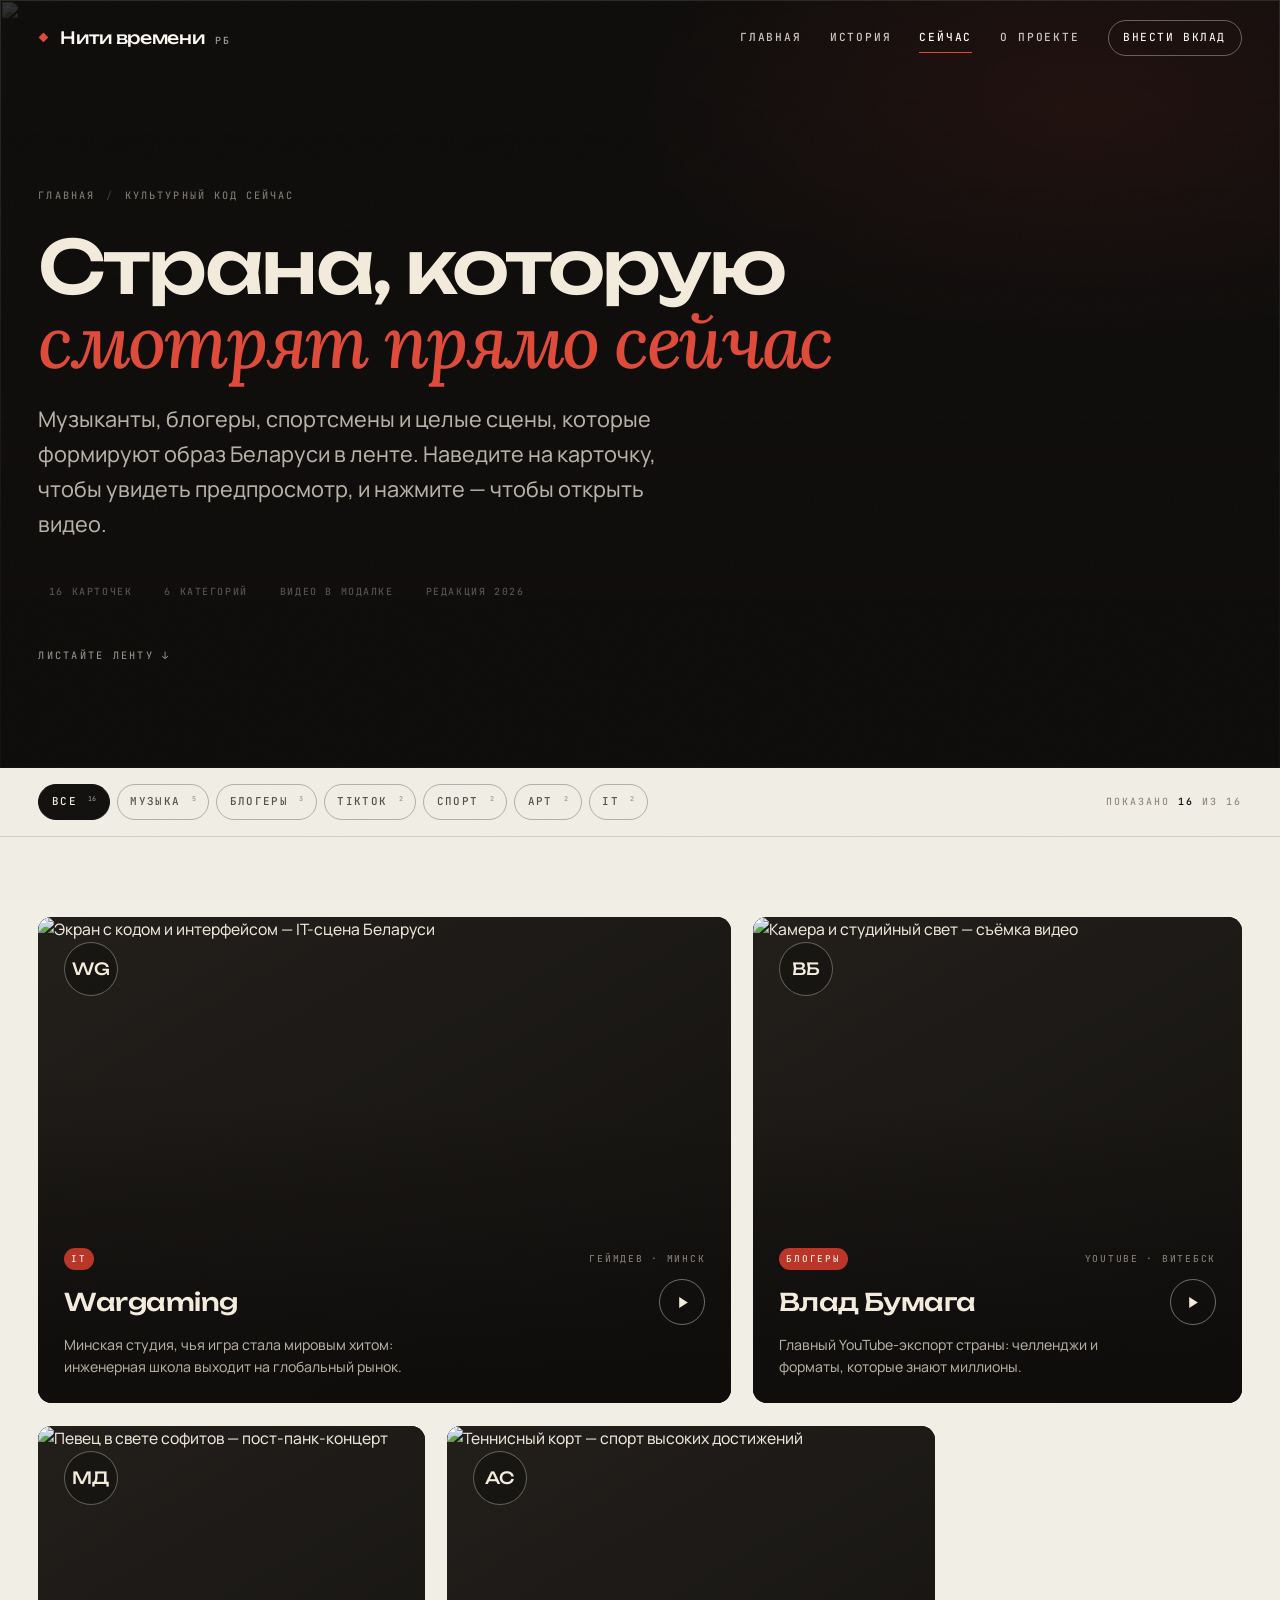
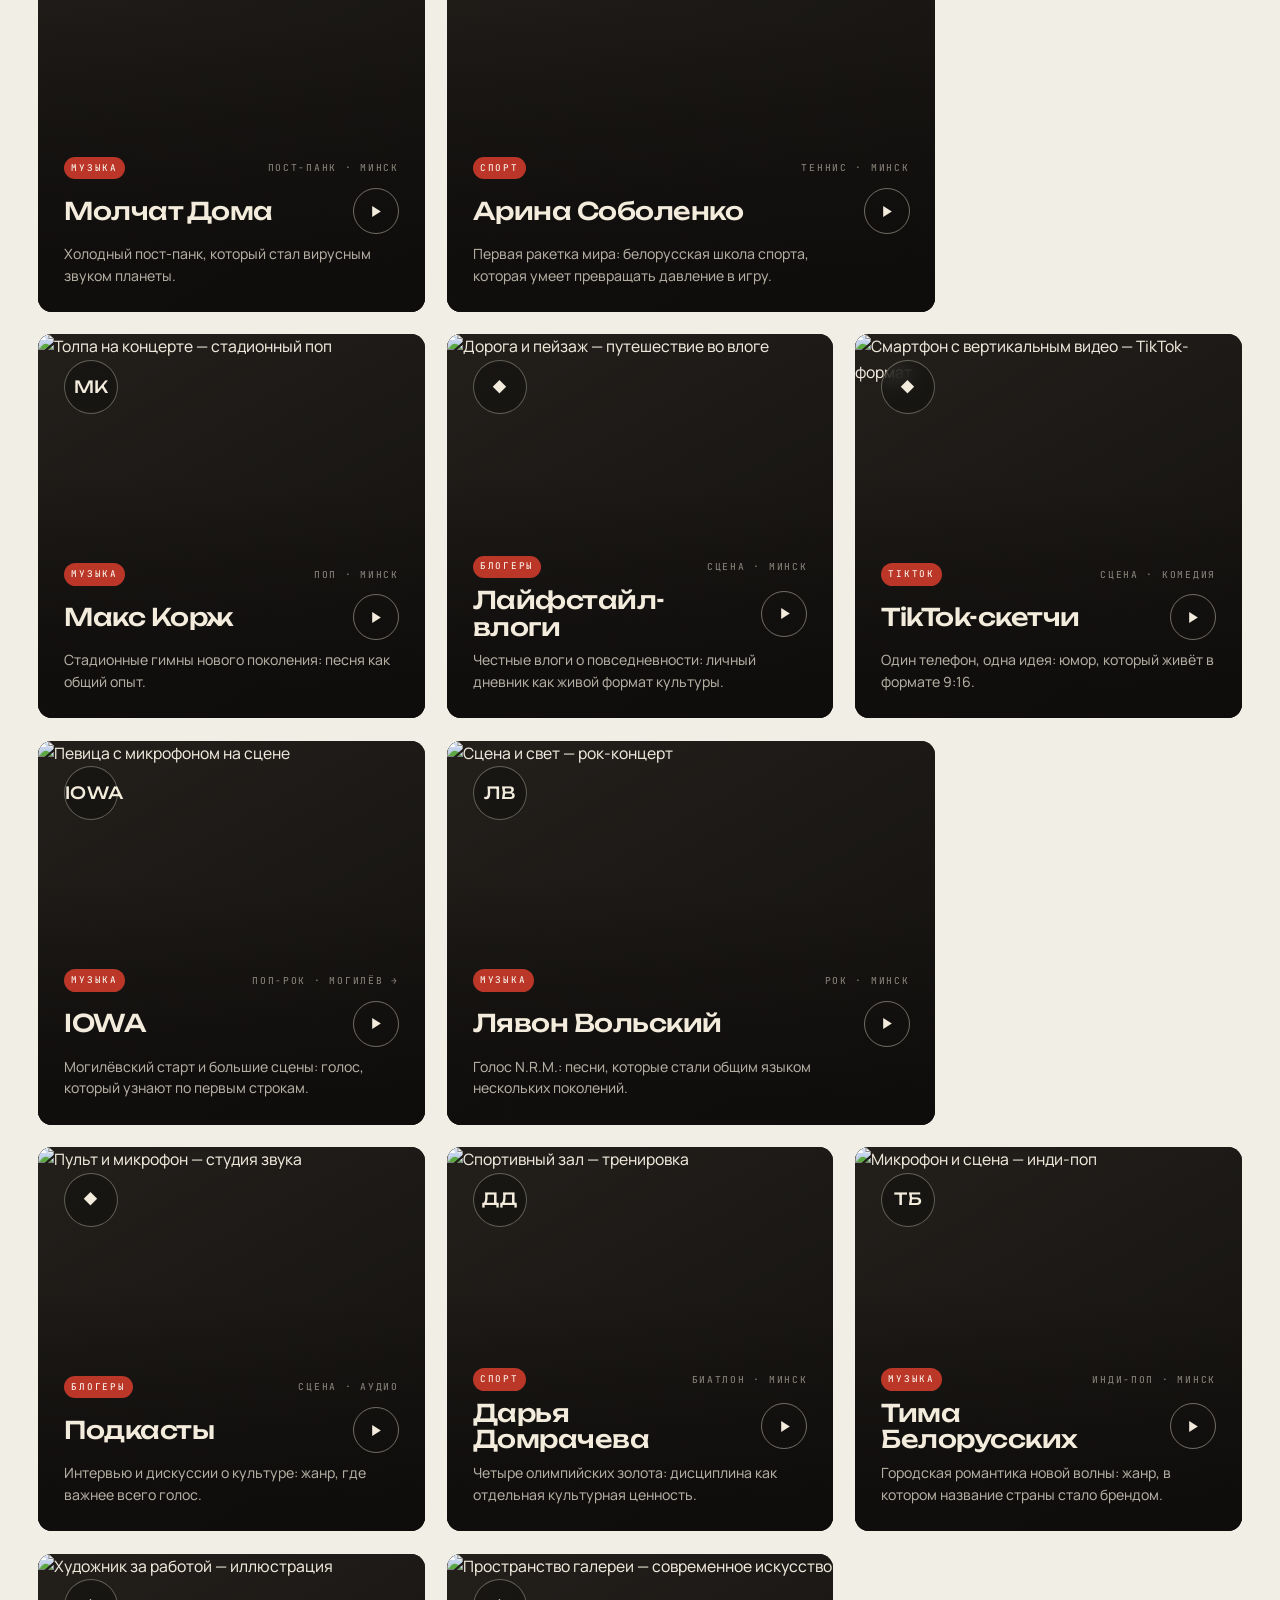
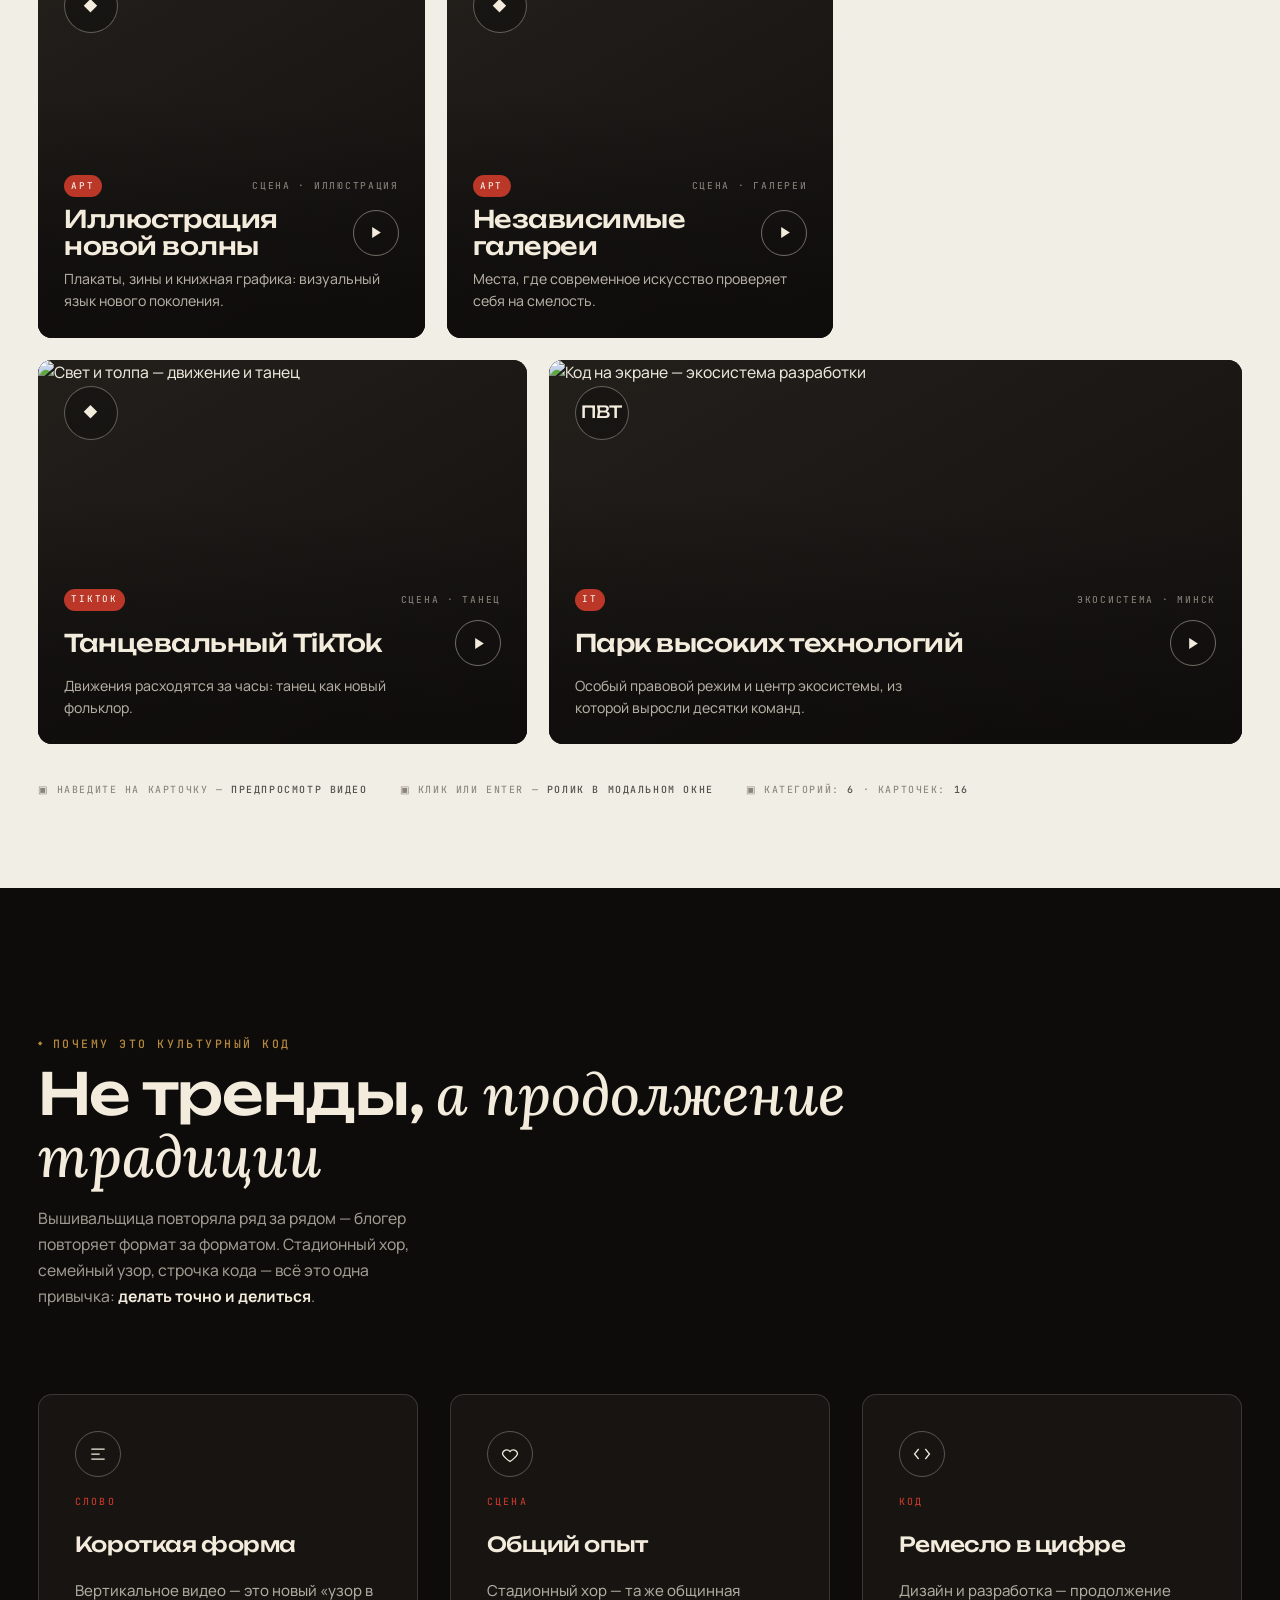
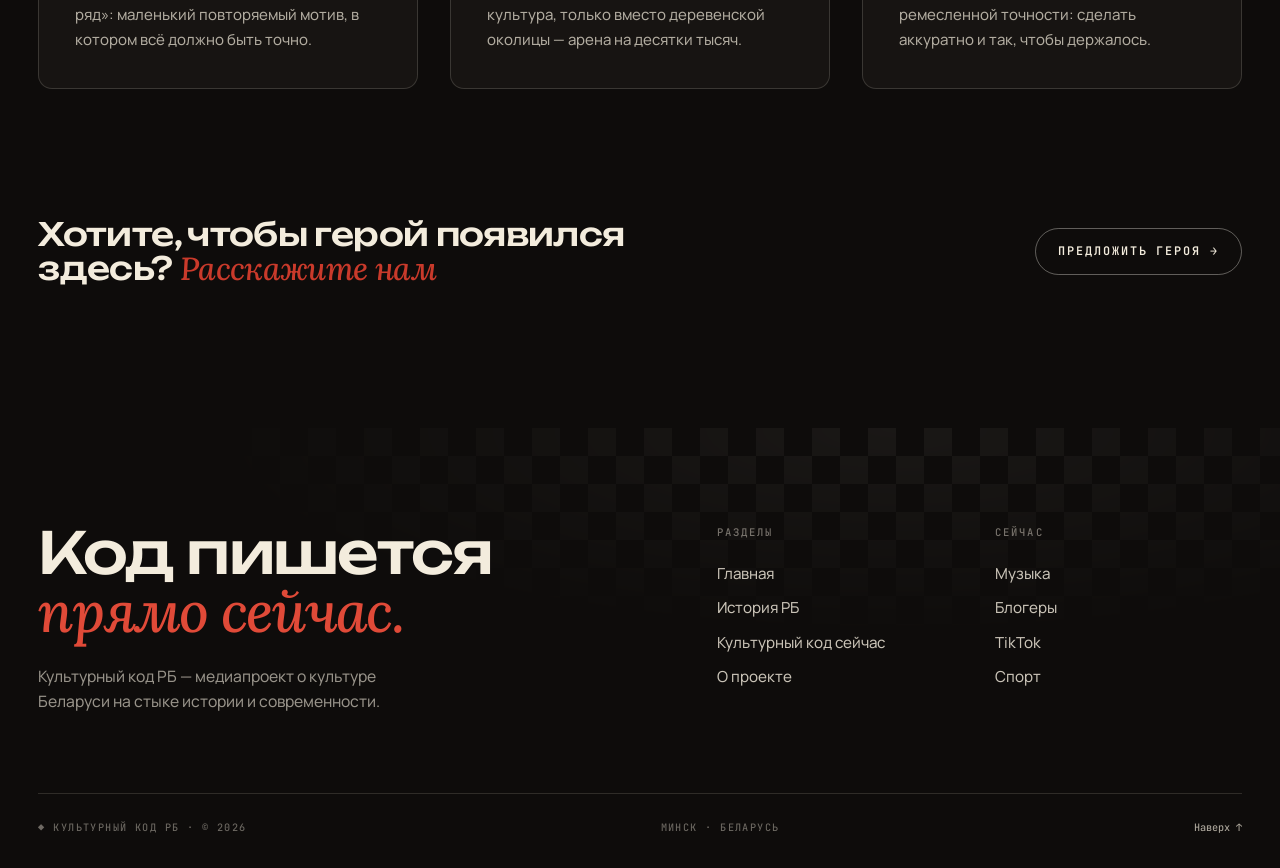
==== now.html @ aa844a61 "First Commit" ====
<!DOCTYPE html>
<html lang="ru">
<head>
  <meta charset="UTF-8">
  <meta name="viewport" content="width=device-width, initial-scale=1.0, viewport-fit=cover">
  <title>Культурный код сейчас — блогеры, музыканты, инфлюенсеры · Культурный код РБ</title>
  <meta name="description" content="Современная Беларусь: блогеры, тиктокеры, музыканты, спортсмены и арт-сцена. Bento-сетка с фильтрами по категориям, предпросмотром видео и модальным плеером.">
  <meta name="theme-color" content="#12100e">
  <link rel="icon" href="data:image/svg+xml,%3Csvg xmlns='http://www.w3.org/2000/svg' viewBox='0 0 32 32'%3E%3Crect width='32' height='32' fill='%2312100e'/%3E%3Cpath d='M16 6l10 10-10 10L6 16z' fill='%23c93a2b'/%3E%3C/svg%3E">
  <link rel="preconnect" href="https://fonts.googleapis.com">
  <link rel="preconnect" href="https://fonts.gstatic.com" crossorigin>
  <link href="https://fonts.googleapis.com/css2?family=Unbounded:wght@300;400;500;600;700&amp;family=Lora:ital,wght@0,400;0,500;0,600;1,400;1,500&amp;family=Manrope:wght@300;400;500;600;700;800&amp;family=JetBrains+Mono:wght@400;500&amp;display=swap" rel="stylesheet">
  <link rel="stylesheet" href="css/style.css">
  <noscript>
    <style>
      .preloader { display: none !important; }
      [data-reveal] { opacity: 1 !important; transform: none !important; }
      .hero__title .line > span { transform: none !important; }
    </style>
  </noscript>
</head>
<body>

  <div class="preloader" aria-hidden="true">
    <div class="preloader__inner">
      <div class="preloader__title"><i>◆</i>Культурный код сейчас</div>
      <div class="preloader__bar"><i></i></div>
    </div>
  </div>

  <div class="progress" aria-hidden="true"><i></i></div>
  <a class="skip-link" href="#main">Перейти к содержанию</a>

  <header class="header" data-style="light">
    <div class="header__inner">
      <a class="header__brand" href="index.html">
        <span class="brand-die">◆</span> Нити времени <small>РБ</small>
      </a>
      <nav class="header__nav" aria-label="Основная навигация">
        <a class="header__link" href="index.html">Главная</a>
        <a class="header__link" href="history.html">История</a>
        <a class="header__link is-active" href="now.html" aria-current="page">Сейчас</a>
        <a class="header__link" href="index.html#about">О проекте</a>
        <a class="header__cta" href="index.html#contribute">Внести вклад</a>
      </nav>
      <button class="header__burger" type="button" aria-label="Открыть меню" aria-expanded="false" aria-controls="menu">
        <span></span><span></span>
      </button>
    </div>
  </header>

  <div class="menu" id="menu" aria-hidden="true">
    <nav class="menu__nav" aria-label="Мобильная навигация">
      <a class="menu__link" href="index.html"><i>01</i>Главная</a>
      <a class="menu__link" href="history.html"><i>02</i>История</a>
      <a class="menu__link" href="now.html"><i>03</i>Сейчас</a>
      <a class="menu__link" href="index.html#about"><i>04</i>О проекте</a>
      <a class="menu__link" href="index.html#threads"><i>05</i>Семь нитей</a>
      <a class="menu__link" href="index.html#contribute"><i>06</i>Вклад</a>
    </nav>
    <div class="menu__foot">
      <span>Культурный код РБ</span>
      <span>Минск · Беларусь</span>
    </div>
  </div>

  <main id="main">

    <!-- PAGE HERO -->
    <section class="page-hero">
      <div class="page-hero__bg">
        <img src="https://images.unsplash.com/photo-1493225457124-a3eb161ffa5f?w=1600&amp;q=70&amp;fit=crop" alt="" aria-hidden="true">
      </div>
      <div class="container page-hero__inner">
        <nav class="page-hero__crumbs" aria-label="Хлебные крошки">
          <a href="index.html">Главная</a><span class="sep">/</span><span>Культурный код сейчас</span>
        </nav>
        <h1>Страна, которую <em>смотрят прямо сейчас</em></h1>
        <p class="page-hero__lead">Музыканты, блогеры, спортсмены и целые сцены, которые формируют образ Беларуси в ленте. Наведите на карточку, чтобы увидеть предпросмотр, и нажмите — чтобы открыть видео.</p>
        <div class="page-hero__meta">
          <span class="tag">16 карточек</span>
          <span class="tag">6 категорий</span>
          <span class="tag">видео в модалке</span>
          <span class="tag">редакция 2026</span>
        </div>
        <a class="page-hero__scroll" href="#now-bento">Листайте ленту <span class="bounce">↓</span></a>
      </div>
    </section>

    <!-- TOOLBAR -->
    <div class="now-toolbar" id="now-bento">
      <div class="container now-toolbar__inner">
        <div class="filters" role="group" aria-label="Фильтр по категориям">
          <button class="filter is-active" type="button" data-filter="all" aria-pressed="true">Все <sup>16</sup></button>
          <button class="filter" type="button" data-filter="music" aria-pressed="false">Музыка <sup>5</sup></button>
          <button class="filter" type="button" data-filter="bloggers" aria-pressed="false">Блогеры <sup>3</sup></button>
          <button class="filter" type="button" data-filter="tiktok" aria-pressed="false">TikTok <sup>2</sup></button>
          <button class="filter" type="button" data-filter="sport" aria-pressed="false">Спорт <sup>2</sup></button>
          <button class="filter" type="button" data-filter="art" aria-pressed="false">Арт <sup>2</sup></button>
          <button class="filter" type="button" data-filter="it" aria-pressed="false">IT <sup>2</sup></button>
        </div>
        <div class="now-counter">Показано <b class="js-visible-count">16</b> из 16</div>
      </div>
    </div>

    <!-- BENTO -->
    <section class="section section--tight" style="padding-top:clamp(1.4rem,3vw,2.2rem);" aria-label="Карточки героев и сцен">
      <div class="container">
        <div class="bento" id="bento">

          <!-- 01 · WARGAMING -->
          <article class="bento__item" role="button" tabindex="0" data-category="it" data-span="7" data-size="wide"
            data-video="https://videos.pexels.com/video-files/3163534/3163534-hd_1920_1080_30fps.mp4"
            data-preview="https://videos.pexels.com/video-files/3163534/3163534-hd_1920_1080_30fps.mp4"
            data-cat-label="IT · Геймдев"
            data-desc="Студия, основанная в Минске в 1998 году. Мировой успех World of Tanks (2010) показал: из Минска можно сделать продукт для десятков миллионов игроков — и это стало частью культурного экспорта."
            data-fact="Основана в Минске в 1998 · World of Tanks — 2010"
            aria-label="Wargaming — открыть видео">
            <span class="bento__media"><img src="https://images.unsplash.com/photo-1498050108023-c5249f4df085?w=1200&amp;q=70&amp;fit=crop" alt="Экран с кодом и интерфейсом — IT-сцена Беларуси" loading="lazy"></span>
            <span class="bento__initials" aria-hidden="true">WG</span>
            <span class="bento__content">
              <span class="bento__meta"><span class="bento__cat">IT</span><span class="bento__follow">геймдев · Минск</span></span>
              <h3>Wargaming <span class="play" aria-hidden="true"><svg viewBox="0 0 12 12" fill="currentColor"><path d="M2 1l8 5-8 5z"/></svg></span></h3>
              <p>Минская студия, чья игра стала мировым хитом: инженерная школа выходит на глобальный рынок.</p>
            </span>
          </article>

          <!-- 02 · ВЛАД БУМАГА -->
          <article class="bento__item" role="button" tabindex="0" data-category="bloggers" data-span="5" data-size="tall"
            data-video="https://videos.pexels.com/video-files/3209828/3209828-hd_1920_1080_25fps.mp4"
            data-preview="https://videos.pexels.com/video-files/3209828/3209828-hd_1920_1080_25fps.mp4"
            data-cat-label="Блогеры · YouTube"
            data-desc="Владислав Бумага, известный как Влад А4, — самый популярный белорусский видеоблогер: челленджи, эксперименты и форматы, которые собрали десятки миллионов подписчиков и сделали его одним из самых известных видеоблогеров СНГ."
            data-fact="Один из самых популярных видеоблогеров СНГ"
            aria-label="Влад Бумага — открыть видео">
            <span class="bento__media"><img src="https://images.unsplash.com/photo-1516035069371-29a1b244cc32?w=900&amp;q=70&amp;fit=crop" alt="Камера и студийный свет — съёмка видео" loading="lazy"></span>
            <span class="bento__initials" aria-hidden="true">ВБ</span>
            <span class="bento__content">
              <span class="bento__meta"><span class="bento__cat">Блогеры</span><span class="bento__follow">YouTube · Витебск</span></span>
              <h3>Влад Бумага <span class="play" aria-hidden="true"><svg viewBox="0 0 12 12" fill="currentColor"><path d="M2 1l8 5-8 5z"/></svg></span></h3>
              <p>Главный YouTube-экспорт страны: челленджи и форматы, которые знают миллионы.</p>
            </span>
          </article>

          <!-- 03 · МОЛЧАТ ДОМА -->
          <article class="bento__item" role="button" tabindex="0" data-category="music" data-span="4"
            data-video="https://videos.pexels.com/video-files/4763824/4763824-hd_1920_1080_24fps.mp4"
            data-preview="https://videos.pexels.com/video-files/4763824/4763824-hd_1920_1080_24fps.mp4"
            data-cat-label="Музыка · Пост-панк"
            data-desc="Минское трио холодного пост-панка. Песня «Судно (Борис Рижий)» стала вирусной в TikTok в 2020 году, а альбомы вышли на культовом лейбле Sacred Bones — редкий случай, когда андеграунд из Минска становится мировым трендом."
            data-fact="«Судно» — вирусный хит TikTok 2020"
            aria-label="Молчат Дома — открыть видео">
            <span class="bento__media"><img src="https://images.unsplash.com/photo-1493225457124-a3eb161ffa5f?w=900&amp;q=70&amp;fit=crop" alt="Певец в свете софитов — пост-панк-концерт" loading="lazy"></span>
            <span class="bento__initials" aria-hidden="true">МД</span>
            <span class="bento__content">
              <span class="bento__meta"><span class="bento__cat">Музыка</span><span class="bento__follow">пост-панк · Минск</span></span>
              <h3>Молчат Дома <span class="play" aria-hidden="true"><svg viewBox="0 0 12 12" fill="currentColor"><path d="M2 1l8 5-8 5z"/></svg></span></h3>
              <p>Холодный пост-панк, который стал вирусным звуком планеты.</p>
            </span>
          </article>

          <!-- 04 · АРИНА СОБОЛЕНКО -->
          <article class="bento__item" role="button" tabindex="0" data-category="sport" data-span="5" data-size="tall"
            data-video="https://videos.pexels.com/video-files/1580455/1580455-hd_1920_1080_30fps.mp4"
            data-preview="https://videos.pexels.com/video-files/1580455/1580455-hd_1920_1080_30fps.mp4"
            data-cat-label="Спорт · Теннис"
            data-desc="Арина Соболенко — первая ракетка мира и многократная победительница турниров Большого шлема. Её матчи — лучший пример того, как спорт становится частью национального культурного кода."
            data-fact="Первая ракетка мира · титулы Большого шлема"
            aria-label="Арина Соболенко — открыть видео">
            <span class="bento__media"><img src="https://images.unsplash.com/photo-1622279457486-62dcc4a431d6?w=900&amp;q=70&amp;fit=crop" alt="Теннисный корт — спорт высоких достижений" loading="lazy"></span>
            <span class="bento__initials" aria-hidden="true">АС</span>
            <span class="bento__content">
              <span class="bento__meta"><span class="bento__cat">Спорт</span><span class="bento__follow">теннис · Минск</span></span>
              <h3>Арина Соболенко <span class="play" aria-hidden="true"><svg viewBox="0 0 12 12" fill="currentColor"><path d="M2 1l8 5-8 5z"/></svg></span></h3>
              <p>Первая ракетка мира: белорусская школа спорта, которая умеет превращать давление в игру.</p>
            </span>
          </article>

          <!-- 05 · МАКС КОРЖ -->
          <article class="bento__item" role="button" tabindex="0" data-category="music" data-span="3"
            data-video="https://videos.pexels.com/video-files/2022395/2022395-hd_1920_1080_30fps.mp4"
            data-preview="https://videos.pexels.com/video-files/2022395/2022395-hd_1920_1080_30fps.mp4"
            data-cat-label="Музыка · Поп"
            data-desc="Макс Корж превратил стадионы в главные площадки страны. Его концерты — не просто шоу, а массовый опыт, где белорусская мелодика встречается с современным стадионным попом."
            data-fact="Стадионные туры и главные хиты последнего десятилетия"
            aria-label="Макс Корж — открыть видео">
            <span class="bento__media"><img src="https://images.unsplash.com/photo-1470229722913-7c0e2dbbafd3?w=800&amp;q=70&amp;fit=crop" alt="Толпа на концерте — стадионный поп" loading="lazy"></span>
            <span class="bento__initials" aria-hidden="true">МК</span>
            <span class="bento__content">
              <span class="bento__meta"><span class="bento__cat">Музыка</span><span class="bento__follow">поп · Минск</span></span>
              <h3>Макс Корж <span class="play" aria-hidden="true"><svg viewBox="0 0 12 12" fill="currentColor"><path d="M2 1l8 5-8 5z"/></svg></span></h3>
              <p>Стадионные гимны нового поколения: песня как общий опыт.</p>
            </span>
          </article>

          <!-- 06 · ЛАЙФСТАЙЛ-ВЛОГИ -->
          <article class="bento__item" role="button" tabindex="0" data-category="bloggers" data-span="4"
            data-video="https://videos.pexels.com/video-files/3205624/3205624-hd_1920_1080_25fps.mp4"
            data-preview="https://videos.pexels.com/video-files/3205624/3205624-hd_1920_1080_25fps.mp4"
            data-cat-label="Блогеры · Сцена"
            data-desc="Формат честных влогов о повседневности: учёба, работа, город, путешествия. Белорусская молодёжь снимает себя без пафоса — и это один из самых живых жанров новой культуры."
            data-fact="Жанр, а не имя: сцена важнее списка"
            aria-label="Лайфстайл-влоги — открыть видео">
            <span class="bento__media"><img src="https://images.unsplash.com/photo-1500530855697-b586d89ba3ee?w=800&amp;q=70&amp;fit=crop" alt="Дорога и пейзаж — путешествие во влоге" loading="lazy"></span>
            <span class="bento__initials" aria-hidden="true">◆</span>
            <span class="bento__content">
              <span class="bento__meta"><span class="bento__cat">Блогеры</span><span class="bento__follow">сцена · Минск</span></span>
              <h3>Лайфстайл-влоги <span class="play" aria-hidden="true"><svg viewBox="0 0 12 12" fill="currentColor"><path d="M2 1l8 5-8 5z"/></svg></span></h3>
              <p>Честные влоги о повседневности: личный дневник как живой формат культуры.</p>
            </span>
          </article>

          <!-- 07 · TIKTOK-СКЕТЧИ -->
          <article class="bento__item" role="button" tabindex="0" data-category="tiktok" data-span="4"
            data-video="https://videos.pexels.com/video-files/3209828/3209828-hd_1920_1080_25fps.mp4"
            data-preview="https://videos.pexels.com/video-files/3209828/3209828-hd_1920_1080_25fps.mp4"
            data-cat-label="TikTok · Комедия"
            data-desc="Короткие скетчи, которые рождаются в вертикальном формате: один телефон, одна идея и монтаж на ходу. Белорусский юмор всё чаще живёт именно здесь — и расходится по стране за часы."
            data-fact="Вертикальный формат 9:16"
            aria-label="TikTok-скетчи — открыть видео">
            <span class="bento__media"><img src="https://images.unsplash.com/photo-1611162617474-5b21e879e113?w=800&amp;q=70&amp;fit=crop" alt="Смартфон с вертикальным видео — TikTok-формат" loading="lazy"></span>
            <span class="bento__initials" aria-hidden="true">◆</span>
            <span class="bento__content">
              <span class="bento__meta"><span class="bento__cat">TikTok</span><span class="bento__follow">сцена · комедия</span></span>
              <h3>TikTok-скетчи <span class="play" aria-hidden="true"><svg viewBox="0 0 12 12" fill="currentColor"><path d="M2 1l8 5-8 5z"/></svg></span></h3>
              <p>Один телефон, одна идея: юмор, который живёт в формате 9:16.</p>
            </span>
          </article>

          <!-- 08 · IOWA -->
          <article class="bento__item" role="button" tabindex="0" data-category="music" data-span="4"
            data-video="https://videos.pexels.com/video-files/1721294/1721294-hd_1920_1080_25fps.mp4"
            data-preview="https://videos.pexels.com/video-files/1721294/1721294-hd_1920_1080_25fps.mp4"
            data-cat-label="Музыка · Поп-рок"
            data-desc="IOWA — проект Екатерины Иванчиковой, которая родом из Могилёва. От локальных клубов до больших фестивалей: один из самых узнаваемых голосов белорусской сцены последних пятнадцати лет."
            data-fact="Могилёв → большие фестивальные сцены"
            aria-label="IOWA — открыть видео">
            <span class="bento__media"><img src="https://images.unsplash.com/photo-1499364615650-ec38552f4f34?w=900&amp;q=70&amp;fit=crop" alt="Певица с микрофоном на сцене" loading="lazy"></span>
            <span class="bento__initials" aria-hidden="true">IOWA</span>
            <span class="bento__content">
              <span class="bento__meta"><span class="bento__cat">Музыка</span><span class="bento__follow">поп-рок · Могилёв →</span></span>
              <h3>IOWA <span class="play" aria-hidden="true"><svg viewBox="0 0 12 12" fill="currentColor"><path d="M2 1l8 5-8 5z"/></svg></span></h3>
              <p>Могилёвский старт и большие сцены: голос, который узнают по первым строкам.</p>
            </span>
          </article>

          <!-- 09 · ЛЯВОН ВОЛЬСКИЙ -->
          <article class="bento__item" role="button" tabindex="0" data-category="music" data-span="5"
            data-video="https://videos.pexels.com/video-files/853889/853889-hd_1920_1080_25fps.mp4"
            data-preview="https://videos.pexels.com/video-files/853889/853889-hd_1920_1080_25fps.mp4"
            data-cat-label="Музыка · Рок"
            data-desc="Лявон Вольский — фронтмен N.R.M. и одна из главных фигур белорусского рока. «Тры чарапахі» и «Маё пакаленьне» знают наизусть несколько поколений — редкий случай песни, ставшей общим языком."
            data-fact="Фронтмен N.R.M."
            aria-label="Лявон Вольский — открыть видео">
            <span class="bento__media"><img src="https://images.unsplash.com/photo-1459749411175-04bf5292ceea?w=900&amp;q=70&amp;fit=crop" alt="Сцена и свет — рок-концерт" loading="lazy"></span>
            <span class="bento__initials" aria-hidden="true">ЛВ</span>
            <span class="bento__content">
              <span class="bento__meta"><span class="bento__cat">Музыка</span><span class="bento__follow">рок · Минск</span></span>
              <h3>Лявон Вольский <span class="play" aria-hidden="true"><svg viewBox="0 0 12 12" fill="currentColor"><path d="M2 1l8 5-8 5z"/></svg></span></h3>
              <p>Голос N.R.M.: песни, которые стали общим языком нескольких поколений.</p>
            </span>
          </article>

          <!-- 10 · ПОДКАСТЫ -->
          <article class="bento__item" role="button" tabindex="0" data-category="bloggers" data-span="3"
            data-video="https://videos.pexels.com/video-files/2887463/2887463-hd_1920_1080_25fps.mp4"
            data-preview="https://videos.pexels.com/video-files/2887463/2887463-hd_1920_1080_25fps.mp4"
            data-cat-label="Блогеры · Сцена"
            data-desc="Разговорный жанр, который возвращает голосу доверие: интервью, истории и дискуссии о культуре. Подкасты — тихая, но важная часть современной белорусской медиасцены."
            data-fact="Голос, тишина, разговор"
            aria-label="Подкасты — открыть видео">
            <span class="bento__media"><img src="https://images.unsplash.com/photo-1508700115892-45ecd05ae2ad?w=800&amp;q=70&amp;fit=crop" alt="Пульт и микрофон — студия звука" loading="lazy"></span>
            <span class="bento__initials" aria-hidden="true">◆</span>
            <span class="bento__content">
              <span class="bento__meta"><span class="bento__cat">Блогеры</span><span class="bento__follow">сцена · аудио</span></span>
              <h3>Подкасты <span class="play" aria-hidden="true"><svg viewBox="0 0 12 12" fill="currentColor"><path d="M2 1l8 5-8 5z"/></svg></span></h3>
              <p>Интервью и дискуссии о культуре: жанр, где важнее всего голос.</p>
            </span>
          </article>

          <!-- 11 · ДАРЬЯ ДОМРАЧЕВА -->
          <article class="bento__item" role="button" tabindex="0" data-category="sport" data-span="4"
            data-video="https://videos.pexels.com/video-files/1721294/1721294-hd_1920_1080_25fps.mp4"
            data-preview="https://videos.pexels.com/video-files/1721294/1721294-hd_1920_1080_25fps.mp4"
            data-cat-label="Спорт · Биатлон"
            data-desc="Дарья Домрачева — четырёхкратная олимпийская чемпионка по биатлону. Один из самых сильных спортивных брендов Беларуси и пример дисциплины как культурной черты."
            data-fact="4 олимпийских золота"
            aria-label="Дарья Домрачева — открыть видео">
            <span class="bento__media"><img src="https://images.unsplash.com/photo-1517649763962-0c623066013b?w=900&amp;q=70&amp;fit=crop" alt="Спортивный зал — тренировка" loading="lazy"></span>
            <span class="bento__initials" aria-hidden="true">ДД</span>
            <span class="bento__content">
              <span class="bento__meta"><span class="bento__cat">Спорт</span><span class="bento__follow">биатлон · Минск</span></span>
              <h3>Дарья Домрачева <span class="play" aria-hidden="true"><svg viewBox="0 0 12 12" fill="currentColor"><path d="M2 1l8 5-8 5z"/></svg></span></h3>
              <p>Четыре олимпийских золота: дисциплина как отдельная культурная ценность.</p>
            </span>
          </article>

          <!-- 12 · ТИМА БЕЛОРУССКИХ -->
          <article class="bento__item" role="button" tabindex="0" data-category="music" data-span="4"
            data-video="https://videos.pexels.com/video-files/1580455/1580455-hd_1920_1080_30fps.mp4"
            data-preview="https://videos.pexels.com/video-files/1580455/1580455-hd_1920_1080_30fps.mp4"
            data-cat-label="Музыка · Инди-поп"
            data-desc="Тима Белорусских — герой новой волны белорусского инди-попа: «Мокрый асфальт» и «Незабудка» сделали городскую романтику главным жанром молодёжи — а имя стало частью самого понятия «белорусское»."
            data-fact="Новая волна белорусского инди-попа"
            aria-label="Тима Белорусских — открыть видео">
            <span class="bento__media"><img src="https://images.unsplash.com/photo-1511671782779-c97d3d27a1d4?w=900&amp;q=70&amp;fit=crop" alt="Микрофон и сцена — инди-поп" loading="lazy"></span>
            <span class="bento__initials" aria-hidden="true">ТБ</span>
            <span class="bento__content">
              <span class="bento__meta"><span class="bento__cat">Музыка</span><span class="bento__follow">инди-поп · Минск</span></span>
              <h3>Тима Белорусских <span class="play" aria-hidden="true"><svg viewBox="0 0 12 12" fill="currentColor"><path d="M2 1l8 5-8 5z"/></svg></span></h3>
              <p>Городская романтика новой волны: жанр, в котором название страны стало брендом.</p>
            </span>
          </article>

          <!-- 13 · ИЛЛЮСТРАЦИЯ -->
          <article class="bento__item" role="button" tabindex="0" data-category="art" data-span="4"
            data-video="https://videos.pexels.com/video-files/2887463/2887463-hd_1920_1080_25fps.mp4"
            data-preview="https://videos.pexels.com/video-files/2887463/2887463-hd_1920_1080_25fps.mp4"
            data-cat-label="Арт · Сцена"
            data-desc="Белорусская иллюстрация переживает подъём: цифровой арт, плакаты, зины и книжная графика. Новое поколение художников говорит о городе и памяти современным визуальным языком."
            data-fact="Цифровой арт · плакат · зины"
            aria-label="Иллюстрация новой волны — открыть видео">
            <span class="bento__media"><img src="https://images.unsplash.com/photo-1513364776144-60967b0f800f?w=900&amp;q=70&amp;fit=crop" alt="Художник за работой — иллюстрация" loading="lazy"></span>
            <span class="bento__initials" aria-hidden="true">◆</span>
            <span class="bento__content">
              <span class="bento__meta"><span class="bento__cat">Арт</span><span class="bento__follow">сцена · иллюстрация</span></span>
              <h3>Иллюстрация новой волны <span class="play" aria-hidden="true"><svg viewBox="0 0 12 12" fill="currentColor"><path d="M2 1l8 5-8 5z"/></svg></span></h3>
              <p>Плакаты, зины и книжная графика: визуальный язык нового поколения.</p>
            </span>
          </article>

          <!-- 14 · ГАЛЕРЕИ -->
          <article class="bento__item" role="button" tabindex="0" data-category="art" data-span="4"
            data-video="https://videos.pexels.com/video-files/4763824/4763824-hd_1920_1080_24fps.mp4"
            data-preview="https://videos.pexels.com/video-files/4763824/4763824-hd_1920_1080_24fps.mp4"
            data-cat-label="Арт · Сцена"
            data-desc="Небольшие пространства и инициативы, где показывают современное искусство: перформанс, инсталляция, фотография. Именно здесь культура проверяет себя на смелость."
            data-fact="Перформанс · инсталляция · фотография"
            aria-label="Независимые галереи — открыть видео">
            <span class="bento__media"><img src="https://images.unsplash.com/photo-1561214115-f2f134cc4912?w=900&amp;q=70&amp;fit=crop" alt="Пространство галереи — современное искусство" loading="lazy"></span>
            <span class="bento__initials" aria-hidden="true">◆</span>
            <span class="bento__content">
              <span class="bento__meta"><span class="bento__cat">Арт</span><span class="bento__follow">сцена · галереи</span></span>
              <h3>Независимые галереи <span class="play" aria-hidden="true"><svg viewBox="0 0 12 12" fill="currentColor"><path d="M2 1l8 5-8 5z"/></svg></span></h3>
              <p>Места, где современное искусство проверяет себя на смелость.</p>
            </span>
          </article>

          <!-- 15 · ТАНЦЕВАЛЬНЫЙ TIKTOK -->
          <article class="bento__item" role="button" tabindex="0" data-category="tiktok" data-span="5"
            data-video="https://videos.pexels.com/video-files/2022395/2022395-hd_1920_1080_30fps.mp4"
            data-preview="https://videos.pexels.com/video-files/2022395/2022395-hd_1920_1080_30fps.mp4"
            data-cat-label="TikTok · Танец"
            data-desc="Танцевальные челленджи — новый фольклор: движения расходятся по стране за часы, а городские площадки и квартиры становятся сценой. Формат, в котором культура снова становится коллективной."
            data-fact="Хореография как общий язык"
            aria-label="Танцевальный TikTok — открыть видео">
            <span class="bento__media"><img src="https://images.unsplash.com/photo-1514525253161-7a46d19cd819?w=900&amp;q=70&amp;fit=crop" alt="Свет и толпа — движение и танец" loading="lazy"></span>
            <span class="bento__initials" aria-hidden="true">◆</span>
            <span class="bento__content">
              <span class="bento__meta"><span class="bento__cat">TikTok</span><span class="bento__follow">сцена · танец</span></span>
              <h3>Танцевальный TikTok <span class="play" aria-hidden="true"><svg viewBox="0 0 12 12" fill="currentColor"><path d="M2 1l8 5-8 5z"/></svg></span></h3>
              <p>Движения расходятся за часы: танец как новый фольклор.</p>
            </span>
          </article>

          <!-- 16 · ПВТ -->
          <article class="bento__item" role="button" tabindex="0" data-category="it" data-span="7" data-size="wide"
            data-video="https://videos.pexels.com/video-files/3163534/3163534-hd_1920_1080_30fps.mp4"
            data-preview="https://videos.pexels.com/video-files/3163534/3163534-hd_1920_1080_30fps.mp4"
            data-cat-label="IT · Экосистема"
            data-desc="Парк высоких технологий, основанный в 2005 году: особый правовой режим и центр IT-экосистемы, из которой вышли десятки продуктовых команд и студий."
            data-fact="Основан в 2005 году"
            aria-label="Парк высоких технологий — открыть видео">
            <span class="bento__media"><img src="https://images.unsplash.com/photo-1555066931-4365d14bab8c?w=1200&amp;q=70&amp;fit=crop" alt="Код на экране — экосистема разработки" loading="lazy"></span>
            <span class="bento__initials" aria-hidden="true">ПВТ</span>
            <span class="bento__content">
              <span class="bento__meta"><span class="bento__cat">IT</span><span class="bento__follow">экосистема · Минск</span></span>
              <h3>Парк высоких технологий <span class="play" aria-hidden="true"><svg viewBox="0 0 12 12" fill="currentColor"><path d="M2 1l8 5-8 5z"/></svg></span></h3>
              <p>Особый правовой режим и центр экосистемы, из которой выросли десятки команд.</p>
            </span>
          </article>
        </div>

        <div class="bento-empty">В этой категории пока никого нет — но нить только пишется. Загляните позже или предложите героя сами.</div>

        <div class="now-note">
          <span>▣ Наведите на карточку — <b>предпросмотр видео</b></span>
          <span>▣ Клик или Enter — <b>ролик в модальном окне</b></span>
          <span>▣ Категорий: <b>6</b> · карточек: <b>16</b></span>
        </div>
      </div>
    </section>

    <!-- WHY -->
    <section class="section section--dark">
      <div class="container">
        <div class="section-head">
          <div>
            <span class="eyebrow" data-reveal>Почему это культурный код</span>
            <h2 data-reveal>Не тренды, <span class="serif-em">а продолжение традиции</span></h2>
          </div>
          <p class="section-head__aside" data-reveal>Вышивальщица повторяла ряд за рядом — блогер повторяет формат за форматом. Стадионный хор, семейный узор, строчка кода — всё это одна привычка: <strong>делать точно и делиться</strong>.</p>
        </div>
        <div class="future-grid stagger">
          <article class="future-card" style="background:var(--night-2);border-color:rgba(243,236,221,.16);color:var(--cream);">
            <div class="future-card__icon" style="border-color:rgba(243,236,221,.3);">
              <svg width="20" height="20" viewBox="0 0 24 24" fill="none" stroke="currentColor" stroke-width="1.5"><path d="M4 6h16M4 12h10M4 18h16"/></svg>
            </div>
            <span class="future-card__kicker">Слово</span>
            <h4>Короткая форма</h4>
            <p style="color:rgba(243,236,221,.7);">Вертикальное видео — это новый «узор в ряд»: маленький повторяемый мотив, в котором всё должно быть точно.</p>
          </article>
          <article class="future-card" style="background:var(--night-2);border-color:rgba(243,236,221,.16);color:var(--cream);">
            <div class="future-card__icon" style="border-color:rgba(243,236,221,.3);">
              <svg width="20" height="20" viewBox="0 0 24 24" fill="none" stroke="currentColor" stroke-width="1.5"><path d="M12 21s-7-4.6-9-9a5 5 0 019-3 5 5 0 019 3c-2 4.4-9 9-9 9z"/></svg>
            </div>
            <span class="future-card__kicker">Сцена</span>
            <h4>Общий опыт</h4>
            <p style="color:rgba(243,236,221,.7);">Стадионный хор — та же общинная культура, только вместо деревенской околицы — арена на десятки тысяч.</p>
          </article>
          <article class="future-card" style="background:var(--night-2);border-color:rgba(243,236,221,.16);color:var(--cream);">
            <div class="future-card__icon" style="border-color:rgba(243,236,221,.3);">
              <svg width="20" height="20" viewBox="0 0 24 24" fill="none" stroke="currentColor" stroke-width="1.5"><path d="M8 6l-5 6 5 6M16 6l5 6-5 6"/></svg>
            </div>
            <span class="future-card__kicker">Код</span>
            <h4>Ремесло в цифре</h4>
            <p style="color:rgba(243,236,221,.7);">Дизайн и разработка — продолжение ремесленной точности: сделать аккуратно и так, чтобы держалось.</p>
          </article>
        </div>

        <div class="next-cta" style="border-top-color:rgba(243,236,221,.14);margin-top:clamp(2.4rem,5vw,4rem);">
          <h3 style="color:var(--cream);">Хотите, чтобы герой появился здесь? <em>Расскажите нам</em></h3>
          <a class="btn btn--ghost" href="mailto:hello@culture-code.by">Предложить героя <span class="btn__arrow">→</span></a>
        </div>
      </div>
    </section>
  </main>

  <!-- MODAL -->
  <div class="modal" id="videoModal" role="dialog" aria-modal="true" aria-labelledby="modalTitle" aria-hidden="true">
    <div class="modal__scrim" data-close></div>
    <div class="modal__dialog">
      <div class="modal__video">
        <video controls playsinline preload="none" aria-label="Видео героя"></video>
        <div class="video-fallback">Видеофрагмент скоро появится</div>
        <div class="modal__nav">
          <button class="modal__arrow" type="button" data-prev aria-label="Предыдущая карточка">
            <svg width="16" height="16" viewBox="0 0 24 24" fill="none" stroke="currentColor" stroke-width="1.8"><path d="M15 5l-7 7 7 7"/></svg>
          </button>
          <button class="modal__arrow" type="button" data-next aria-label="Следующая карточка">
            <svg width="16" height="16" viewBox="0 0 24 24" fill="none" stroke="currentColor" stroke-width="1.8"><path d="M9 5l7 7-7 7"/></svg>
          </button>
        </div>
      </div>
      <div class="modal__info">
        <span class="modal__cat js-modal-cat"></span>
        <h3 class="modal__title" id="modalTitle"><span class="js-modal-title"></span></h3>
        <p class="modal__desc js-modal-desc"></p>
        <div class="modal__fact">
          <span>Коротко о главном</span>
          <b class="js-modal-fact"></b>
        </div>
      </div>
      <button class="modal__close" type="button" data-close aria-label="Закрыть модальное окно">
        <svg width="16" height="16" viewBox="0 0 24 24" fill="none" stroke="currentColor" stroke-width="1.8"><path d="M18 6L6 18M6 6l12 12"/></svg>
      </button>
    </div>
  </div>

  <footer class="footer">
    <div class="footer__ornament" aria-hidden="true"></div>
    <div class="container footer__inner">
      <div class="footer__top">
        <div>
          <h2 class="footer__title">Код пишется <em>прямо сейчас.</em></h2>
          <p style="color:rgba(243,236,221,.6);max-width:40ch;">Культурный код РБ — медиапроект о культуре Беларуси на стыке истории и современности.</p>
        </div>
        <div class="footer__cols">
          <div class="footer__col">
            <h4>Разделы</h4>
            <a href="index.html">Главная</a>
            <a href="history.html">История РБ</a>
            <a href="now.html">Культурный код сейчас</a>
            <a href="index.html#about">О проекте</a>
          </div>
          <div class="footer__col">
            <h4>Сейчас</h4>
            <a href="now.html?cat=music">Музыка</a>
            <a href="now.html?cat=bloggers">Блогеры</a>
            <a href="now.html?cat=tiktok">TikTok</a>
            <a href="now.html?cat=sport">Спорт</a>
          </div>
        </div>
      </div>
      <div class="footer__meta">
        <span>◆ Культурный код РБ · © <span class="js-year">2026</span></span>
        <span>Минск · Беларусь</span>
        <button type="button" class="footer__to-top js-to-top">Наверх ↑</button>
      </div>
    </div>
  </footer>

  <button type="button" class="to-top" aria-label="Наверх">
    <svg width="16" height="16" viewBox="0 0 24 24" fill="none" stroke="currentColor" stroke-width="1.6" aria-hidden="true"><path d="M12 19V5M6 11l6-6 6 6"/></svg>
  </button>

  <script src="js/main.js" defer></script>
</body>
</html>
---- css/style.css ----
/* =============================================================
   КУЛЬТУРНЫЙ КОД РБ — общая дизайн-система
   Editorial / Awwwards-стиль: бумага, чернила, красный акцент
   -------------------------------------------------------------
   1. Tokens          5. Header / nav
   2. Reset / base    6. Buttons / tags / misc
   3. Typography      7. Reveal-анимации
   4. Layout helpers  8. Footer
   ============================================================= */

/* ---------- 1. TOKENS ---------- */
:root {
  /* Цвета */
  --paper: #f1eee6;
  --paper-2: #e9e5da;
  --paper-3: #e2ddd0;
  --ink: #12100e;
  --ink-2: #1d1a16;
  --ink-soft: #55504a;
  --ink-faint: #8a847b;
  --line: rgba(18, 16, 14, 0.14);
  --line-strong: rgba(18, 16, 14, 0.28);
  --red: #c93a2b;
  --red-deep: #a32c20;
  --red-bright: #e04a38;
  --gold: #b68a3e;
  --moss: #5c6b52;
  --mist: #a9c0c4;
  --night: #0e0c0b;
  --night-2: #171412;
  --white: #fbf8f1;
  --cream: #f3ecdd;

  /* Шрифты */
  --font-display: "Unbounded", "Arial Black", system-ui, sans-serif;
  --font-serif: "Lora", Georgia, "Times New Roman", serif;
  --font-body: "Manrope", "Helvetica Neue", Arial, sans-serif;
  --font-mono: "JetBrains Mono", "SF Mono", ui-monospace, monospace;

  /* Типографическая шкала (fluid) */
  --fs-hero: clamp(3.2rem, 11.5vw, 10.5rem);
  --fs-h1: clamp(2.4rem, 6vw, 4.6rem);
  --fs-h2: clamp(2rem, 4.6vw, 3.6rem);
  --fs-h3: clamp(1.3rem, 2.2vw, 1.8rem);
  --fs-lead: clamp(1.05rem, 1.7vw, 1.35rem);
  --fs-body: clamp(0.98rem, 1.15vw, 1.08rem);
  --fs-small: 0.82rem;
  --fs-micro: 0.72rem;

  /* Ритм */
  /* Проценты, а не 100vw: 100vw включает полосу прокрутки и даёт горизонтальный скролл */
  --container: min(1240px, calc(100% - clamp(2rem, 6vw, 7rem)));
  --gutter: clamp(1.1rem, 3vw, 2.4rem);
  --section-y: clamp(4.5rem, 11vw, 9.5rem);
  --radius: 2px;
  --radius-lg: 14px;
  --radius-xl: 22px;

  /* Движение */
  --ease-out: cubic-bezier(0.22, 1, 0.36, 1);
  --ease-in-out: cubic-bezier(0.76, 0, 0.24, 1);
  --dur-fast: 0.25s;
  --dur-med: 0.55s;
  --dur-slow: 1.1s;

  /* Прочее */
  --header-h: 76px;
  --shadow-card: 0 24px 60px -28px rgba(18, 16, 14, 0.45);
  --noise: url("data:image/svg+xml,%3Csvg xmlns='http://www.w3.org/2000/svg' width='180' height='180'%3E%3Cfilter id='n'%3E%3CfeTurbulence type='fractalNoise' baseFrequency='0.85' numOctaves='2' stitchTiles='stitch'/%3E%3CfeColorMatrix type='saturate' values='0'/%3E%3C/filter%3E%3Crect width='180' height='180' filter='url(%23n)' opacity='0.05'/%3E%3C/svg%3E");
}

/* ---------- 2. RESET / BASE ---------- */
*,
*::before,
*::after { box-sizing: border-box; }

html {
  scroll-behavior: smooth;
  -webkit-text-size-adjust: 100%;
  /* clip обрезает стартовые transform reveal-блоков и не ломает position: sticky */
  overflow-x: clip;
}

@media (prefers-reduced-motion: reduce) {
  html { scroll-behavior: auto; }
  *,
  *::before,
  *::after {
    animation-duration: 0.01ms !important;
    animation-iteration-count: 1 !important;
    transition-duration: 0.01ms !important;
  }
}

body {
  margin: 0;
  background: var(--paper);
  color: var(--ink);
  font-family: var(--font-body);
  font-size: var(--fs-body);
  line-height: 1.6;
  font-weight: 450;
  text-rendering: optimizeLegibility;
  -webkit-font-smoothing: antialiased;
  overflow-x: hidden;
}

body::before {
  content: "";
  position: fixed;
  inset: 0;
  background-image: var(--noise);
  pointer-events: none;
  z-index: 90;
  opacity: 0.55;
}

body.is-locked { overflow: hidden; }

img,
video { display: block; max-width: 100%; }

a {
  color: inherit;
  text-decoration: none;
  transition: color var(--dur-fast) ease, opacity var(--dur-fast) ease;
}

button {
  font: inherit;
  color: inherit;
  background: none;
  border: 0;
  cursor: pointer;
  padding: 0;
}

ul, ol { margin: 0; padding: 0; list-style: none; }
p { margin: 0 0 1em; }
h1, h2, h3, h4 { margin: 0; font-weight: 600; }
figure { margin: 0; }
::selection { background: var(--red); color: var(--white); }

:focus-visible {
  outline: 2px solid var(--red);
  outline-offset: 3px;
}

.skip-link {
  position: fixed;
  top: -100px;
  left: 16px;
  z-index: 300;
  background: var(--ink);
  color: var(--white);
  padding: 0.7em 1.2em;
  border-radius: 4px;
  transition: top var(--dur-fast) ease;
}
.skip-link:focus { top: 14px; }

/* ---------- 3. TYPOGRAPHY ---------- */
.display {
  font-family: var(--font-display);
  font-weight: 520;
  line-height: 0.96;
  letter-spacing: -0.035em;
}

h1, h2, h3 { font-family: var(--font-display); font-weight: 500; letter-spacing: -0.02em; line-height: 1.08; }

.serif-em {
  font-family: var(--font-serif);
  font-style: italic;
  font-weight: 500;
  letter-spacing: 0;
}

.eyebrow {
  display: inline-flex;
  align-items: center;
  gap: 0.7em;
  font-family: var(--font-mono);
  font-size: var(--fs-micro);
  font-weight: 500;
  letter-spacing: 0.22em;
  text-transform: uppercase;
  color: var(--red);
}
.eyebrow::before {
  content: "◆";
  font-size: 0.62em;
  transform: translateY(-1px);
}

.section-head {
  display: flex;
  flex-wrap: wrap;
  align-items: flex-end;
  justify-content: space-between;
  gap: 1.2rem 3rem;
  margin-bottom: clamp(2.2rem, 5vw, 4rem);
}
.section-head h2 {
  font-size: var(--fs-h2);
  max-width: 18ch;
  margin-top: 0.55rem;
}
.section-head .section-head__aside {
  max-width: 38ch;
  color: var(--ink-soft);
  font-size: var(--fs-body);
  line-height: 1.65;
  padding-bottom: 0.3rem;
}
.section-head .section-head__aside strong { color: var(--ink); }

/* ---------- 4. LAYOUT ---------- */
.container {
  width: var(--container);
  margin-inline: auto;
}

.section {
  position: relative;
  padding-block: var(--section-y);
}
.section--tight { padding-block: clamp(3rem, 7vw, 6rem); }
.section--line { border-top: 1px solid var(--line); }
.section--dark {
  background: var(--night);
  color: var(--cream);
}
.section--dark .eyebrow { color: var(--gold); }
.section--dark .section-head .section-head__aside { color: rgba(243, 236, 221, 0.64); }
.section--dark .section-head .section-head__aside strong { color: var(--cream); }

.grid { display: grid; gap: var(--gutter); }

/* ---------- 5. HEADER ---------- */
.header {
  position: fixed;
  top: 0;
  left: 0;
  right: 0;
  z-index: 120;
  transition: transform 0.5s var(--ease-out), background 0.35s ease, box-shadow 0.35s ease;
}
.header__inner {
  display: flex;
  align-items: center;
  justify-content: space-between;
  gap: 2rem;
  height: var(--header-h);
  width: var(--container);
  margin-inline: auto;
}
.header__brand {
  display: inline-flex;
  align-items: baseline;
  gap: 0.7rem;
  font-family: var(--font-display);
  font-size: 1.06rem;
  letter-spacing: -0.02em;
  color: var(--white);
  white-space: nowrap;
}
.header__brand .brand-die {
  color: var(--red-bright);
  font-size: 0.72em;
  transform: translateY(-2px);
}
.header__brand small {
  font-family: var(--font-mono);
  font-size: 0.62rem;
  letter-spacing: 0.16em;
  text-transform: uppercase;
  opacity: 0.6;
  font-weight: 500;
}

.header__nav {
  display: flex;
  align-items: center;
  gap: clamp(1rem, 2.2vw, 2.1rem);
}
.header__link {
  position: relative;
  font-family: var(--font-mono);
  font-size: 0.7rem;
  font-weight: 500;
  letter-spacing: 0.16em;
  text-transform: uppercase;
  color: rgba(251, 248, 241, 0.78);
  padding-block: 0.4rem;
}
.header__link::after {
  content: "";
  position: absolute;
  left: 0;
  bottom: 0;
  width: 100%;
  height: 1px;
  background: var(--red-bright);
  transform: scaleX(0);
  transform-origin: right;
  transition: transform 0.4s var(--ease-out);
}
.header__link:hover,
.header__link.is-active { color: var(--white); }
.header__link:hover::after,
.header__link.is-active::after {
  transform: scaleX(1);
  transform-origin: left;
}

.header__cta {
  font-family: var(--font-mono);
  font-size: 0.7rem;
  letter-spacing: 0.14em;
  text-transform: uppercase;
  color: var(--white);
  border: 1px solid rgba(251, 248, 241, 0.35);
  padding: 0.72em 1.3em;
  border-radius: 999px;
  transition: background var(--dur-fast) ease, border-color var(--dur-fast) ease, color var(--dur-fast) ease;
  white-space: nowrap;
}
.header__cta:hover {
  background: var(--red);
  border-color: var(--red);
}

/* Светлая шапка после скролла на внутренних страницах */
.header--light { background: rgba(241, 238, 230, 0.86); backdrop-filter: blur(14px); -webkit-backdrop-filter: blur(14px); border-bottom: 1px solid var(--line); }
.header--light .header__brand { color: var(--ink); }
.header--light .header__link { color: var(--ink-soft); }
.header--light .header__link:hover,
.header--light .header__link.is-active { color: var(--ink); }
.header--light .header__cta { color: var(--ink); border-color: var(--line-strong); }
.header--light .header__cta:hover { color: var(--white); }

/* Тёмная шапка после скролла на главной */
.header--solid { background: rgba(14, 12, 11, 0.82); backdrop-filter: blur(14px); -webkit-backdrop-filter: blur(14px); border-bottom: 1px solid rgba(251, 248, 241, 0.08); }
.header--hidden { transform: translateY(-100%); }

/* Бургер */
.header__burger {
  display: none;
  position: relative;
  width: 44px;
  height: 44px;
  z-index: 140;
}
.header__burger span {
  position: absolute;
  left: 10px;
  right: 10px;
  height: 1.5px;
  background: var(--white);
  transition: transform 0.45s var(--ease-out), top 0.45s var(--ease-out), background 0.3s;
}
.header--light .header__burger span { background: var(--ink); }
.header__burger span:nth-child(1) { top: 17px; }
.header__burger span:nth-child(2) { top: 26px; }
body.menu-open .header__burger span { background: var(--cream) !important; }
body.menu-open .header__burger span:nth-child(1) { top: 21px; transform: rotate(45deg); }
body.menu-open .header__burger span:nth-child(2) { top: 21px; transform: rotate(-45deg); }

/* Мобильное меню */
.menu {
  position: fixed;
  inset: 0;
  z-index: 130;
  background: var(--night);
  color: var(--cream);
  display: flex;
  flex-direction: column;
  justify-content: center;
  padding: calc(var(--header-h) + 2rem) clamp(1.4rem, 6vw, 3rem) 2rem;
  opacity: 0;
  visibility: hidden;
  transition: opacity 0.5s var(--ease-out), visibility 0.5s;
}
.menu::after {
  content: "";
  position: absolute;
  inset: 0;
  background-image: var(--noise);
  opacity: 0.6;
  pointer-events: none;
}
body.menu-open .menu { opacity: 1; visibility: visible; }
.menu__nav { display: grid; gap: 0.2rem; }
.menu__link {
  display: flex;
  align-items: baseline;
  gap: 1rem;
  font-family: var(--font-display);
  font-size: clamp(1.9rem, 8vw, 3rem);
  letter-spacing: -0.03em;
  padding-block: 0.42rem;
  border-bottom: 1px solid rgba(243, 236, 221, 0.1);
  transform: translateY(18px);
  opacity: 0;
  transition: transform 0.6s var(--ease-out), opacity 0.6s var(--ease-out);
}
.menu__link i {
  font-family: var(--font-mono);
  font-style: normal;
  font-size: 0.68rem;
  letter-spacing: 0.2em;
  color: var(--gold);
}
body.menu-open .menu__link { transform: none; opacity: 1; }
body.menu-open .menu__link:nth-child(1) { transition-delay: 0.08s; }
body.menu-open .menu__link:nth-child(2) { transition-delay: 0.13s; }
body.menu-open .menu__link:nth-child(3) { transition-delay: 0.18s; }
body.menu-open .menu__link:nth-child(4) { transition-delay: 0.23s; }
body.menu-open .menu__link:nth-child(5) { transition-delay: 0.28s; }
body.menu-open .menu__link:nth-child(6) { transition-delay: 0.33s; }
.menu__foot {
  margin-top: auto;
  display: flex;
  flex-wrap: wrap;
  justify-content: space-between;
  gap: 1rem;
  font-family: var(--font-mono);
  font-size: 0.68rem;
  letter-spacing: 0.18em;
  text-transform: uppercase;
  color: rgba(243, 236, 221, 0.5);
}

/* ---------- 6. BUTTONS / TAGS ---------- */
.btn {
  display: inline-flex;
  align-items: center;
  justify-content: center;
  gap: 0.75em;
  font-family: var(--font-mono);
  font-size: 0.74rem;
  font-weight: 600;
  letter-spacing: 0.16em;
  text-transform: uppercase;
  padding: 1.12em 1.9em;
  border-radius: 999px;
  border: 1px solid transparent;
  transition: background var(--dur-fast) ease, color var(--dur-fast) ease, border-color var(--dur-fast) ease, transform 0.45s var(--ease-out);
  will-change: transform;
}
.btn:hover { transform: translateY(-2px); }
.btn .btn__arrow { transition: transform 0.45s var(--ease-out); }
.btn:hover .btn__arrow { transform: translateX(4px); }

.btn--red { background: var(--red); color: var(--white); }
.btn--red:hover { background: var(--red-bright); }

.btn--ghost {
  color: var(--cream);
  border-color: rgba(251, 248, 241, 0.35);
}
.btn--ghost:hover { border-color: var(--cream); background: rgba(251, 248, 241, 0.08); }

.btn--ink { background: var(--ink); color: var(--cream); }
.btn--ink:hover { background: var(--ink-2); }

.btn--ghost-ink {
  color: var(--ink);
  border-color: var(--line-strong);
}
.btn--ghost-ink:hover { background: var(--ink); color: var(--cream); border-color: var(--ink); }

.tag {
  display: inline-flex;
  align-items: center;
  gap: 0.5em;
  font-family: var(--font-mono);
  font-size: 0.62rem;
  font-weight: 500;
  letter-spacing: 0.16em;
  text-transform: uppercase;
  padding: 0.55em 0.95em;
  border: 1px solid var(--line-strong);
  border-radius: 999px;
  color: var(--ink-soft);
  white-space: nowrap;
}
.tag--dark { border-color: rgba(251, 248, 241, 0.3); color: rgba(251, 248, 241, 0.75); }

.link-more {
  display: inline-flex;
  align-items: center;
  gap: 0.6em;
  font-family: var(--font-mono);
  font-size: 0.72rem;
  font-weight: 600;
  letter-spacing: 0.16em;
  text-transform: uppercase;
  color: var(--red);
}
.link-more .btn__arrow { transition: transform 0.4s var(--ease-out); }
.link-more:hover .btn__arrow { transform: translateX(5px); }

/* ---------- 7. REVEAL ---------- */
[data-reveal] {
  opacity: 0;
  transform: translateY(34px);
  transition: opacity 0.9s var(--ease-out), transform 0.9s var(--ease-out);
  transition-delay: var(--reveal-delay, 0s);
  will-change: opacity, transform;
}
[data-reveal="left"] { transform: translateX(-42px); }
[data-reveal="right"] { transform: translateX(42px); }
[data-reveal="scale"] { transform: scale(0.94); }
[data-reveal].is-in {
  opacity: 1;
  transform: none;
}

/* ---------- 8. FOOTER ---------- */
.footer {
  position: relative;
  background: var(--night);
  color: var(--cream);
  padding: clamp(3.5rem, 8vw, 6rem) 0 2rem;
  overflow: hidden;
}
.footer__ornament {
  position: absolute;
  inset: 0;
  opacity: 0.05;
  pointer-events: none;
  background-image:
    linear-gradient(45deg, var(--cream) 25%, transparent 25%, transparent 75%, var(--cream) 75%),
    linear-gradient(45deg, var(--cream) 25%, transparent 25%, transparent 75%, var(--cream) 75%);
  background-size: 56px 56px;
  background-position: 0 0, 28px 28px;
  mask-image: radial-gradient(ellipse 80% 70% at 70% 0%, black, transparent 70%);
  -webkit-mask-image: radial-gradient(ellipse 80% 70% at 70% 0%, black, transparent 70%);
}
.footer__inner { position: relative; }
.footer__top {
  display: grid;
  grid-template-columns: minmax(0, 1.2fr) minmax(0, 1fr);
  gap: 3rem;
  padding-bottom: clamp(2.5rem, 5vw, 4rem);
  border-bottom: 1px solid rgba(243, 236, 221, 0.14);
}
.footer__title {
  font-family: var(--font-display);
  font-size: clamp(2rem, 4.6vw, 3.6rem);
  line-height: 1.02;
  letter-spacing: -0.03em;
  margin-bottom: 1.4rem;
}
.footer__title em {
  font-family: var(--font-serif);
  font-weight: 500;
  color: var(--red-bright);
}
.footer__cols {
  display: grid;
  grid-template-columns: repeat(2, minmax(0, 1fr));
  gap: 2rem;
  align-content: start;
}
.footer__col h4 {
  font-family: var(--font-mono);
  font-size: 0.66rem;
  font-weight: 500;
  letter-spacing: 0.2em;
  text-transform: uppercase;
  color: rgba(243, 236, 221, 0.45);
  margin-bottom: 1rem;
}
.footer__col a {
  display: block;
  padding-block: 0.32rem;
  color: rgba(243, 236, 221, 0.82);
  font-size: 0.95rem;
}
.footer__col a:hover { color: var(--red-bright); }
.footer__meta {
  display: flex;
  flex-wrap: wrap;
  align-items: center;
  justify-content: space-between;
  gap: 1rem;
  padding-top: 1.6rem;
  font-family: var(--font-mono);
  font-size: 0.64rem;
  letter-spacing: 0.14em;
  text-transform: uppercase;
  color: rgba(243, 236, 221, 0.42);
}
.footer__meta a:hover { color: var(--red-bright); }
.footer__to-top {
  display: inline-flex;
  align-items: center;
  gap: 0.6em;
  color: rgba(243, 236, 221, 0.7);
}
.footer__to-top:hover { color: var(--cream); }

/* =============================================================
   ГЛАВНАЯ: HERO С ВИДЕО
   ============================================================= */
.hero {
  position: relative;
  min-height: 100svh;
  display: flex;
  flex-direction: column;
  justify-content: flex-end;
  color: var(--cream);
  overflow: hidden;
  background: var(--night);
  isolation: isolate;
}
.hero__media,
.hero__media video {
  position: absolute;
  inset: 0;
  width: 100%;
  height: 100%;
}
.hero__media video {
  object-fit: cover;
  object-position: center 30%;
  transform: scale(1.02);
  filter: saturate(0.92) contrast(1.04);
  will-change: transform;
}
.hero__media { overflow: hidden; overflow: clip; }
.hero__media::after {
  content: "";
  position: absolute;
  inset: 0;
  background:
    linear-gradient(180deg, rgba(14, 12, 11, 0.72) 0%, rgba(14, 12, 11, 0.18) 34%, rgba(14, 12, 11, 0.06) 52%, rgba(14, 12, 11, 0.62) 78%, rgba(14, 12, 11, 0.94) 100%),
    linear-gradient(90deg, rgba(14, 12, 11, 0.55) 0%, rgba(14, 12, 11, 0.1) 45%, rgba(14, 12, 11, 0) 70%);
}
.hero__media::before {
  content: "";
  position: absolute;
  inset: 0;
  z-index: 1;
  background: radial-gradient(ellipse 90% 60% at 50% 110%, rgba(201, 58, 43, 0.32), transparent 62%);
  mix-blend-mode: screen;
  pointer-events: none;
}
/* Постер, если видео не загрузилось */
.hero.no-video .hero__media {
  background:
    radial-gradient(ellipse 70% 55% at 30% 40%, rgba(201, 58, 43, 0.32), transparent 60%),
    radial-gradient(ellipse 60% 50% at 80% 70%, rgba(182, 138, 62, 0.22), transparent 60%),
    linear-gradient(160deg, #17130f 0%, #0d0b0a 70%);
}

.hero__inner {
  position: relative;
  z-index: 2;
  width: var(--container);
  margin-inline: auto;
  padding-top: calc(var(--header-h) + clamp(4rem, 10vh, 8rem));
  padding-bottom: clamp(2.2rem, 4.5vh, 3.4rem);
  flex: 1;
  display: grid;
  align-content: end;
  gap: clamp(1.6rem, 3.4vh, 2.6rem);
}

.hero__topline {
  display: flex;
  flex-wrap: wrap;
  align-items: center;
  gap: 0.8rem 1.4rem;
  font-family: var(--font-mono);
  font-size: 0.66rem;
  letter-spacing: 0.24em;
  text-transform: uppercase;
  color: rgba(243, 236, 221, 0.66);
}
.hero__topline .dot-live {
  width: 7px;
  height: 7px;
  border-radius: 50%;
  background: var(--red-bright);
  box-shadow: 0 0 0 0 rgba(224, 74, 56, 0.55);
  animation: pulse 2.4s infinite;
}
@keyframes pulse {
  0% { box-shadow: 0 0 0 0 rgba(224, 74, 56, 0.55); }
  70% { box-shadow: 0 0 0 9px rgba(224, 74, 56, 0); }
  100% { box-shadow: 0 0 0 0 rgba(224, 74, 56, 0); }
}
.hero__topline .sep { opacity: 0.4; }

.hero__title {
  font-family: var(--font-display);
  font-size: var(--fs-hero);
  font-weight: 500;
  line-height: 0.94;
  letter-spacing: -0.045em;
  margin: 0;
  max-width: 12ch;
}
.hero__title .line { display: block; overflow: hidden; }
.hero__title .line > span {
  display: inline-block;
  transform: translateY(110%);
  transition: transform 1.15s var(--ease-out);
  transition-delay: var(--line-delay, 0s);
  will-change: transform;
}
body.is-loaded .hero__title .line > span { transform: none; }
.hero__title em {
  font-family: var(--font-serif);
  font-weight: 500;
  font-style: italic;
  color: var(--red-bright);
  letter-spacing: -0.02em;
}

.hero__bottom {
  display: grid;
  grid-template-columns: minmax(0, 1.05fr) auto;
  align-items: end;
  gap: 1.6rem 3rem;
}
.hero__lead {
  max-width: 46ch;
  font-size: var(--fs-lead);
  line-height: 1.6;
  color: rgba(243, 236, 221, 0.82);
  margin: 0;
}
.hero__actions {
  display: flex;
  flex-wrap: wrap;
  align-items: center;
  gap: 0.8rem;
}

.hero__scroll {
  position: absolute;
  right: clamp(1.2rem, 3vw, 2.6rem);
  bottom: clamp(1.2rem, 2.6vw, 2rem);
  z-index: 3;
  display: inline-flex;
  flex-direction: column;
  align-items: center;
  gap: 0.7rem;
  font-family: var(--font-mono);
  font-size: 0.6rem;
  letter-spacing: 0.26em;
  text-transform: uppercase;
  color: rgba(243, 236, 221, 0.55);
  writing-mode: vertical-rl;
}
.hero__scroll::after {
  content: "";
  width: 1px;
  height: 54px;
  background: linear-gradient(var(--red-bright), transparent);
  animation: scrollHint 2.2s var(--ease-in-out) infinite;
}
@keyframes scrollHint {
  0% { transform: scaleY(0); transform-origin: top; }
  45% { transform: scaleY(1); transform-origin: top; }
  55% { transform: scaleY(1); transform-origin: bottom; }
  100% { transform: scaleY(0); transform-origin: bottom; }
}

/* Медиа-панель управления видео */
.hero__video-toggle {
  position: absolute;
  left: clamp(1.2rem, 3vw, 2.6rem);
  bottom: clamp(1.2rem, 2.6vw, 2rem);
  z-index: 3;
  display: inline-flex;
  align-items: center;
  gap: 0.65em;
  font-family: var(--font-mono);
  font-size: 0.6rem;
  letter-spacing: 0.2em;
  text-transform: uppercase;
  color: rgba(243, 236, 221, 0.62);
  border: 1px solid rgba(243, 236, 221, 0.22);
  border-radius: 999px;
  padding: 0.65em 1.1em;
  transition: color var(--dur-fast), border-color var(--dur-fast), background var(--dur-fast);
}
.hero__video-toggle:hover { color: var(--cream); border-color: rgba(243, 236, 221, 0.5); background: rgba(243, 236, 221, 0.06); }
.hero__video-toggle .ic { display: inline-flex; }
.hero__video-toggle .ic svg { width: 12px; height: 12px; }

/* Бегущая строка под hero */
.ticker {
  position: relative;
  z-index: 4;
  background: var(--red);
  color: var(--white);
  overflow: hidden;
  padding-block: 0.78rem;
  border-top: 1px solid rgba(251, 248, 241, 0.16);
}
.ticker__track {
  display: flex;
  gap: 0;
  width: max-content;
  animation: ticker 36s linear infinite;
}
.ticker:hover .ticker__track { animation-play-state: paused; }
.ticker__item {
  display: inline-flex;
  align-items: center;
  gap: 1.4rem;
  padding-inline: 1.4rem;
  font-family: var(--font-mono);
  font-size: 0.68rem;
  font-weight: 500;
  letter-spacing: 0.2em;
  text-transform: uppercase;
  white-space: nowrap;
}
.ticker__item::after { content: "◆"; font-size: 0.55em; opacity: 0.65; }
@keyframes ticker {
  to { transform: translateX(-50%); }
}

/* =============================================================
   ГЛАВНАЯ: НИТИ / КАРТОЧКИ РАЗДЕЛОВ
   ============================================================= */
.threads {
  display: grid;
  grid-template-columns: repeat(12, 1fr);
  gap: 1px;
  background: var(--line);
  border-block: 1px solid var(--line);
}
.thread {
  position: relative;
  grid-column: span 4;
  background: var(--paper);
  padding: clamp(1.6rem, 2.6vw, 2.5rem) clamp(1.3rem, 2.4vw, 2.2rem) clamp(1.5rem, 2.4vw, 2rem);
  min-height: clamp(230px, 26vw, 330px);
  display: flex;
  flex-direction: column;
  justify-content: space-between;
  gap: 1.6rem;
  overflow: hidden;
  transition: background 0.5s var(--ease-out), color 0.5s var(--ease-out);
}
.thread:nth-child(-n + 3) { border-bottom: 1px solid var(--line); }
.thread__num {
  font-family: var(--font-mono);
  font-size: 0.66rem;
  letter-spacing: 0.22em;
  color: var(--ink-faint);
  display: flex;
  align-items: center;
  justify-content: space-between;
}
.thread__num .thread__arrow {
  display: grid;
  place-items: center;
  width: 40px;
  height: 40px;
  border: 1px solid var(--line-strong);
  border-radius: 50%;
  transition: transform 0.55s var(--ease-out), background 0.4s, border-color 0.4s, color 0.4s;
}
.thread__body h3 {
  font-size: clamp(1.35rem, 2.1vw, 1.75rem);
  margin-bottom: 0.5rem;
  letter-spacing: -0.02em;
}
.thread__body p {
  margin: 0;
  color: var(--ink-soft);
  font-size: 0.95rem;
  max-width: 30ch;
  transition: color 0.4s;
}
.thread__badge {
  position: absolute;
  top: clamp(1.2rem, 2.2vw, 1.8rem);
  right: clamp(1.2rem, 2.2vw, 1.8rem);
  font-family: var(--font-mono);
  font-size: 0.56rem;
  letter-spacing: 0.18em;
  text-transform: uppercase;
  color: var(--white);
  background: var(--red);
  padding: 0.42em 0.8em;
  border-radius: 999px;
}
.thread::before {
  content: "";
  position: absolute;
  inset: 0;
  background: var(--ink);
  transform: translateY(101%);
  transition: transform 0.55s var(--ease-in-out);
  z-index: 0;
}
.thread > * { position: relative; z-index: 1; }
.thread:hover::before,
.thread:focus-within::before { transform: none; }
.thread:hover .thread__body p,
.thread:focus-within .thread__body p { color: rgba(243, 236, 221, 0.66); }
.thread:hover .thread__num,
.thread:focus-within .thread__num { color: rgba(243, 236, 221, 0.55); }
.thread:hover h3,
.thread:focus-within h3 { color: var(--cream); }
.thread:hover .thread__arrow,
.thread:focus-within .thread__arrow {
  border-color: var(--red-bright);
  color: var(--red-bright);
  transform: rotate(-45deg);
}
.thread--wide { grid-column: span 6; }

/* =============================================================
   ГЛАВНАЯ: О ПРОЕКТЕ
   ============================================================= */
.about {
  display: grid;
  grid-template-columns: minmax(0, 5fr) minmax(0, 7fr);
  gap: clamp(2rem, 5vw, 5rem);
  align-items: start;
}
.about__sticky { position: sticky; top: calc(var(--header-h) + 2rem); }
.about__lead {
  font-family: var(--font-serif);
  font-size: clamp(1.35rem, 2.2vw, 1.8rem);
  line-height: 1.42;
  font-weight: 480;
  color: var(--ink);
  margin-top: 1.4rem;
  max-width: 24ch;
}
.about__lead em { color: var(--red); }
.about__cards {
  display: grid;
  grid-template-columns: repeat(3, minmax(0, 1fr));
  gap: 1px;
  background: var(--line);
  border: 1px solid var(--line);
}
.about-card {
  background: var(--paper);
  padding: clamp(1.5rem, 2.4vw, 2rem);
  display: flex;
  flex-direction: column;
  gap: 1rem;
  min-height: 260px;
  transition: background 0.4s ease;
}
.about-card:hover { background: var(--paper-2); }
.about-card__step {
  font-family: var(--font-mono);
  font-size: 0.62rem;
  letter-spacing: 0.2em;
  color: var(--ink-faint);
}
.about-card h4 {
  font-family: var(--font-display);
  font-size: 1.12rem;
  font-weight: 500;
  letter-spacing: -0.01em;
  line-height: 1.25;
}
.about-card h4 small {
  display: block;
  margin-top: 0.3rem;
  font-family: var(--font-mono);
  font-size: 0.6rem;
  font-weight: 500;
  letter-spacing: 0.2em;
  text-transform: uppercase;
  color: var(--red);
}
.about-card p {
  margin: 0;
  color: var(--ink-soft);
  font-size: 0.94rem;
  line-height: 1.62;
}

/* =============================================================
   ГЛАВНАЯ: ПРЕВЬЮ РАЗДЕЛОВ (ИСТОРИЯ / СЕЙЧАС)
   ============================================================= */
.preview {
  display: grid;
  grid-template-columns: repeat(2, minmax(0, 1fr));
  gap: clamp(1.2rem, 2.6vw, 2rem);
}
.preview-card {
  position: relative;
  border-radius: var(--radius-lg);
  overflow: hidden;
  min-height: clamp(420px, 52vw, 560px);
  display: flex;
  align-items: flex-end;
  color: var(--cream);
  background: var(--ink);
  isolation: isolate;
}
.preview-card__media {
  position: absolute;
  inset: 0;
  z-index: -2;
  transition: transform 1.1s var(--ease-out);
}
.preview-card__media img {
  width: 100%;
  height: 100%;
  object-fit: cover;
  filter: saturate(0.86) brightness(0.86);
}
.preview-card:hover .preview-card__media { transform: scale(1.055); }
.preview-card::after {
  content: "";
  position: absolute;
  inset: 0;
  z-index: -1;
  background: linear-gradient(185deg, rgba(14, 12, 11, 0.05) 30%, rgba(14, 12, 11, 0.82) 82%, rgba(14, 12, 11, 0.94) 100%);
}
.preview-card__content {
  position: relative;
  width: 100%;
  padding: clamp(1.5rem, 3vw, 2.6rem);
  display: grid;
  gap: 1.1rem;
}
.preview-card__kicker {
  display: flex;
  align-items: center;
  gap: 0.8rem;
  font-family: var(--font-mono);
  font-size: 0.64rem;
  letter-spacing: 0.22em;
  text-transform: uppercase;
  color: rgba(243, 236, 221, 0.72);
}
.preview-card__kicker::before {
  content: "";
  width: 26px;
  height: 1px;
  background: var(--red-bright);
}
.preview-card h3 {
  font-size: clamp(1.9rem, 3.4vw, 2.9rem);
  line-height: 1.02;
  letter-spacing: -0.03em;
}
.preview-card h3 em {
  font-family: var(--font-serif);
  font-weight: 500;
  color: var(--gold);
}
.preview-card p {
  margin: 0;
  max-width: 40ch;
  color: rgba(243, 236, 221, 0.72);
  font-size: 0.95rem;
}
.preview-card__foot {
  display: flex;
  align-items: center;
  justify-content: space-between;
  gap: 1rem;
  margin-top: 0.4rem;
}
.preview-card__count {
  font-family: var(--font-mono);
  font-size: 0.64rem;
  letter-spacing: 0.18em;
  text-transform: uppercase;
  color: rgba(243, 236, 221, 0.55);
}
.preview-card__go {
  display: grid;
  place-items: center;
  width: 56px;
  height: 56px;
  border-radius: 50%;
  border: 1px solid rgba(243, 236, 221, 0.4);
  transition: background 0.4s ease, border-color 0.4s ease, transform 0.55s var(--ease-out);
}
.preview-card:hover .preview-card__go {
  background: var(--red);
  border-color: var(--red);
  transform: rotate(-45deg);
}
.preview-card__go svg { width: 18px; height: 18px; }
/* Плашка «новый раздел» */
.preview-card__new {
  position: absolute;
  top: 1.2rem;
  right: 1.2rem;
  font-family: var(--font-mono);
  font-size: 0.56rem;
  letter-spacing: 0.18em;
  text-transform: uppercase;
  background: rgba(14, 12, 11, 0.55);
  border: 1px solid rgba(243, 236, 221, 0.3);
  backdrop-filter: blur(8px);
  -webkit-backdrop-filter: blur(8px);
  padding: 0.5em 0.9em;
  border-radius: 999px;
}

/* =============================================================
   ГЛАВНАЯ: ИСТОРИЯ (превью-моменты)
   ============================================================= */
.moments {
  display: grid;
  grid-template-columns: repeat(4, minmax(0, 1fr));
  gap: 1px;
  background: rgba(243, 236, 221, 0.14);
  border: 1px solid rgba(243, 236, 221, 0.14);
}
.moment {
  background: var(--night);
  padding: clamp(1.4rem, 2.6vw, 2.2rem);
  min-height: 250px;
  display: flex;
  flex-direction: column;
  gap: 1rem;
  transition: background 0.4s ease;
}
.moment:hover { background: var(--night-2); }
.moment__year {
  font-family: var(--font-display);
  font-size: clamp(1.5rem, 2.4vw, 2.1rem);
  letter-spacing: -0.03em;
  color: var(--gold);
}
.moment__place {
  font-family: var(--font-mono);
  font-size: 0.62rem;
  letter-spacing: 0.2em;
  text-transform: uppercase;
  color: rgba(243, 236, 221, 0.48);
}
.moment p {
  margin: 0;
  margin-top: auto;
  color: rgba(243, 236, 221, 0.76);
  font-size: 0.92rem;
  line-height: 1.6;
}

/* =============================================================
   ГЛАВНАЯ: КРАСОТА / ЦИФРЫ
   ============================================================= */
.beauty-grid {
  display: grid;
  grid-template-columns: minmax(0, 1.25fr) minmax(0, 1fr);
  gap: clamp(1.6rem, 4vw, 3.5rem);
  align-items: stretch;
}
.beauty-media {
  position: relative;
  border-radius: var(--radius-lg);
  overflow: hidden;
  min-height: clamp(380px, 44vw, 540px);
  isolation: isolate;
}
.beauty-media img {
  position: absolute;
  inset: 0;
  width: 100%;
  height: 100%;
  object-fit: cover;
  transition: transform 1.4s var(--ease-out);
}
.beauty-media:hover img { transform: scale(1.05); }
.beauty-media__caption {
  position: absolute;
  left: 0;
  right: 0;
  bottom: 0;
  padding: clamp(1.2rem, 2.4vw, 2rem);
  color: var(--cream);
  background: linear-gradient(transparent, rgba(14, 12, 11, 0.8));
  display: flex;
  justify-content: space-between;
  align-items: flex-end;
  gap: 1rem;
  font-family: var(--font-mono);
  font-size: 0.64rem;
  letter-spacing: 0.18em;
  text-transform: uppercase;
}
.beauty-stats {
  display: grid;
  grid-template-rows: repeat(4, auto);
  border-top: 1px solid var(--line);
}
.stat {
  display: grid;
  grid-template-columns: minmax(0, max-content) minmax(0, 1fr);
  align-items: baseline;
  gap: 1.4rem;
  padding-block: clamp(1.1rem, 2.2vw, 1.7rem);
  border-bottom: 1px solid var(--line);
  min-width: 0;
}
.beauty-stats, .stat__label { min-width: 0; overflow-wrap: anywhere; }
.stat__num {
  font-family: var(--font-display);
  font-size: clamp(1.9rem, 3.4vw, 2.9rem);
  letter-spacing: -0.04em;
  line-height: 1;
  white-space: nowrap;
}
.stat__num small { font-size: 0.45em; color: var(--red); margin-left: 0.25em; }
.stat__label {
  color: var(--ink-soft);
  font-size: 0.92rem;
  line-height: 1.5;
}
.stat__label strong { color: var(--ink); font-weight: 600; }

/* =============================================================
   ГЛАВНАЯ: ЛЮДИ
   ============================================================= */
.people {
  display: grid;
  grid-template-columns: repeat(3, minmax(0, 1fr));
  gap: clamp(1.2rem, 2.6vw, 2rem);
}
.person {
  display: flex;
  flex-direction: column;
  border-top: 1px solid var(--line-strong);
  padding-top: 1.4rem;
  gap: 0.9rem;
  transition: transform 0.5s var(--ease-out);
}
.person:hover { transform: translateY(-6px); }
.person__role {
  font-family: var(--font-mono);
  font-size: 0.62rem;
  letter-spacing: 0.22em;
  text-transform: uppercase;
  color: var(--red);
}
.person h4 {
  font-family: var(--font-display);
  font-size: clamp(1.25rem, 1.9vw, 1.55rem);
  font-weight: 500;
  letter-spacing: -0.02em;
}
.person p { margin: 0; color: var(--ink-soft); font-size: 0.94rem; line-height: 1.62; }
.person__portrait {
  aspect-ratio: 4 / 3;
  border-radius: var(--radius-lg);
  overflow: hidden;
  position: relative;
  background: var(--paper-3);
}
.person__portrait img {
  width: 100%;
  height: 100%;
  object-fit: cover;
  filter: grayscale(1) contrast(1.05);
  transition: filter 0.7s ease, transform 0.9s var(--ease-out);
}
.person:hover .person__portrait img { filter: grayscale(0); transform: scale(1.04); }

/* =============================================================
   ГЛАВНАЯ: ОРНАМЕНТ
   ============================================================= */
.ornament-wrap {
  display: grid;
  grid-template-columns: minmax(0, 5fr) minmax(0, 6fr);
  gap: clamp(2rem, 5vw, 4.5rem);
  align-items: center;
}
.ornament-figure {
  aspect-ratio: 1;
  max-width: 460px;
  width: 100%;
  justify-self: center;
  position: relative;
  display: grid;
  place-items: center;
}
.ornament-figure svg { width: 100%; height: 100%; }
.ornament-figure .orn-rot { animation: ornSpin 60s linear infinite; transform-origin: center; }
@keyframes ornSpin { to { transform: rotate(360deg); } }
.ornament-list { display: grid; gap: 0; border-top: 1px solid rgba(243, 236, 221, 0.16); }
.ornament-item {
  display: grid;
  grid-template-columns: minmax(0, 0.9fr) minmax(0, 1.4fr);
  gap: 1.4rem;
  padding-block: 1.35rem;
  border-bottom: 1px solid rgba(243, 236, 221, 0.16);
  align-items: baseline;
}
.ornament-item dt {
  font-family: var(--font-mono);
  font-size: 0.7rem;
  letter-spacing: 0.16em;
  text-transform: uppercase;
  color: var(--gold);
}
.ornament-item dd {
  margin: 0;
  color: rgba(243, 236, 221, 0.76);
  font-size: 0.95rem;
  line-height: 1.6;
}

/* =============================================================
   ГЛАВНАЯ: IT-ТАЙМЛАЙН (горизонтальный)
   ============================================================= */
.it-rail {
  display: grid;
  grid-template-columns: repeat(3, minmax(0, 1fr));
  gap: 1px;
  background: rgba(243, 236, 221, 0.14);
  border: 1px solid rgba(243, 236, 221, 0.14);
  margin-top: 2.4rem;
}
.it-node {
  position: relative;
  background: var(--night);
  padding: clamp(1.5rem, 2.6vw, 2.2rem);
  display: grid;
  gap: 0.8rem;
  align-content: start;
  min-height: 230px;
}
.it-node::before {
  content: "";
  position: absolute;
  top: 0;
  left: 0;
  height: 2px;
  width: 0;
  background: var(--red-bright);
  transition: width 0.8s var(--ease-out);
}
.it-node.is-in::before { width: 100%; }
.it-node__year {
  font-family: var(--font-display);
  font-size: clamp(1.6rem, 2.6vw, 2.2rem);
  color: var(--cream);
  letter-spacing: -0.03em;
}
.it-node__year small {
  font-family: var(--font-mono);
  font-size: 0.6rem;
  letter-spacing: 0.18em;
  color: rgba(243, 236, 221, 0.45);
  margin-left: 0.6em;
  text-transform: uppercase;
}
.it-node h4 {
  font-family: var(--font-display);
  font-size: 1.15rem;
  font-weight: 500;
  color: var(--gold);
  letter-spacing: 0.01em;
}
.it-node p {
  margin: 0;
  color: rgba(243, 236, 221, 0.68);
  font-size: 0.9rem;
  line-height: 1.6;
}
.it-quote {
  margin-top: clamp(2rem, 4vw, 3rem);
  font-family: var(--font-serif);
  font-style: italic;
  font-size: clamp(1.2rem, 2vw, 1.5rem);
  line-height: 1.5;
  color: rgba(243, 236, 221, 0.85);
  max-width: 34ch;
}
.it-quote strong { color: var(--red-bright); font-weight: inherit; }

/* =============================================================
   ГЛАВНАЯ: БУДУЩЕЕ
   ============================================================= */
.future-grid {
  display: grid;
  grid-template-columns: repeat(3, minmax(0, 1fr));
  gap: clamp(1.2rem, 2.6vw, 2rem);
}
.future-card {
  border: 1px solid var(--line-strong);
  border-radius: var(--radius-lg);
  padding: clamp(1.6rem, 2.8vw, 2.4rem);
  display: flex;
  flex-direction: column;
  gap: 1.1rem;
  min-height: 280px;
  background: var(--paper);
  transition: background 0.5s var(--ease-out), color 0.5s var(--ease-out), border-color 0.5s, transform 0.5s var(--ease-out);
}
.future-card:hover {
  background: var(--ink);
  color: var(--cream);
  border-color: var(--ink);
  transform: translateY(-6px);
}
.future-card__icon {
  width: 46px;
  height: 46px;
  border-radius: 50%;
  border: 1px solid var(--line-strong);
  display: grid;
  place-items: center;
  transition: border-color 0.5s;
}
.future-card:hover .future-card__icon { border-color: rgba(243, 236, 221, 0.4); }
.future-card__kicker {
  font-family: var(--font-mono);
  font-size: 0.62rem;
  letter-spacing: 0.22em;
  text-transform: uppercase;
  color: var(--red);
}
.future-card h4 {
  font-family: var(--font-display);
  font-size: 1.3rem;
  font-weight: 500;
  letter-spacing: -0.02em;
}
.future-card p { margin: 0; margin-top: auto; color: var(--ink-soft); font-size: 0.94rem; line-height: 1.62; transition: color 0.5s; }
.future-card:hover p { color: rgba(243, 236, 221, 0.7); }

/* =============================================================
   ГЛАВНАЯ: CTA / ВКЛАД
   ============================================================= */
.contribute {
  position: relative;
  background: var(--red);
  color: var(--white);
  overflow: hidden;
}
.contribute::before {
  content: "";
  position: absolute;
  inset: 0;
  background: radial-gradient(ellipse 70% 90% at 85% 10%, rgba(14, 12, 11, 0.28), transparent 55%);
  pointer-events: none;
}
.contribute__inner {
  position: relative;
  display: grid;
  grid-template-columns: minmax(0, 1.1fr) minmax(0, 1fr);
  gap: clamp(2rem, 5vw, 5rem);
  align-items: start;
}
.contribute h2 {
  font-size: var(--fs-h2);
  max-width: 14ch;
}
.contribute h2 em { font-family: var(--font-serif); font-weight: 500; }
.contribute__steps { display: grid; gap: 0; border-top: 1px solid rgba(251, 248, 241, 0.3); }
.contribute__step {
  display: grid;
  grid-template-columns: 3.4rem minmax(0, 1fr);
  gap: 1.2rem;
  padding-block: 1.3rem;
  border-bottom: 1px solid rgba(251, 248, 241, 0.3);
}
.contribute__step i {
  font-style: normal;
  font-family: var(--font-mono);
  font-size: 0.68rem;
  letter-spacing: 0.18em;
  opacity: 0.65;
}
.contribute__step h4 { font-size: 1.05rem; margin-bottom: 0.3rem; }
.contribute__step p { margin: 0; color: rgba(251, 248, 241, 0.78); font-size: 0.9rem; }
.contribute__actions { display: flex; flex-wrap: wrap; gap: 0.8rem; margin-top: 2rem; }
.contribute .btn--ink:hover { background: var(--night); }

/* =============================================================
   ТЁМНАЯ ШАПКА ВНУТРЕННИХ СТРАНИЦ (page-hero)
   ============================================================= */
.page-hero {
  position: relative;
  background: var(--night);
  color: var(--cream);
  padding-top: calc(var(--header-h) + clamp(4rem, 9vw, 7rem));
  padding-bottom: clamp(3.6rem, 8vw, 6.4rem);
  overflow: hidden;
  isolation: isolate;
}
.page-hero__bg {
  position: absolute;
  inset: 0;
  z-index: -2;
  opacity: 0.34;
}
.page-hero__bg img {
  width: 100%;
  height: 100%;
  object-fit: cover;
  filter: grayscale(0.4);
}
.page-hero::after {
  content: "";
  position: absolute;
  inset: 0;
  z-index: -1;
  background:
    linear-gradient(180deg, rgba(14, 12, 11, 0.55), rgba(14, 12, 11, 0.9) 80%),
    radial-gradient(ellipse 60% 50% at 85% 15%, rgba(201, 58, 43, 0.25), transparent 60%);
}
.page-hero__inner { position: relative; }
.page-hero__crumbs {
  display: flex;
  flex-wrap: wrap;
  gap: 0.7rem;
  font-family: var(--font-mono);
  font-size: 0.64rem;
  letter-spacing: 0.2em;
  text-transform: uppercase;
  color: rgba(243, 236, 221, 0.5);
  margin-bottom: 1.6rem;
}
.page-hero__crumbs a:hover { color: var(--cream); }
.page-hero__crumbs .sep { opacity: 0.4; }
.page-hero h1 {
  font-size: var(--fs-h1);
  max-width: 16ch;
  letter-spacing: -0.035em;
  line-height: 1.0;
}
.page-hero h1 em { font-family: var(--font-serif); font-weight: 500; color: var(--red-bright); }
.page-hero__lead {
  max-width: 52ch;
  margin-top: 1.5rem;
  color: rgba(243, 236, 221, 0.74);
  font-size: var(--fs-lead);
  line-height: 1.62;
}
.page-hero__meta {
  display: flex;
  flex-wrap: wrap;
  gap: 0.7rem;
  margin-top: 2.2rem;
}
.page-hero__scroll {
  display: inline-flex;
  align-items: center;
  gap: 0.8em;
  margin-top: 2.6rem;
  font-family: var(--font-mono);
  font-size: 0.64rem;
  letter-spacing: 0.22em;
  text-transform: uppercase;
  color: rgba(243, 236, 221, 0.6);
}
.page-hero__scroll .bounce { animation: nudge 2s var(--ease-in-out) infinite; display: inline-block; }
@keyframes nudge { 0%,100% { transform: translateY(0); } 50% { transform: translateY(5px); } }

/* =============================================================
   HISTORY.HTML — ТАЙМЛАЙН ЭПОХ
   ============================================================= */
.tl-intro {
  display: grid;
  grid-template-columns: minmax(0, 5fr) minmax(0, 7fr);
  gap: clamp(2rem, 5vw, 4.5rem);
  align-items: start;
  padding-block: clamp(3rem, 7vw, 6rem);
}
.tl-intro h2 { font-size: var(--fs-h2); max-width: 17ch; }
.tl-intro__aside {
  font-family: var(--font-serif);
  font-size: clamp(1.15rem, 1.8vw, 1.42rem);
  line-height: 1.6;
  color: var(--ink-soft);
  font-weight: 480;
}
.tl-intro__aside em { color: var(--red); }

.timeline { position: relative; padding-bottom: clamp(2rem, 5vw, 4rem); }
/* Прогресс-рейка */
.timeline__rail {
  position: absolute;
  left: 0;
  top: 0;
  bottom: 0;
  width: 3px;
  background: var(--line);
  border-radius: 3px;
  overflow: hidden;
}
.timeline__progress {
  position: absolute;
  left: 0;
  top: 0;
  width: 100%;
  height: 0%;
  background: linear-gradient(var(--red), var(--gold));
  transition: height 0.1s linear;
}
.era {
  position: relative;
  display: grid;
  grid-template-columns: minmax(0, 220px) minmax(0, 1fr);
  gap: clamp(1.6rem, 4vw, 3.6rem);
  padding: clamp(2rem, 4vw, 3.2rem) 0 clamp(2rem, 4vw, 3.2rem) clamp(1.4rem, 3vw, 2.4rem);
  border-bottom: 1px solid var(--line);
}
.era:last-child { border-bottom: 0; }
.era::before {
  content: "";
  position: absolute;
  left: -7.5px;
  top: calc(clamp(2rem, 4vw, 3.2rem) + 12px);
  width: 18px;
  height: 18px;
  border-radius: 50%;
  border: 3px solid var(--paper);
  background: var(--line-strong);
  transition: background 0.6s ease, transform 0.6s var(--ease-out);
}
.era.is-in::before { background: var(--red); transform: scale(1.12); }
.era__sticky {
  position: sticky;
  top: calc(var(--header-h) + 2.4rem);
  align-self: start;
  display: grid;
  gap: 0.4rem;
}
.era__years {
  font-family: var(--font-display);
  font-size: clamp(1.6rem, 3vw, 2.4rem);
  letter-spacing: -0.04em;
  color: var(--ink);
  line-height: 1;
}
.era__years small { display: block; font-family: var(--font-mono); font-size: 0.6rem; letter-spacing: 0.2em; text-transform: uppercase; color: var(--ink-faint); margin-top: 0.6rem; }
.era__body { display: grid; gap: 1.1rem; max-width: 64ch; }
.era__title {
  font-family: var(--font-display);
  font-size: clamp(1.45rem, 2.6vw, 2rem);
  letter-spacing: -0.025em;
  line-height: 1.1;
}
.era__title em { font-family: var(--font-serif); font-weight: 500; color: var(--red); }
.era__text { margin: 0; color: var(--ink-soft); font-size: 0.98rem; line-height: 1.7; }
/* Блок ключевого события внутри эпохи */
.era__event {
  border: 1px solid var(--line);
  border-left: 3px solid var(--red);
  border-radius: 0 var(--radius-lg) var(--radius-lg) 0;
  padding: clamp(1.1rem, 2vw, 1.5rem) clamp(1.2rem, 2.2vw, 1.8rem);
  background: var(--paper-2);
  display: grid;
  gap: 0.5rem;
}
.era__event h4 {
  font-family: var(--font-display);
  font-size: 1.02rem;
  font-weight: 500;
  letter-spacing: -0.01em;
}
.era__event p { margin: 0; color: var(--ink-soft); font-size: 0.9rem; line-height: 1.6; }
.era__event .era__event-kicker {
  font-family: var(--font-mono);
  font-size: 0.58rem;
  letter-spacing: 0.2em;
  text-transform: uppercase;
  color: var(--red);
}
/* Артефакты-теги */
.era__artifacts { display: flex; flex-wrap: wrap; gap: 0.5rem; }
/* Медиа-карточка эпохи */
.era__figure {
  position: relative;
  border-radius: var(--radius-lg);
  overflow: hidden;
  aspect-ratio: 16 / 9;
  margin-top: 0.6rem;
  background: var(--paper-3);
}
.era__figure img {
  width: 100%;
  height: 100%;
  object-fit: cover;
  transition: transform 1.2s var(--ease-out);
}
.era:hover .era__figure img { transform: scale(1.04); }
.era__figure figcaption {
  position: absolute;
  inset: auto 0 0;
  padding: 1.2rem 1.3rem;
  color: var(--cream);
  font-size: 0.82rem;
  line-height: 1.5;
  background: linear-gradient(transparent, rgba(14, 12, 11, 0.82));
}
.era__figure figcaption b { font-weight: 600; }

/* Блок «артефакт → сегодня» */
.artifact-callout {
  display: grid;
  grid-template-columns: minmax(0, 7fr) minmax(0, 5fr);
  gap: clamp(1.6rem, 4vw, 3.4rem);
  align-items: center;
  padding: clamp(1.8rem, 3.6vw, 3rem);
  background: var(--ink);
  color: var(--cream);
  border-radius: var(--radius-lg);
  margin-top: clamp(2rem, 4vw, 3rem);
  position: relative;
  overflow: hidden;
}
.artifact-callout::after {
  content: "";
  position: absolute;
  right: -8%;
  top: -35%;
  width: 380px;
  height: 380px;
  border-radius: 50%;
  background: radial-gradient(circle, rgba(201, 58, 43, 0.35), transparent 65%);
  pointer-events: none;
}
.artifact-callout__kicker {
  font-family: var(--font-mono);
  font-size: 0.62rem;
  letter-spacing: 0.22em;
  text-transform: uppercase;
  color: var(--gold);
  margin-bottom: 0.9rem;
}
.artifact-callout h3 {
  font-size: clamp(1.5rem, 2.6vw, 2.1rem);
  letter-spacing: -0.03em;
  margin-bottom: 0.9rem;
}
.artifact-callout h3 em { font-family: var(--font-serif); font-weight: 500; color: var(--red-bright); }
.artifact-callout p { margin: 0; color: rgba(243, 236, 221, 0.72); font-size: 0.96rem; line-height: 1.66; max-width: 46ch; }
.artifact-callout__stats {
  display: grid;
  grid-template-columns: repeat(2, minmax(0, 1fr));
  gap: 1px;
  background: rgba(243, 236, 221, 0.16);
  border: 1px solid rgba(243, 236, 221, 0.16);
}
.artifact-callout__stat { background: var(--night); padding: 1.2rem; display: grid; gap: 0.35rem; }
.artifact-callout__stat b {
  font-family: var(--font-display);
  font-weight: 500;
  font-size: 1.5rem;
  color: var(--gold);
  letter-spacing: -0.03em;
}
.artifact-callout__stat span { font-size: 0.78rem; color: rgba(243, 236, 221, 0.6); line-height: 1.45; }

/* Полоса «продолжение в „Сейчас“» */
.next-cta {
  display: flex;
  flex-wrap: wrap;
  align-items: center;
  justify-content: space-between;
  gap: 1.4rem 2.5rem;
  padding-top: clamp(2.4rem, 5vw, 4rem);
}
.next-cta h3 { font-size: clamp(1.4rem, 2.6vw, 2rem); max-width: 22ch; letter-spacing: -0.02em; }
.next-cta h3 em { font-family: var(--font-serif); font-weight: 500; color: var(--red); }

/* Навигация по эпохам */
.era-nav {
  display: flex;
  gap: 0.5rem;
  overflow-x: auto;
  scrollbar-width: none;
  padding-block: 2px;
  border-bottom: 1px solid var(--line);
  padding-bottom: 1rem;
}
.era-nav::-webkit-scrollbar { display: none; }
.era-nav__item {
  flex: 0 0 auto;
  display: inline-flex;
  flex-direction: column;
  gap: 0.15rem;
  padding: 0.62rem 1.05rem;
  border: 1px solid var(--line-strong);
  border-radius: 999px;
  transition: background 0.3s, color 0.3s, border-color 0.3s;
  line-height: 1.2;
}
.era-nav__item b {
  font-family: var(--font-display);
  font-size: 0.86rem;
  font-weight: 500;
  letter-spacing: -0.01em;
}
.era-nav__item span {
  font-family: var(--font-mono);
  font-size: 0.55rem;
  letter-spacing: 0.16em;
  text-transform: uppercase;
  color: var(--ink-faint);
  transition: color 0.3s;
}
.era-nav__item:hover { border-color: var(--ink); }
.era-nav__item.is-active {
  background: var(--ink);
  border-color: var(--ink);
  color: var(--cream);
}
.era-nav__item.is-active span { color: rgba(243, 236, 221, 0.55); }

/* Блок «инициалы» на фото-карточках */
.bento__initials {
  position: absolute;
  top: clamp(1rem, 2vw, 1.6rem);
  left: clamp(1rem, 2vw, 1.6rem);
  z-index: 1;
  width: 54px;
  height: 54px;
  border-radius: 50%;
  display: grid;
  place-items: center;
  font-family: var(--font-display);
  font-size: 1.05rem;
  letter-spacing: 0.02em;
  color: var(--cream);
  background: rgba(14, 12, 11, 0.42);
  border: 1px solid rgba(243, 236, 221, 0.34);
  backdrop-filter: blur(10px);
  -webkit-backdrop-filter: blur(10px);
  pointer-events: none;
}

/* =============================================================
   NOW.HTML — ФИЛЬТРЫ И BENTO
   ============================================================= */
.now-toolbar {
  position: sticky;
  top: 0;
  z-index: 60;
  background: rgba(241, 238, 230, 0.9);
  backdrop-filter: blur(16px);
  -webkit-backdrop-filter: blur(16px);
  border-bottom: 1px solid var(--line);
  padding-block: 0.9rem;
  transition: box-shadow 0.3s ease;
}
.now-toolbar.is-stuck { box-shadow: 0 14px 34px -24px rgba(18, 16, 14, 0.4); }
.now-toolbar__inner {
  display: flex;
  align-items: center;
  justify-content: space-between;
  gap: 1.2rem;
}
.filters {
  display: flex;
  gap: 0.45rem;
  overflow-x: auto;
  scrollbar-width: none;
  -webkit-overflow-scrolling: touch;
  padding-block: 2px;
}
.filters::-webkit-scrollbar { display: none; }
.filter {
  flex: 0 0 auto;
  font-family: var(--font-mono);
  font-size: 0.68rem;
  font-weight: 500;
  letter-spacing: 0.12em;
  text-transform: uppercase;
  padding: 0.72em 1.15em;
  border-radius: 999px;
  border: 1px solid var(--line-strong);
  color: var(--ink-soft);
  background: transparent;
  transition: background 0.3s ease, color 0.3s ease, border-color 0.3s ease;
  white-space: nowrap;
}
.filter:hover { border-color: var(--ink); color: var(--ink); }
.filter.is-active {
  background: var(--ink);
  border-color: var(--ink);
  color: var(--cream);
}
.filter sup {
  font-size: 0.62em;
  margin-left: 0.45em;
  opacity: 0.55;
  letter-spacing: 0;
}
.now-counter {
  flex: 0 0 auto;
  font-family: var(--font-mono);
  font-size: 0.62rem;
  letter-spacing: 0.2em;
  text-transform: uppercase;
  color: var(--ink-faint);
  white-space: nowrap;
}
.now-counter b { color: var(--ink); font-weight: 600; }

.bento {
  display: grid;
  grid-template-columns: repeat(12, 1fr);
  grid-auto-rows: auto;
  gap: clamp(0.9rem, 1.8vw, 1.4rem);
  margin-top: clamp(1.8rem, 3.5vw, 3rem);
}
.bento__item {
  --span: 4;
  grid-column: span var(--span);
  position: relative;
  border-radius: var(--radius-lg);
  overflow: hidden;
  min-height: clamp(300px, 30vw, 400px);
  color: var(--cream);
  background: var(--ink);
  isolation: isolate;
  cursor: pointer;
  text-align: left;
  display: flex;
  align-items: flex-end;
  padding: 0;
  transition: opacity 0.5s ease, transform 0.5s var(--ease-out), box-shadow 0.6s ease;
  box-shadow: 0 0 0 rgba(18, 16, 14, 0);
}
.bento__item:hover { box-shadow: var(--shadow-card); }
.bento__item.is-hoverable:hover { transform: translateY(-4px); }
.bento__item.is-hidden {
  display: none;
}
.bento__media {
  position: absolute;
  inset: 0;
  z-index: -2;
  background: linear-gradient(150deg, #23201c, #12100e);
}
.bento__media img {
  width: 100%;
  height: 100%;
  object-fit: cover;
  filter: saturate(0.9);
  transition: transform 1.1s var(--ease-out), filter 0.8s ease;
}
.bento__item:hover .bento__media img { transform: scale(1.06); filter: saturate(1.05); }
/* Видео-превью при наведении */
.bento__preview-video {
  position: absolute;
  inset: 0;
  z-index: -1;
  width: 100%;
  height: 100%;
  object-fit: cover;
  opacity: 0;
  transition: opacity 0.6s ease;
}
.bento__item.is-previewing .bento__preview-video { opacity: 1; }
.bento__item::after {
  content: "";
  position: absolute;
  inset: 0;
  z-index: -1;
  background: linear-gradient(185deg, rgba(14, 12, 11, 0.02) 40%, rgba(14, 12, 11, 0.78) 88%);
  transition: background 0.6s ease;
}
.bento__item:hover::after {
  background: linear-gradient(185deg, rgba(14, 12, 11, 0.12) 30%, rgba(14, 12, 11, 0.86) 88%);
}
.bento__content {
  position: relative;
  z-index: 2;
  width: 100%;
  padding: clamp(1.15rem, 2vw, 1.7rem);
  display: grid;
  gap: 0.55rem;
}
.bento__meta {
  display: flex;
  align-items: center;
  justify-content: space-between;
  gap: 1rem;
  font-family: var(--font-mono);
  font-size: 0.6rem;
  letter-spacing: 0.18em;
  text-transform: uppercase;
  color: rgba(243, 236, 221, 0.7);
}
.bento__cat {
  display: inline-flex;
  align-items: center;
  gap: 0.5em;
  background: rgba(201, 58, 43, 0.92);
  color: var(--white);
  padding: 0.42em 0.8em;
  border-radius: 999px;
  font-size: 0.58rem;
}
.bento__follow { opacity: 0.72; }
.bento__item h3 {
  font-size: clamp(1.2rem, 1.9vw, 1.6rem);
  letter-spacing: -0.02em;
  line-height: 1.1;
  display: flex;
  align-items: center;
  justify-content: space-between;
  gap: 1rem;
}
.bento__item h3 .play {
  flex: 0 0 auto;
  width: 46px;
  height: 46px;
  border-radius: 50%;
  border: 1px solid rgba(243, 236, 221, 0.42);
  display: grid;
  place-items: center;
  transition: background 0.35s ease, border-color 0.35s ease, transform 0.5s var(--ease-out);
}
.bento__item:hover h3 .play { background: var(--red); border-color: var(--red); transform: scale(1.06); }
.bento__item h3 .play svg { width: 13px; height: 13px; margin-left: 2px; }
.bento__item p {
  margin: 0;
  font-size: 0.88rem;
  line-height: 1.55;
  color: rgba(243, 236, 221, 0.72);
  max-width: 40ch;
  display: -webkit-box;
  -webkit-line-clamp: 2;
  -webkit-box-orient: vertical;
  overflow: hidden;
}
/* Ratio варианты bento */
.bento__item[data-span="5"] { --span: 5; }
.bento__item[data-span="7"] { --span: 7; }
.bento__item[data-span="8"] { --span: 8; }
.bento__item[data-span="4"] { --span: 4; }
.bento__item[data-size="tall"] { min-height: clamp(380px, 38vw, 520px); }
.bento__item[data-size="wide"] { min-height: clamp(300px, 28vw, 360px); }

/* Пустое состояние фильтра */
.bento-empty {
  display: none;
  text-align: center;
  padding: clamp(3rem, 8vw, 5rem) 1rem;
  border: 1px dashed var(--line-strong);
  border-radius: var(--radius-lg);
  color: var(--ink-soft);
  font-family: var(--font-serif);
  font-style: italic;
  font-size: 1.2rem;
}
.bento-empty.is-visible { display: block; }

/* Плашка «данные редакции» */
.now-note {
  margin-top: clamp(1.6rem, 3vw, 2.4rem);
  display: flex;
  flex-wrap: wrap;
  gap: 0.8rem 2rem;
  align-items: baseline;
  font-family: var(--font-mono);
  font-size: 0.62rem;
  letter-spacing: 0.16em;
  text-transform: uppercase;
  color: var(--ink-faint);
}
.now-note b { color: var(--ink-soft); font-weight: 500; }

/* =============================================================
   МОДАЛЬНОЕ ОКНО (видео)
   ============================================================= */
.modal {
  position: fixed;
  inset: 0;
  z-index: 200;
  display: grid;
  place-items: center;
  padding: clamp(0.8rem, 3vw, 2.4rem);
  visibility: hidden;
  opacity: 0;
  transition: opacity 0.4s ease, visibility 0.4s;
}
.modal.is-open { visibility: visible; opacity: 1; }
.modal__scrim {
  position: absolute;
  inset: 0;
  background: rgba(10, 9, 8, 0.82);
  backdrop-filter: blur(6px);
  -webkit-backdrop-filter: blur(6px);
}
.modal__dialog {
  position: relative;
  width: min(1000px, 100%);
  max-height: calc(100svh - 2 * clamp(0.8rem, 3vw, 2.4rem));
  background: var(--night);
  color: var(--cream);
  border-radius: var(--radius-xl);
  overflow: hidden;
  display: grid;
  grid-template-columns: minmax(0, 1.35fr) minmax(0, 1fr);
  transform: translateY(26px) scale(0.98);
  transition: transform 0.5s var(--ease-out);
  box-shadow: 0 50px 120px -40px rgba(0, 0, 0, 0.8);
}
.modal.is-open .modal__dialog { transform: none; }
.modal__video {
  position: relative;
  background: #000;
  min-height: 300px;
}
.modal__video video {
  width: 100%;
  height: 100%;
  object-fit: cover;
}
.modal__video .video-fallback {
  position: absolute;
  inset: 0;
  display: none;
  place-items: center;
  text-align: center;
  padding: 1.5rem;
  font-family: var(--font-mono);
  font-size: 0.66rem;
  letter-spacing: 0.14em;
  line-height: 1.8;
  text-transform: uppercase;
  color: rgba(243, 236, 221, 0.55);
  background: repeating-linear-gradient(45deg, #14110e, #14110e 12px, #17130f 12px, #17130f 24px);
}
.modal__info {
  padding: clamp(1.3rem, 2.6vw, 2rem);
  display: flex;
  flex-direction: column;
  gap: 0.9rem;
  overflow-y: auto;
}
.modal__cat {
  font-family: var(--font-mono);
  font-size: 0.6rem;
  letter-spacing: 0.2em;
  text-transform: uppercase;
  color: var(--red-bright);
}
.modal__title {
  font-family: var(--font-display);
  font-size: clamp(1.35rem, 2.2vw, 1.8rem);
  letter-spacing: -0.02em;
  line-height: 1.1;
}
.modal__desc {
  margin: 0;
  color: rgba(243, 236, 221, 0.72);
  font-size: 0.92rem;
  line-height: 1.65;
}
.modal__fact {
  border-top: 1px solid rgba(243, 236, 221, 0.14);
  padding-top: 0.9rem;
  margin-top: auto;
  display: grid;
  gap: 0.35rem;
}
.modal__fact span {
  font-family: var(--font-mono);
  font-size: 0.58rem;
  letter-spacing: 0.2em;
  text-transform: uppercase;
  color: rgba(243, 236, 221, 0.45);
}
.modal__fact b { font-weight: 600; color: var(--gold); font-size: 0.95rem; }
.modal__close {
  position: absolute;
  top: 0.9rem;
  right: 0.9rem;
  z-index: 5;
  width: 42px;
  height: 42px;
  display: grid;
  place-items: center;
  border-radius: 50%;
  background: rgba(14, 12, 11, 0.6);
  border: 1px solid rgba(243, 236, 221, 0.25);
  color: var(--cream);
  backdrop-filter: blur(6px);
  -webkit-backdrop-filter: blur(6px);
  transition: background 0.3s, transform 0.4s var(--ease-out), border-color 0.3s;
}
.modal__close:hover { background: var(--red); border-color: var(--red); transform: rotate(90deg); }
.modal__nav {
  position: absolute;
  bottom: 0.9rem;
  left: 0.9rem;
  z-index: 5;
  display: flex;
  gap: 0.4rem;
}
.modal__arrow {
  width: 40px;
  height: 40px;
  display: grid;
  place-items: center;
  border-radius: 50%;
  background: rgba(14, 12, 11, 0.55);
  border: 1px solid rgba(243, 236, 221, 0.22);
  color: var(--cream);
  transition: background 0.3s, border-color 0.3s;
}
.modal__arrow:hover { background: var(--red); border-color: var(--red); }

/* =============================================================
   АДАПТИВ
   ============================================================= */
@media (max-width: 1180px) {
  .moments { grid-template-columns: repeat(2, minmax(0, 1fr)); }
  .about { grid-template-columns: 1fr; }
  .about__sticky { position: static; }
  .about__lead { max-width: 34ch; }
  .bento__item[data-span="4"] { --span: 6; }
  .bento__item[data-span="5"] { --span: 6; }
  .bento__item[data-span="7"] { --span: 6; }
  .bento__item[data-span="8"] { --span: 12; }
}

@media (max-width: 1024px) {
  .thread { grid-column: span 6; }
  .thread--wide { grid-column: span 6; }
  .thread:nth-child(-n + 3) { border-bottom: 0; }
  .thread:nth-child(-n + 4) { border-bottom: 1px solid var(--line); }
  .people { grid-template-columns: repeat(2, minmax(0, 1fr)); }
  .people .person:last-child { grid-column: span 2; max-width: 50%; }
  .beauty-grid { grid-template-columns: 1fr; }
  .contribute__inner { grid-template-columns: 1fr; }
  .footer__top { grid-template-columns: 1fr; }
  .ornament-wrap { grid-template-columns: 1fr; gap: 2.4rem; }
  .ornament-figure { max-width: 380px; }
  .preview { grid-template-columns: 1fr; }
  .preview-card { min-height: 440px; }
  .era { grid-template-columns: 1fr; gap: 1.2rem; }
  .era__sticky { position: static; }
  .modal__dialog { grid-template-columns: 1fr; max-height: none; overflow-y: auto; }
  .modal__video { min-height: 0; aspect-ratio: 16 / 10; }
  .modal__info { overflow: visible; }
  .artifact-callout { grid-template-columns: 1fr; }
  .tl-intro { grid-template-columns: 1fr; gap: 1.4rem; }
}

@media (max-width: 860px) {
  :root { --header-h: 66px; }
  .header__nav { display: none; }
  .header__burger { display: block; }
  .hero__bottom { grid-template-columns: 1fr; }
  .hero__scroll { display: none; }
  .hero__video-toggle { bottom: 1rem; left: 1rem; }
  .hero__title { max-width: 14ch; }
  .about__cards { grid-template-columns: 1fr; }
  .about-card { min-height: 0; }
  .it-rail { grid-template-columns: 1fr; }
  .future-grid { grid-template-columns: 1fr; }
  .future-card { min-height: 0; }
  .bento__item,
  .bento__item[data-span] { --span: 12; min-height: clamp(300px, 62vw, 380px); }
  .bento__item[data-size="tall"] { min-height: clamp(380px, 72vw, 470px); }
  .now-counter { display: none; }
  .people .person:last-child { grid-column: auto; max-width: none; }
}

@media (max-width: 640px) {
  .thread { grid-column: span 12; min-height: 0; }
  .thread:nth-child(-n + 4) { border-bottom: 1px solid var(--line); }
  .thread:last-child { border-bottom: 0; }
  .moments { grid-template-columns: 1fr; }
  .moments .moment:nth-child(-n + 3) { border-bottom: 1px solid rgba(243, 236, 221, 0.14); }
  .people { grid-template-columns: 1fr; }
  .people .person:last-child { max-width: none; }
  .stat { grid-template-columns: minmax(0, 1fr); gap: 0.4rem; }
  .stat__num { white-space: normal; overflow-wrap: anywhere; font-size: clamp(1.7rem, 8vw, 2.3rem); }
  .footer__cols { grid-template-columns: 1fr; }
  .hero__actions .btn { flex: 1 1 100%; }
  .hero__actions { flex-direction: column; align-items: stretch; }
  .era__years { font-size: 1.5rem; }
  .era__figure { aspect-ratio: 4 / 3; }
  .era::before { left: -6.5px; width: 15px; height: 15px; }
  .contribute__step { grid-template-columns: 2.4rem 1fr; }
  .page-hero h1 { font-size: clamp(2.1rem, 9vw, 3rem); }
  .modal { padding: 0.6rem; }
  .modal__nav { display: none; }
  .bento__item p { -webkit-line-clamp: 3; }
  .artifact-callout__stats { grid-template-columns: 1fr 1fr; }
}

@media (prefers-reduced-motion: reduce) {
  .hero__media video { display: none; }
  .ticker__track { animation: none; }
  .ornament-figure .orn-rot { animation: none; }
  [data-reveal] { opacity: 1; transform: none; }
  .hero__title .line > span { transform: none; }
}

/* =============================================================
   PRELOADER + SCROLL PROGRESS + TO-TOP
   ============================================================= */
.preloader {
  position: fixed;
  inset: 0;
  z-index: 400;
  display: grid;
  place-items: center;
  background: var(--night);
  transition: opacity 0.55s ease, visibility 0.55s;
}
.preloader::after {
  content: "";
  position: absolute;
  inset: 0;
  background-image: var(--noise);
  opacity: 0.7;
  pointer-events: none;
}
.preloader.is-done {
  opacity: 0;
  visibility: hidden;
  pointer-events: none;
}
.preloader__inner {
  display: grid;
  justify-items: center;
  gap: 1rem;
  position: relative;
  z-index: 1;
}
.preloader__title {
  font-family: var(--font-display);
  color: var(--cream);
  font-size: clamp(1.1rem, 2.4vw, 1.5rem);
  letter-spacing: 0.04em;
}
.preloader__title i {
  font-style: normal;
  color: var(--red-bright);
  font-size: 0.8em;
  margin-right: 0.5em;
}
.preloader__bar {
  width: 160px;
  height: 2px;
  background: rgba(243, 236, 221, 0.14);
  border-radius: 2px;
  overflow: hidden;
}
.preloader__bar i {
  display: block;
  height: 100%;
  width: 40%;
  background: var(--red-bright);
  border-radius: 2px;
  animation: preload 1.1s var(--ease-in-out) infinite;
}
@keyframes preload {
  0% { transform: translateX(-110%); }
  100% { transform: translateX(420%); }
}

.progress {
  position: fixed;
  top: 0;
  left: 0;
  height: 2px;
  width: 100%;
  z-index: 150;
  pointer-events: none;
}
.progress i {
  display: block;
  height: 100%;
  width: 0%;
  background: linear-gradient(90deg, var(--red), var(--gold));
  transition: width 0.12s linear;
}

.to-top {
  position: fixed;
  right: clamp(1rem, 2.6vw, 2rem);
  bottom: clamp(1rem, 2.6vw, 2rem);
  z-index: 95;
  width: 48px;
  height: 48px;
  border-radius: 50%;
  background: var(--ink);
  color: var(--cream);
  display: grid;
  place-items: center;
  opacity: 0;
  visibility: hidden;
  transform: translateY(14px);
  transition: opacity 0.35s ease, transform 0.45s var(--ease-out), visibility 0.35s, background 0.3s;
  box-shadow: 0 18px 40px -18px rgba(18, 16, 14, 0.6);
}
.to-top.is-visible { opacity: 1; visibility: visible; transform: none; }
.to-top:hover { background: var(--red); }

/* Плавный параллакс hero (управляется JS) */
.hero__media[data-parallax] video,
.hero__media[data-parallax] { will-change: transform; }
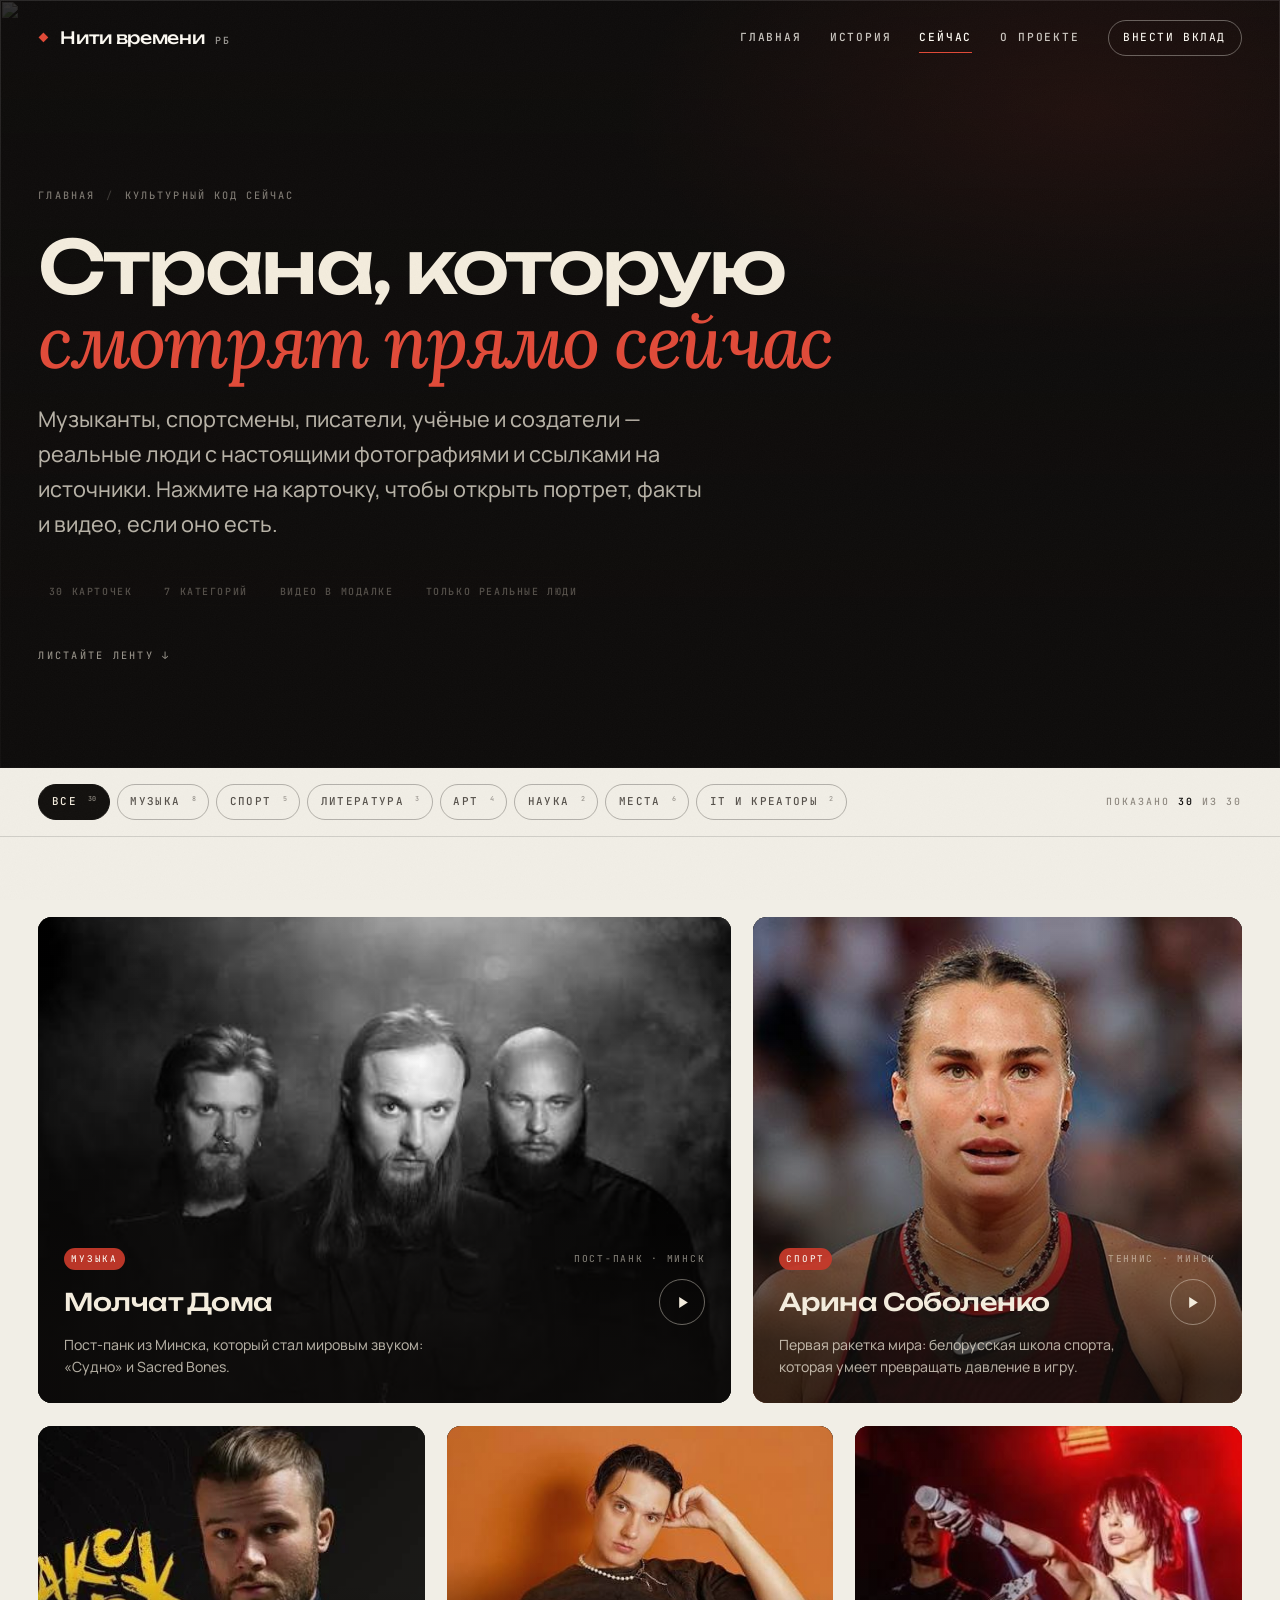
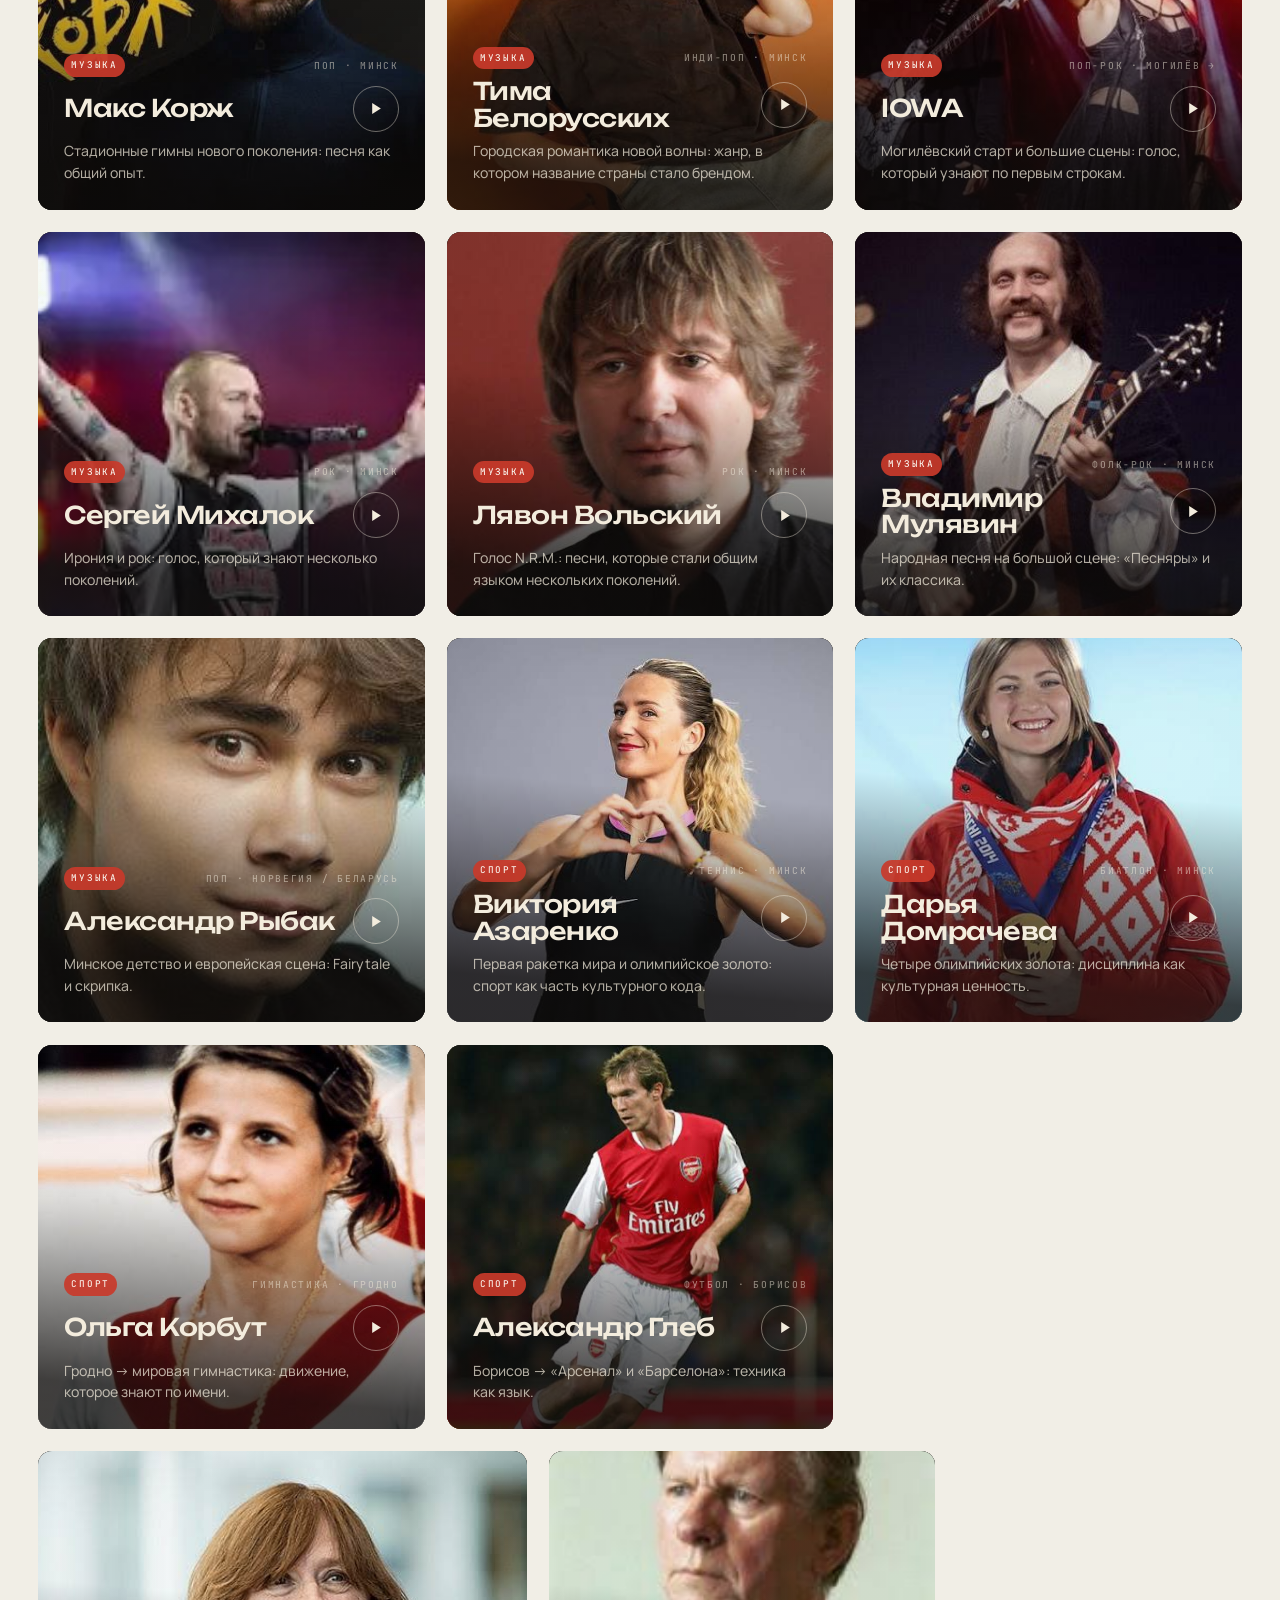
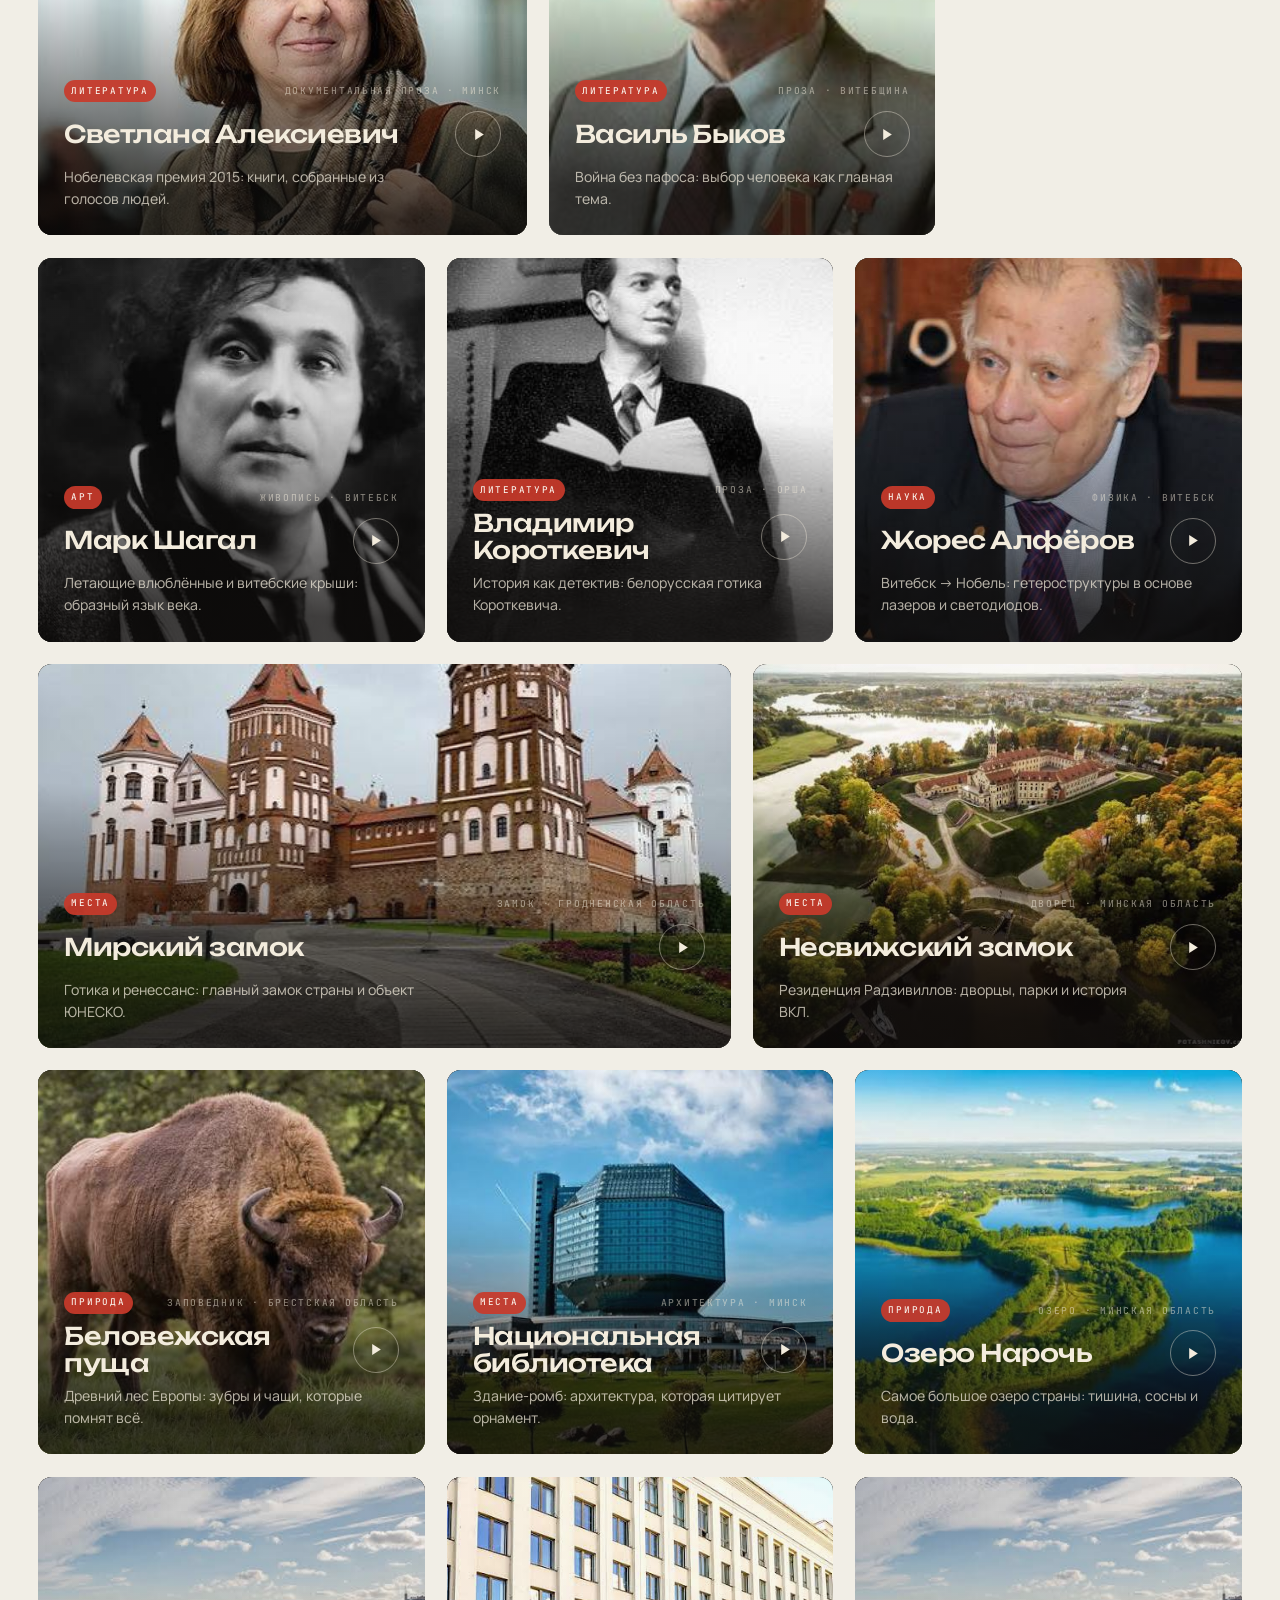
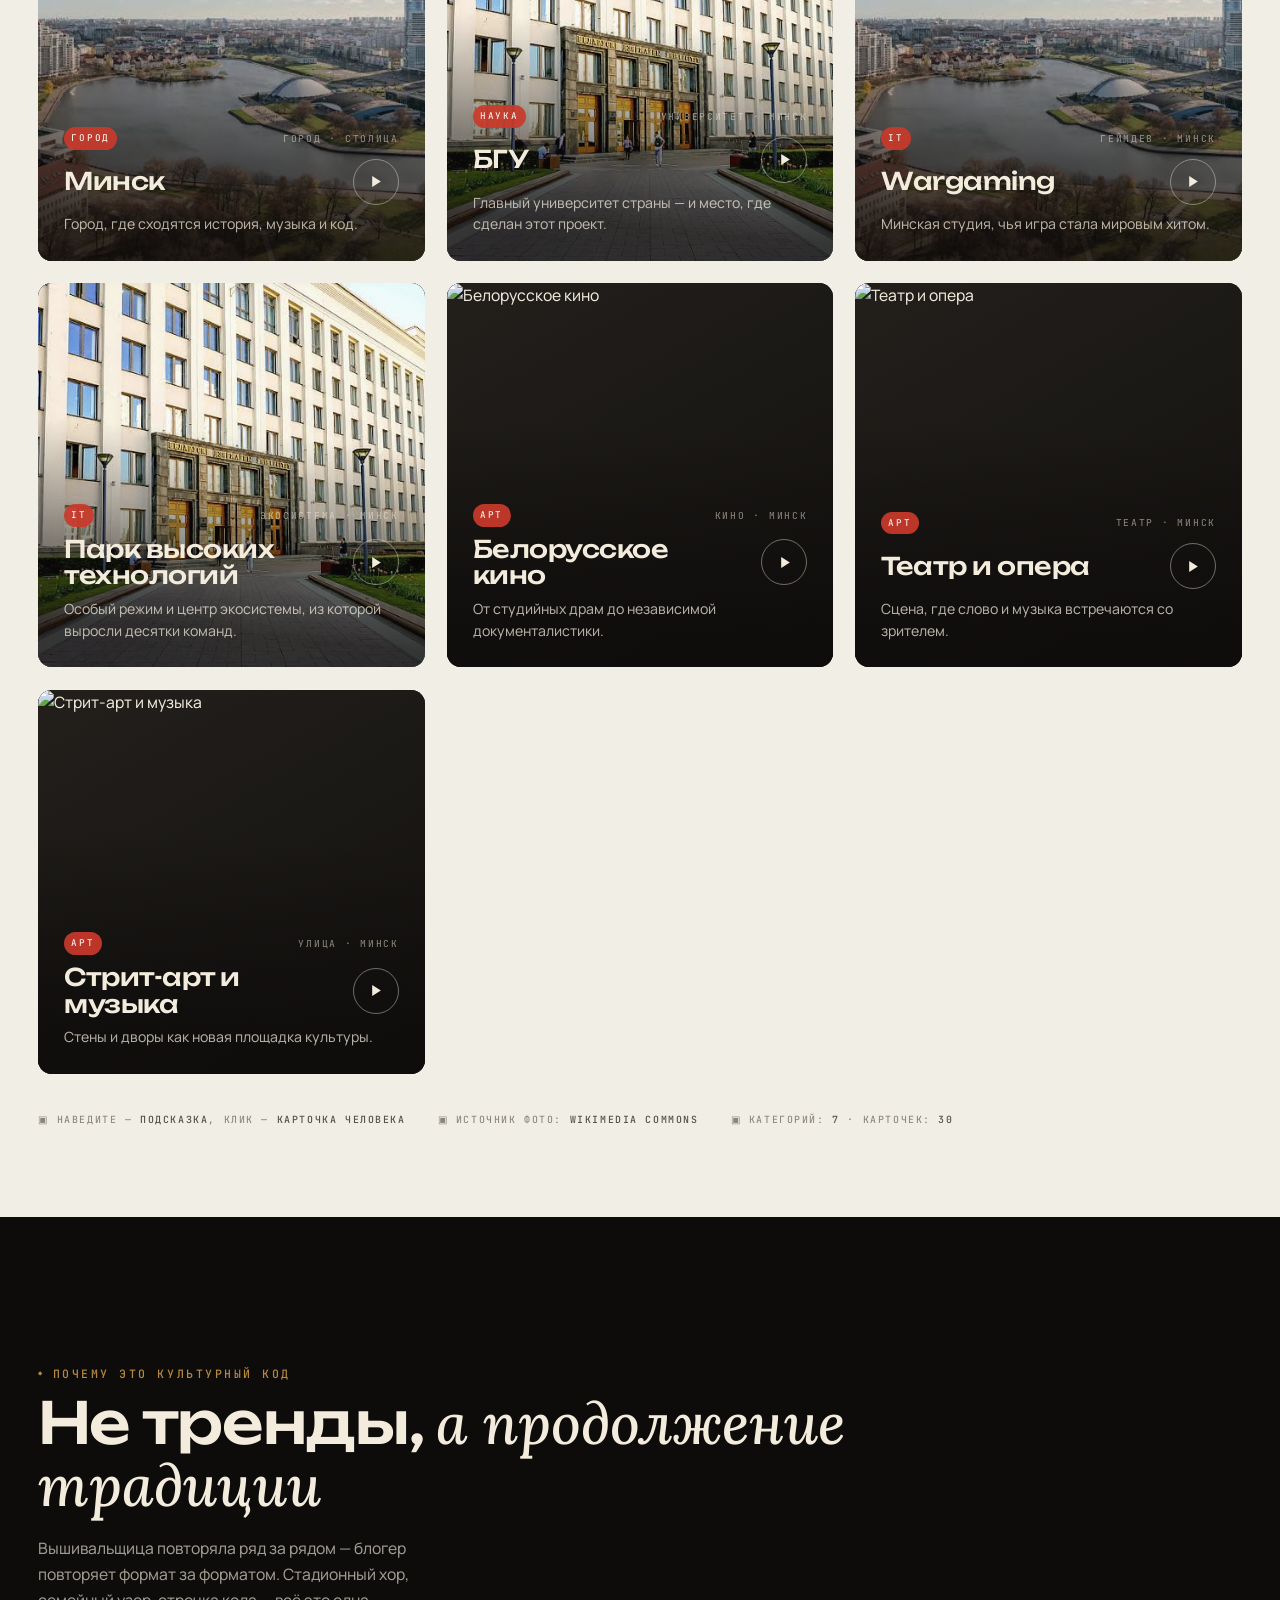
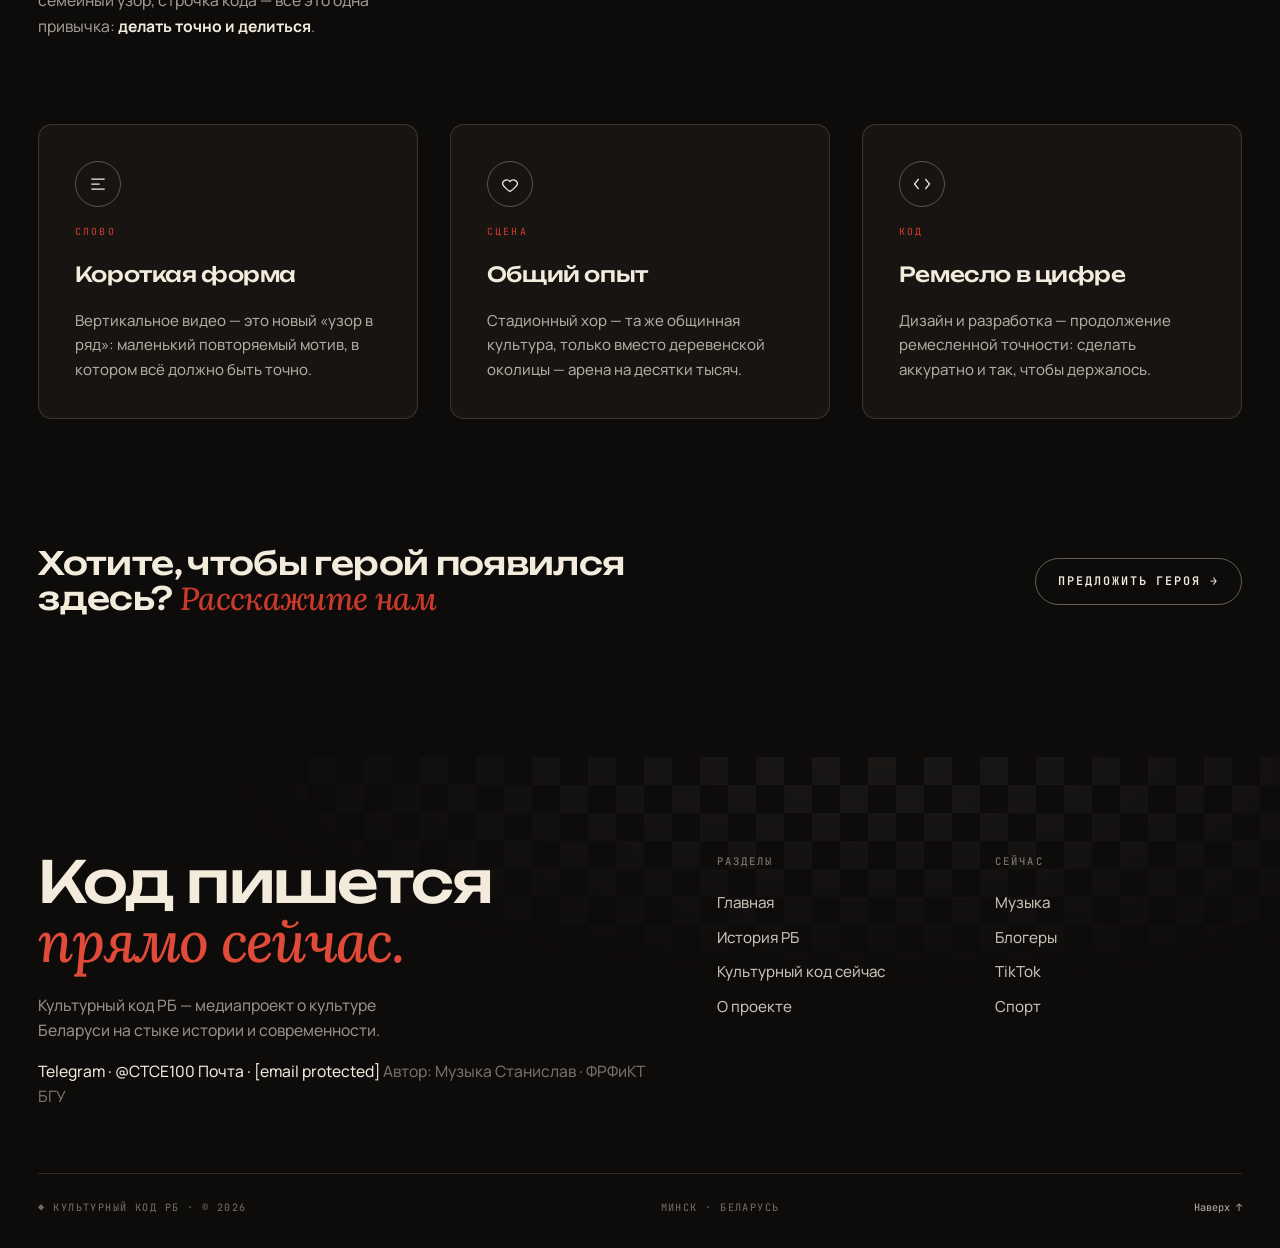
==== commit e3b9f897: "Seconds Commit" ====
--- a/now.html
+++ b/now.html
@@ -76,12 +76,12 @@
           <a href="index.html">Главная</a><span class="sep">/</span><span>Культурный код сейчас</span>
         </nav>
         <h1>Страна, которую <em>смотрят прямо сейчас</em></h1>
-        <p class="page-hero__lead">Музыканты, блогеры, спортсмены и целые сцены, которые формируют образ Беларуси в ленте. Наведите на карточку, чтобы увидеть предпросмотр, и нажмите — чтобы открыть видео.</p>
+        <p class="page-hero__lead">Музыканты, спортсмены, писатели, учёные и создатели — реальные люди с настоящими фотографиями и ссылками на источники. Нажмите на карточку, чтобы открыть портрет, факты и видео, если оно есть.</p>
         <div class="page-hero__meta">
-          <span class="tag">16 карточек</span>
-          <span class="tag">6 категорий</span>
+          <span class="tag">30 карточек</span>
+          <span class="tag">7 категорий</span>
           <span class="tag">видео в модалке</span>
-          <span class="tag">редакция 2026</span>
+          <span class="tag">только реальные люди</span>
         </div>
         <a class="page-hero__scroll" href="#now-bento">Листайте ленту <span class="bounce">↓</span></a>
       </div>
@@ -91,15 +91,16 @@
     <div class="now-toolbar" id="now-bento">
       <div class="container now-toolbar__inner">
         <div class="filters" role="group" aria-label="Фильтр по категориям">
-          <button class="filter is-active" type="button" data-filter="all" aria-pressed="true">Все <sup>16</sup></button>
-          <button class="filter" type="button" data-filter="music" aria-pressed="false">Музыка <sup>5</sup></button>
-          <button class="filter" type="button" data-filter="bloggers" aria-pressed="false">Блогеры <sup>3</sup></button>
-          <button class="filter" type="button" data-filter="tiktok" aria-pressed="false">TikTok <sup>2</sup></button>
-          <button class="filter" type="button" data-filter="sport" aria-pressed="false">Спорт <sup>2</sup></button>
-          <button class="filter" type="button" data-filter="art" aria-pressed="false">Арт <sup>2</sup></button>
-          <button class="filter" type="button" data-filter="it" aria-pressed="false">IT <sup>2</sup></button>
-        </div>
-        <div class="now-counter">Показано <b class="js-visible-count">16</b> из 16</div>
+            <button class="filter is-active" type="button" data-filter="all" aria-pressed="true">Все <sup>30</sup></button>
+            <button class="filter" type="button" data-filter="music" aria-pressed="false">Музыка <sup>8</sup></button>
+            <button class="filter" type="button" data-filter="sport" aria-pressed="false">Спорт <sup>5</sup></button>
+            <button class="filter" type="button" data-filter="literature" aria-pressed="false">Литература <sup>3</sup></button>
+            <button class="filter" type="button" data-filter="art" aria-pressed="false">Арт <sup>4</sup></button>
+            <button class="filter" type="button" data-filter="science" aria-pressed="false">Наука <sup>2</sup></button>
+            <button class="filter" type="button" data-filter="places" aria-pressed="false">Места <sup>6</sup></button>
+            <button class="filter" type="button" data-filter="creators" aria-pressed="false">IT и креаторы <sup>2</sup></button>
+        </div>
+        <div class="now-counter">Показано <b class="js-visible-count">30</b> из 30</div>
       </div>
     </div>
 
@@ -108,67 +109,29 @@
       <div class="container">
         <div class="bento" id="bento">
 
-          <!-- 01 · WARGAMING -->
-          <article class="bento__item" role="button" tabindex="0" data-category="it" data-span="7" data-size="wide"
-            data-video="https://videos.pexels.com/video-files/3163534/3163534-hd_1920_1080_30fps.mp4"
-            data-preview="https://videos.pexels.com/video-files/3163534/3163534-hd_1920_1080_30fps.mp4"
-            data-cat-label="IT · Геймдев"
-            data-desc="Студия, основанная в Минске в 1998 году. Мировой успех World of Tanks (2010) показал: из Минска можно сделать продукт для десятков миллионов игроков — и это стало частью культурного экспорта."
-            data-fact="Основана в Минске в 1998 · World of Tanks — 2010"
-            aria-label="Wargaming — открыть видео">
-            <span class="bento__media"><img src="https://images.unsplash.com/photo-1498050108023-c5249f4df085?w=1200&amp;q=70&amp;fit=crop" alt="Экран с кодом и интерфейсом — IT-сцена Беларуси" loading="lazy"></span>
-            <span class="bento__initials" aria-hidden="true">WG</span>
-            <span class="bento__content">
-              <span class="bento__meta"><span class="bento__cat">IT</span><span class="bento__follow">геймдев · Минск</span></span>
-              <h3>Wargaming <span class="play" aria-hidden="true"><svg viewBox="0 0 12 12" fill="currentColor"><path d="M2 1l8 5-8 5z"/></svg></span></h3>
-              <p>Минская студия, чья игра стала мировым хитом: инженерная школа выходит на глобальный рынок.</p>
-            </span>
-          </article>
-
-          <!-- 02 · ВЛАД БУМАГА -->
-          <article class="bento__item" role="button" tabindex="0" data-category="bloggers" data-span="5" data-size="tall"
-            data-video="https://videos.pexels.com/video-files/3209828/3209828-hd_1920_1080_25fps.mp4"
-            data-preview="https://videos.pexels.com/video-files/3209828/3209828-hd_1920_1080_25fps.mp4"
-            data-cat-label="Блогеры · YouTube"
-            data-desc="Владислав Бумага, известный как Влад А4, — самый популярный белорусский видеоблогер: челленджи, эксперименты и форматы, которые собрали десятки миллионов подписчиков и сделали его одним из самых известных видеоблогеров СНГ."
-            data-fact="Один из самых популярных видеоблогеров СНГ"
-            aria-label="Влад Бумага — открыть видео">
-            <span class="bento__media"><img src="https://images.unsplash.com/photo-1516035069371-29a1b244cc32?w=900&amp;q=70&amp;fit=crop" alt="Камера и студийный свет — съёмка видео" loading="lazy"></span>
-            <span class="bento__initials" aria-hidden="true">ВБ</span>
-            <span class="bento__content">
-              <span class="bento__meta"><span class="bento__cat">Блогеры</span><span class="bento__follow">YouTube · Витебск</span></span>
-              <h3>Влад Бумага <span class="play" aria-hidden="true"><svg viewBox="0 0 12 12" fill="currentColor"><path d="M2 1l8 5-8 5z"/></svg></span></h3>
-              <p>Главный YouTube-экспорт страны: челленджи и форматы, которые знают миллионы.</p>
-            </span>
-          </article>
-
-          <!-- 03 · МОЛЧАТ ДОМА -->
-          <article class="bento__item" role="button" tabindex="0" data-category="music" data-span="4"
-            data-video="https://videos.pexels.com/video-files/4763824/4763824-hd_1920_1080_24fps.mp4"
-            data-preview="https://videos.pexels.com/video-files/4763824/4763824-hd_1920_1080_24fps.mp4"
+          <article class="bento__item" role="button" tabindex="0" data-category="music" data-span="7" data-size="wide" data-youtube="s1ATTIQrmIQ"
+            data-name="Молчат Дома" data-photo="assets/people/molchat.jpg"
+            data-credit="Фото: Wikimedia Commons, CC BY-SA 4.0" data-wiki="https://ru.wikipedia.org/wiki/Молчат_дома"
             data-cat-label="Музыка · Пост-панк"
-            data-desc="Минское трио холодного пост-панка. Песня «Судно (Борис Рижий)» стала вирусной в TikTok в 2020 году, а альбомы вышли на культовом лейбле Sacred Bones — редкий случай, когда андеграунд из Минска становится мировым трендом."
-            data-fact="«Судно» — вирусный хит TikTok 2020"
-            aria-label="Молчат Дома — открыть видео">
-            <span class="bento__media"><img src="https://images.unsplash.com/photo-1493225457124-a3eb161ffa5f?w=900&amp;q=70&amp;fit=crop" alt="Певец в свете софитов — пост-панк-концерт" loading="lazy"></span>
-            <span class="bento__initials" aria-hidden="true">МД</span>
+            data-sub="пост-панк · Минск" data-fact="«Судно» — десятки миллионов прослушиваний"
+            data-desc="Минское трио холодного пост-панка: Егор Шкутко, Роман Комогорцев и Павел Козлов. Песня «Судно (Борис Рыжий)» стала вирусной в TikTok в 2020 году, альбомы вышли на культовом лейбле Sacred Bones — редкий случай, когда андеграунд из Минска становится мировым трендом."
+            aria-label="Молчат Дома — подробнее">
+            <span class="bento__media"><img src="assets/people/molchat.jpg" alt="Молчат Дома" loading="lazy" decoding="async"></span>
             <span class="bento__content">
               <span class="bento__meta"><span class="bento__cat">Музыка</span><span class="bento__follow">пост-панк · Минск</span></span>
               <h3>Молчат Дома <span class="play" aria-hidden="true"><svg viewBox="0 0 12 12" fill="currentColor"><path d="M2 1l8 5-8 5z"/></svg></span></h3>
-              <p>Холодный пост-панк, который стал вирусным звуком планеты.</p>
-            </span>
-          </article>
-
-          <!-- 04 · АРИНА СОБОЛЕНКО -->
+              <p>Пост-панк из Минска, который стал мировым звуком: «Судно» и Sacred Bones.</p>
+            </span>
+          </article>
+
           <article class="bento__item" role="button" tabindex="0" data-category="sport" data-span="5" data-size="tall"
-            data-video="https://videos.pexels.com/video-files/1580455/1580455-hd_1920_1080_30fps.mp4"
-            data-preview="https://videos.pexels.com/video-files/1580455/1580455-hd_1920_1080_30fps.mp4"
+            data-name="Арина Соболенко" data-photo="assets/people/sabalenka.jpg"
+            data-credit="Фото: Wikimedia Commons, CC BY-SA 4.0" data-wiki="https://ru.wikipedia.org/wiki/Соболенко,_Арина_Сергеевна"
             data-cat-label="Спорт · Теннис"
-            data-desc="Арина Соболенко — первая ракетка мира и многократная победительница турниров Большого шлема. Её матчи — лучший пример того, как спорт становится частью национального культурного кода."
-            data-fact="Первая ракетка мира · титулы Большого шлема"
-            aria-label="Арина Соболенко — открыть видео">
-            <span class="bento__media"><img src="https://images.unsplash.com/photo-1622279457486-62dcc4a431d6?w=900&amp;q=70&amp;fit=crop" alt="Теннисный корт — спорт высоких достижений" loading="lazy"></span>
-            <span class="bento__initials" aria-hidden="true">АС</span>
+            data-sub="теннис · Минск" data-fact="Первая ракетка мира · титулы Большого шлема"
+            data-desc="Арина Соболенко — первая ракетка мира в одиночном разряде, многократная победительница турниров Большого шлема, включая US Open и Australian Open. Выросла в Минске; её подача и мощная игра с задней линии сделали её одной из самых узнаваемых спортсменок планеты."
+            aria-label="Арина Соболенко — подробнее">
+            <span class="bento__media"><img src="assets/people/sabalenka.jpg" alt="Арина Соболенко" loading="lazy" decoding="async"></span>
             <span class="bento__content">
               <span class="bento__meta"><span class="bento__cat">Спорт</span><span class="bento__follow">теннис · Минск</span></span>
               <h3>Арина Соболенко <span class="play" aria-hidden="true"><svg viewBox="0 0 12 12" fill="currentColor"><path d="M2 1l8 5-8 5z"/></svg></span></h3>
@@ -176,16 +139,14 @@
             </span>
           </article>
 
-          <!-- 05 · МАКС КОРЖ -->
-          <article class="bento__item" role="button" tabindex="0" data-category="music" data-span="3"
-            data-video="https://videos.pexels.com/video-files/2022395/2022395-hd_1920_1080_30fps.mp4"
-            data-preview="https://videos.pexels.com/video-files/2022395/2022395-hd_1920_1080_30fps.mp4"
+          <article class="bento__item" role="button" tabindex="0" data-category="music"
+            data-name="Макс Корж" data-photo="assets/people/korzh.jpg"
+            data-credit="Фото: Itokyl / Wikimedia Commons, CC BY-SA 4.0" data-wiki="https://ru.wikipedia.org/wiki/Корж,_Макс"
             data-cat-label="Музыка · Поп"
-            data-desc="Макс Корж превратил стадионы в главные площадки страны. Его концерты — не просто шоу, а массовый опыт, где белорусская мелодика встречается с современным стадионным попом."
-            data-fact="Стадионные туры и главные хиты последнего десятилетия"
-            aria-label="Макс Корж — открыть видео">
-            <span class="bento__media"><img src="https://images.unsplash.com/photo-1470229722913-7c0e2dbbafd3?w=800&amp;q=70&amp;fit=crop" alt="Толпа на концерте — стадионный поп" loading="lazy"></span>
-            <span class="bento__initials" aria-hidden="true">МК</span>
+            data-sub="поп · Минск" data-fact="Стадионные туры и главные хиты последнего десятилетия"
+            data-desc="Макс Корж начинал с дворовых песен, а вырос в артиста, собирающего стадионы. «Горы по колено», «Малый повзрослел» и «Эндорфин» — гимны целого поколения, а его концерты стали главными массовыми событиями белорусской музыки."
+            aria-label="Макс Корж — подробнее">
+            <span class="bento__media"><img src="assets/people/korzh.jpg" alt="Макс Корж" loading="lazy" decoding="async"></span>
             <span class="bento__content">
               <span class="bento__meta"><span class="bento__cat">Музыка</span><span class="bento__follow">поп · Минск</span></span>
               <h3>Макс Корж <span class="play" aria-hidden="true"><svg viewBox="0 0 12 12" fill="currentColor"><path d="M2 1l8 5-8 5z"/></svg></span></h3>
@@ -193,50 +154,29 @@
             </span>
           </article>
 
-          <!-- 06 · ЛАЙФСТАЙЛ-ВЛОГИ -->
-          <article class="bento__item" role="button" tabindex="0" data-category="bloggers" data-span="4"
-            data-video="https://videos.pexels.com/video-files/3205624/3205624-hd_1920_1080_25fps.mp4"
-            data-preview="https://videos.pexels.com/video-files/3205624/3205624-hd_1920_1080_25fps.mp4"
-            data-cat-label="Блогеры · Сцена"
-            data-desc="Формат честных влогов о повседневности: учёба, работа, город, путешествия. Белорусская молодёжь снимает себя без пафоса — и это один из самых живых жанров новой культуры."
-            data-fact="Жанр, а не имя: сцена важнее списка"
-            aria-label="Лайфстайл-влоги — открыть видео">
-            <span class="bento__media"><img src="https://images.unsplash.com/photo-1500530855697-b586d89ba3ee?w=800&amp;q=70&amp;fit=crop" alt="Дорога и пейзаж — путешествие во влоге" loading="lazy"></span>
-            <span class="bento__initials" aria-hidden="true">◆</span>
-            <span class="bento__content">
-              <span class="bento__meta"><span class="bento__cat">Блогеры</span><span class="bento__follow">сцена · Минск</span></span>
-              <h3>Лайфстайл-влоги <span class="play" aria-hidden="true"><svg viewBox="0 0 12 12" fill="currentColor"><path d="M2 1l8 5-8 5z"/></svg></span></h3>
-              <p>Честные влоги о повседневности: личный дневник как живой формат культуры.</p>
-            </span>
-          </article>
-
-          <!-- 07 · TIKTOK-СКЕТЧИ -->
-          <article class="bento__item" role="button" tabindex="0" data-category="tiktok" data-span="4"
-            data-video="https://videos.pexels.com/video-files/3209828/3209828-hd_1920_1080_25fps.mp4"
-            data-preview="https://videos.pexels.com/video-files/3209828/3209828-hd_1920_1080_25fps.mp4"
-            data-cat-label="TikTok · Комедия"
-            data-desc="Короткие скетчи, которые рождаются в вертикальном формате: один телефон, одна идея и монтаж на ходу. Белорусский юмор всё чаще живёт именно здесь — и расходится по стране за часы."
-            data-fact="Вертикальный формат 9:16"
-            aria-label="TikTok-скетчи — открыть видео">
-            <span class="bento__media"><img src="https://images.unsplash.com/photo-1611162617474-5b21e879e113?w=800&amp;q=70&amp;fit=crop" alt="Смартфон с вертикальным видео — TikTok-формат" loading="lazy"></span>
-            <span class="bento__initials" aria-hidden="true">◆</span>
-            <span class="bento__content">
-              <span class="bento__meta"><span class="bento__cat">TikTok</span><span class="bento__follow">сцена · комедия</span></span>
-              <h3>TikTok-скетчи <span class="play" aria-hidden="true"><svg viewBox="0 0 12 12" fill="currentColor"><path d="M2 1l8 5-8 5z"/></svg></span></h3>
-              <p>Один телефон, одна идея: юмор, который живёт в формате 9:16.</p>
-            </span>
-          </article>
-
-          <!-- 08 · IOWA -->
-          <article class="bento__item" role="button" tabindex="0" data-category="music" data-span="4"
-            data-video="https://videos.pexels.com/video-files/1721294/1721294-hd_1920_1080_25fps.mp4"
-            data-preview="https://videos.pexels.com/video-files/1721294/1721294-hd_1920_1080_25fps.mp4"
+          <article class="bento__item" role="button" tabindex="0" data-category="music"
+            data-name="Тима Белорусских" data-photo="assets/people/tima.jpg"
+            data-credit="Фото: Wikimedia Commons, CC BY-SA 4.0" data-wiki="https://ru.wikipedia.org/wiki/Тима_Белорусских"
+            data-cat-label="Музыка · Инди-поп"
+            data-sub="инди-поп · Минск" data-fact="«Мокрый асфальт» и «Незабудка» — хиты новой волны"
+            data-desc="Тима Белорусских — герой новой волны белорусского инди-попа. «Мокрый асфальт» и «Незабудка» превратили городскую романтику в главный жанр молодёжи, а сценическое имя артиста стало частью самого понятия «белорусское»."
+            aria-label="Тима Белорусских — подробнее">
+            <span class="bento__media"><img src="assets/people/tima.jpg" alt="Тима Белорусских" loading="lazy" decoding="async"></span>
+            <span class="bento__content">
+              <span class="bento__meta"><span class="bento__cat">Музыка</span><span class="bento__follow">инди-поп · Минск</span></span>
+              <h3>Тима Белорусских <span class="play" aria-hidden="true"><svg viewBox="0 0 12 12" fill="currentColor"><path d="M2 1l8 5-8 5z"/></svg></span></h3>
+              <p>Городская романтика новой волны: жанр, в котором название страны стало брендом.</p>
+            </span>
+          </article>
+
+          <article class="bento__item" role="button" tabindex="0" data-category="music"
+            data-name="IOWA" data-photo="assets/people/iowa.jpg"
+            data-credit="Фото: Wikimedia Commons, CC BY-SA 4.0" data-wiki="https://ru.wikipedia.org/wiki/IOWA_(группа)"
             data-cat-label="Музыка · Поп-рок"
-            data-desc="IOWA — проект Екатерины Иванчиковой, которая родом из Могилёва. От локальных клубов до больших фестивалей: один из самых узнаваемых голосов белорусской сцены последних пятнадцати лет."
-            data-fact="Могилёв → большие фестивальные сцены"
-            aria-label="IOWA — открыть видео">
-            <span class="bento__media"><img src="https://images.unsplash.com/photo-1499364615650-ec38552f4f34?w=900&amp;q=70&amp;fit=crop" alt="Певица с микрофоном на сцене" loading="lazy"></span>
-            <span class="bento__initials" aria-hidden="true">IOWA</span>
+            data-sub="поп-рок · Могилёв →" data-fact="Могилёв → большие фестивальные сцены"
+            data-desc="IOWA — проект Екатерины Иванчиковой, которая родом из Могилёва. «Мама» и «Улыбайся» сделали группу одной из самых ротируемых на постсоветском пространстве, а живые концерты — узнаваемым голосом белорусской сцены нулевых и десятых."
+            aria-label="IOWA — подробнее">
+            <span class="bento__media"><img src="assets/people/iowa.jpg" alt="IOWA" loading="lazy" decoding="async"></span>
             <span class="bento__content">
               <span class="bento__meta"><span class="bento__cat">Музыка</span><span class="bento__follow">поп-рок · Могилёв →</span></span>
               <h3>IOWA <span class="play" aria-hidden="true"><svg viewBox="0 0 12 12" fill="currentColor"><path d="M2 1l8 5-8 5z"/></svg></span></h3>
@@ -244,16 +184,29 @@
             </span>
           </article>
 
-          <!-- 09 · ЛЯВОН ВОЛЬСКИЙ -->
-          <article class="bento__item" role="button" tabindex="0" data-category="music" data-span="5"
-            data-video="https://videos.pexels.com/video-files/853889/853889-hd_1920_1080_25fps.mp4"
-            data-preview="https://videos.pexels.com/video-files/853889/853889-hd_1920_1080_25fps.mp4"
+          <article class="bento__item" role="button" tabindex="0" data-category="music"
+            data-name="Сергей Михалок" data-photo="assets/people/mikhalok.jpg"
+            data-credit="Фото: Wikimedia Commons, CC BY-SA 3.0" data-wiki="https://ru.wikipedia.org/wiki/Михалок,_Сергей_Владимирович"
             data-cat-label="Музыка · Рок"
-            data-desc="Лявон Вольский — фронтмен N.R.M. и одна из главных фигур белорусского рока. «Тры чарапахі» и «Маё пакаленьне» знают наизусть несколько поколений — редкий случай песни, ставшей общим языком."
-            data-fact="Фронтмен N.R.M."
-            aria-label="Лявон Вольский — открыть видео">
-            <span class="bento__media"><img src="https://images.unsplash.com/photo-1459749411175-04bf5292ceea?w=900&amp;q=70&amp;fit=crop" alt="Сцена и свет — рок-концерт" loading="lazy"></span>
-            <span class="bento__initials" aria-hidden="true">ЛВ</span>
+            data-sub="рок · Минск" data-fact="«Ляпис Трубецкой» и Brutto"
+            data-desc="Сергей Михалок — один из основателей «Ляпис Трубецкой» и лидер Brutto. От ироничного ска-попа до жёсткого рока: его песни десятилетиями остаются языком городской молодёжи, а концерты — поводом говорить о серьёзном через смех."
+            aria-label="Сергей Михалок — подробнее">
+            <span class="bento__media"><img src="assets/people/mikhalok.jpg" alt="Сергей Михалок" loading="lazy" decoding="async"></span>
+            <span class="bento__content">
+              <span class="bento__meta"><span class="bento__cat">Музыка</span><span class="bento__follow">рок · Минск</span></span>
+              <h3>Сергей Михалок <span class="play" aria-hidden="true"><svg viewBox="0 0 12 12" fill="currentColor"><path d="M2 1l8 5-8 5z"/></svg></span></h3>
+              <p>Ирония и рок: голос, который знают несколько поколений.</p>
+            </span>
+          </article>
+
+          <article class="bento__item" role="button" tabindex="0" data-category="music"
+            data-name="Лявон Вольский" data-photo="assets/people/volski.jpg"
+            data-credit="Фото: Wikimedia Commons, CC BY-SA 4.0" data-wiki="https://ru.wikipedia.org/wiki/Вольский,_Лявон"
+            data-cat-label="Музыка · Рок"
+            data-sub="рок · Минск" data-fact="Фронтмен N.R.M. · «Тры чарапахі»"
+            data-desc="Лявон Вольский — фронтмен N.R.M. и одна из главных фигур белорусского рока. «Тры чарапахі» и «Маё пакаленьне» знают наизусть несколько поколений: редкий случай, когда песня становится общим языком целой страны."
+            aria-label="Лявон Вольский — подробнее">
+            <span class="bento__media"><img src="assets/people/volski.jpg" alt="Лявон Вольский" loading="lazy" decoding="async"></span>
             <span class="bento__content">
               <span class="bento__meta"><span class="bento__cat">Музыка</span><span class="bento__follow">рок · Минск</span></span>
               <h3>Лявон Вольский <span class="play" aria-hidden="true"><svg viewBox="0 0 12 12" fill="currentColor"><path d="M2 1l8 5-8 5z"/></svg></span></h3>
@@ -261,122 +214,348 @@
             </span>
           </article>
 
-          <!-- 10 · ПОДКАСТЫ -->
-          <article class="bento__item" role="button" tabindex="0" data-category="bloggers" data-span="3"
-            data-video="https://videos.pexels.com/video-files/2887463/2887463-hd_1920_1080_25fps.mp4"
-            data-preview="https://videos.pexels.com/video-files/2887463/2887463-hd_1920_1080_25fps.mp4"
-            data-cat-label="Блогеры · Сцена"
-            data-desc="Разговорный жанр, который возвращает голосу доверие: интервью, истории и дискуссии о культуре. Подкасты — тихая, но важная часть современной белорусской медиасцены."
-            data-fact="Голос, тишина, разговор"
-            aria-label="Подкасты — открыть видео">
-            <span class="bento__media"><img src="https://images.unsplash.com/photo-1508700115892-45ecd05ae2ad?w=800&amp;q=70&amp;fit=crop" alt="Пульт и микрофон — студия звука" loading="lazy"></span>
-            <span class="bento__initials" aria-hidden="true">◆</span>
-            <span class="bento__content">
-              <span class="bento__meta"><span class="bento__cat">Блогеры</span><span class="bento__follow">сцена · аудио</span></span>
-              <h3>Подкасты <span class="play" aria-hidden="true"><svg viewBox="0 0 12 12" fill="currentColor"><path d="M2 1l8 5-8 5z"/></svg></span></h3>
-              <p>Интервью и дискуссии о культуре: жанр, где важнее всего голос.</p>
-            </span>
-          </article>
-
-          <!-- 11 · ДАРЬЯ ДОМРАЧЕВА -->
-          <article class="bento__item" role="button" tabindex="0" data-category="sport" data-span="4"
-            data-video="https://videos.pexels.com/video-files/1721294/1721294-hd_1920_1080_25fps.mp4"
-            data-preview="https://videos.pexels.com/video-files/1721294/1721294-hd_1920_1080_25fps.mp4"
+          <article class="bento__item" role="button" tabindex="0" data-category="music"
+            data-name="Владимир Мулявин" data-photo="assets/people/mulyavin.jpg"
+            data-credit="Фото: Wikimedia Commons, CC BY-SA 3.0" data-wiki="https://ru.wikipedia.org/wiki/Мулявин,_Владимир_Георгиевич"
+            data-cat-label="Музыка · Классика"
+            data-sub="фолк-рок · Минск" data-fact="Основатель «Песняров»"
+            data-desc="Владимир Мулявин создал ансамбль «Песняры» и превратил белорусскую народную песню в мировое явление. «Беловежская пуща» и «Алеся» — классика, которую страна поёт до сих пор."
+            aria-label="Владимир Мулявин — подробнее">
+            <span class="bento__media"><img src="assets/people/mulyavin.jpg" alt="Владимир Мулявин" loading="lazy" decoding="async"></span>
+            <span class="bento__content">
+              <span class="bento__meta"><span class="bento__cat">Музыка</span><span class="bento__follow">фолк-рок · Минск</span></span>
+              <h3>Владимир Мулявин <span class="play" aria-hidden="true"><svg viewBox="0 0 12 12" fill="currentColor"><path d="M2 1l8 5-8 5z"/></svg></span></h3>
+              <p>Народная песня на большой сцене: «Песняры» и их классика.</p>
+            </span>
+          </article>
+
+          <article class="bento__item" role="button" tabindex="0" data-category="music"
+            data-name="Александр Рыбак" data-photo="assets/people/rybak.jpg"
+            data-credit="Фото: Wikimedia Commons, CC BY-SA 3.0" data-wiki="https://ru.wikipedia.org/wiki/Рыбак,_Александр_Игоревич"
+            data-cat-label="Музыка · Евровидение"
+            data-sub="поп · Норвегия / Беларусь" data-fact="Победитель «Евровидения-2009»"
+            data-desc="Александр Рыбак родился в Минске и вырос в семье музыкантов. В 2009 году выиграл «Евровидение» с песней Fairytale, набрав один из самых высоких баллов в истории конкурса — и показал белорусскую мелодику на европейской сцене."
+            aria-label="Александр Рыбак — подробнее">
+            <span class="bento__media"><img src="assets/people/rybak.jpg" alt="Александр Рыбак" loading="lazy" decoding="async"></span>
+            <span class="bento__content">
+              <span class="bento__meta"><span class="bento__cat">Музыка</span><span class="bento__follow">поп · Норвегия / Беларусь</span></span>
+              <h3>Александр Рыбак <span class="play" aria-hidden="true"><svg viewBox="0 0 12 12" fill="currentColor"><path d="M2 1l8 5-8 5z"/></svg></span></h3>
+              <p>Минское детство и европейская сцена: Fairytale и скрипка.</p>
+            </span>
+          </article>
+
+          <article class="bento__item" role="button" tabindex="0" data-category="sport"
+            data-name="Виктория Азаренко" data-photo="assets/people/azarenka.jpg"
+            data-credit="Фото: Wikimedia Commons, CC BY 2.0" data-wiki="https://ru.wikipedia.org/wiki/Азаренко,_Виктория_Фёдоровна"
+            data-cat-label="Спорт · Теннис"
+            data-sub="теннис · Минск" data-fact="Двукратная победительница Australian Open"
+            data-desc="Виктория Азаренко — двукратная победительница Australian Open и первая ракетка мира в 2012 году. Олимпийская чемпионка в миксте 2012-го; одна из самых узнаваемых белорусских спортсменок поколения."
+            aria-label="Виктория Азаренко — подробнее">
+            <span class="bento__media"><img src="assets/people/azarenka.jpg" alt="Виктория Азаренко" loading="lazy" decoding="async"></span>
+            <span class="bento__content">
+              <span class="bento__meta"><span class="bento__cat">Спорт</span><span class="bento__follow">теннис · Минск</span></span>
+              <h3>Виктория Азаренко <span class="play" aria-hidden="true"><svg viewBox="0 0 12 12" fill="currentColor"><path d="M2 1l8 5-8 5z"/></svg></span></h3>
+              <p>Первая ракетка мира и олимпийское золото: спорт как часть культурного кода.</p>
+            </span>
+          </article>
+
+          <article class="bento__item" role="button" tabindex="0" data-category="sport"
+            data-name="Дарья Домрачева" data-photo="assets/people/domracheva.jpg"
+            data-credit="Фото: Wikijunkie / Wikimedia Commons, CC BY-SA 3.0" data-wiki="https://ru.wikipedia.org/wiki/Домрачева,_Дарья_Владимировна"
             data-cat-label="Спорт · Биатлон"
-            data-desc="Дарья Домрачева — четырёхкратная олимпийская чемпионка по биатлону. Один из самых сильных спортивных брендов Беларуси и пример дисциплины как культурной черты."
-            data-fact="4 олимпийских золота"
-            aria-label="Дарья Домрачева — открыть видео">
-            <span class="bento__media"><img src="https://images.unsplash.com/photo-1517649763962-0c623066013b?w=900&amp;q=70&amp;fit=crop" alt="Спортивный зал — тренировка" loading="lazy"></span>
-            <span class="bento__initials" aria-hidden="true">ДД</span>
+            data-sub="биатлон · Минск" data-fact="4 олимпийских золота"
+            data-desc="Дарья Домрачева — четырёхкратная олимпийская чемпионка по биатлону. Три золота Турина в 2014 году и эстафетное золото в 2018-м сделали её самым титулованным биатлонистом в истории страны."
+            aria-label="Дарья Домрачева — подробнее">
+            <span class="bento__media"><img src="assets/people/domracheva.jpg" alt="Дарья Домрачева" loading="lazy" decoding="async"></span>
             <span class="bento__content">
               <span class="bento__meta"><span class="bento__cat">Спорт</span><span class="bento__follow">биатлон · Минск</span></span>
               <h3>Дарья Домрачева <span class="play" aria-hidden="true"><svg viewBox="0 0 12 12" fill="currentColor"><path d="M2 1l8 5-8 5z"/></svg></span></h3>
-              <p>Четыре олимпийских золота: дисциплина как отдельная культурная ценность.</p>
-            </span>
-          </article>
-
-          <!-- 12 · ТИМА БЕЛОРУССКИХ -->
-          <article class="bento__item" role="button" tabindex="0" data-category="music" data-span="4"
-            data-video="https://videos.pexels.com/video-files/1580455/1580455-hd_1920_1080_30fps.mp4"
-            data-preview="https://videos.pexels.com/video-files/1580455/1580455-hd_1920_1080_30fps.mp4"
-            data-cat-label="Музыка · Инди-поп"
-            data-desc="Тима Белорусских — герой новой волны белорусского инди-попа: «Мокрый асфальт» и «Незабудка» сделали городскую романтику главным жанром молодёжи — а имя стало частью самого понятия «белорусское»."
-            data-fact="Новая волна белорусского инди-попа"
-            aria-label="Тима Белорусских — открыть видео">
-            <span class="bento__media"><img src="https://images.unsplash.com/photo-1511671782779-c97d3d27a1d4?w=900&amp;q=70&amp;fit=crop" alt="Микрофон и сцена — инди-поп" loading="lazy"></span>
-            <span class="bento__initials" aria-hidden="true">ТБ</span>
-            <span class="bento__content">
-              <span class="bento__meta"><span class="bento__cat">Музыка</span><span class="bento__follow">инди-поп · Минск</span></span>
-              <h3>Тима Белорусских <span class="play" aria-hidden="true"><svg viewBox="0 0 12 12" fill="currentColor"><path d="M2 1l8 5-8 5z"/></svg></span></h3>
-              <p>Городская романтика новой волны: жанр, в котором название страны стало брендом.</p>
-            </span>
-          </article>
-
-          <!-- 13 · ИЛЛЮСТРАЦИЯ -->
-          <article class="bento__item" role="button" tabindex="0" data-category="art" data-span="4"
-            data-video="https://videos.pexels.com/video-files/2887463/2887463-hd_1920_1080_25fps.mp4"
-            data-preview="https://videos.pexels.com/video-files/2887463/2887463-hd_1920_1080_25fps.mp4"
-            data-cat-label="Арт · Сцена"
-            data-desc="Белорусская иллюстрация переживает подъём: цифровой арт, плакаты, зины и книжная графика. Новое поколение художников говорит о городе и памяти современным визуальным языком."
-            data-fact="Цифровой арт · плакат · зины"
-            aria-label="Иллюстрация новой волны — открыть видео">
-            <span class="bento__media"><img src="https://images.unsplash.com/photo-1513364776144-60967b0f800f?w=900&amp;q=70&amp;fit=crop" alt="Художник за работой — иллюстрация" loading="lazy"></span>
-            <span class="bento__initials" aria-hidden="true">◆</span>
-            <span class="bento__content">
-              <span class="bento__meta"><span class="bento__cat">Арт</span><span class="bento__follow">сцена · иллюстрация</span></span>
-              <h3>Иллюстрация новой волны <span class="play" aria-hidden="true"><svg viewBox="0 0 12 12" fill="currentColor"><path d="M2 1l8 5-8 5z"/></svg></span></h3>
-              <p>Плакаты, зины и книжная графика: визуальный язык нового поколения.</p>
-            </span>
-          </article>
-
-          <!-- 14 · ГАЛЕРЕИ -->
-          <article class="bento__item" role="button" tabindex="0" data-category="art" data-span="4"
-            data-video="https://videos.pexels.com/video-files/4763824/4763824-hd_1920_1080_24fps.mp4"
-            data-preview="https://videos.pexels.com/video-files/4763824/4763824-hd_1920_1080_24fps.mp4"
-            data-cat-label="Арт · Сцена"
-            data-desc="Небольшие пространства и инициативы, где показывают современное искусство: перформанс, инсталляция, фотография. Именно здесь культура проверяет себя на смелость."
-            data-fact="Перформанс · инсталляция · фотография"
-            aria-label="Независимые галереи — открыть видео">
-            <span class="bento__media"><img src="https://images.unsplash.com/photo-1561214115-f2f134cc4912?w=900&amp;q=70&amp;fit=crop" alt="Пространство галереи — современное искусство" loading="lazy"></span>
-            <span class="bento__initials" aria-hidden="true">◆</span>
-            <span class="bento__content">
-              <span class="bento__meta"><span class="bento__cat">Арт</span><span class="bento__follow">сцена · галереи</span></span>
-              <h3>Независимые галереи <span class="play" aria-hidden="true"><svg viewBox="0 0 12 12" fill="currentColor"><path d="M2 1l8 5-8 5z"/></svg></span></h3>
-              <p>Места, где современное искусство проверяет себя на смелость.</p>
-            </span>
-          </article>
-
-          <!-- 15 · ТАНЦЕВАЛЬНЫЙ TIKTOK -->
-          <article class="bento__item" role="button" tabindex="0" data-category="tiktok" data-span="5"
-            data-video="https://videos.pexels.com/video-files/2022395/2022395-hd_1920_1080_30fps.mp4"
-            data-preview="https://videos.pexels.com/video-files/2022395/2022395-hd_1920_1080_30fps.mp4"
-            data-cat-label="TikTok · Танец"
-            data-desc="Танцевальные челленджи — новый фольклор: движения расходятся по стране за часы, а городские площадки и квартиры становятся сценой. Формат, в котором культура снова становится коллективной."
-            data-fact="Хореография как общий язык"
-            aria-label="Танцевальный TikTok — открыть видео">
-            <span class="bento__media"><img src="https://images.unsplash.com/photo-1514525253161-7a46d19cd819?w=900&amp;q=70&amp;fit=crop" alt="Свет и толпа — движение и танец" loading="lazy"></span>
-            <span class="bento__initials" aria-hidden="true">◆</span>
-            <span class="bento__content">
-              <span class="bento__meta"><span class="bento__cat">TikTok</span><span class="bento__follow">сцена · танец</span></span>
-              <h3>Танцевальный TikTok <span class="play" aria-hidden="true"><svg viewBox="0 0 12 12" fill="currentColor"><path d="M2 1l8 5-8 5z"/></svg></span></h3>
-              <p>Движения расходятся за часы: танец как новый фольклор.</p>
-            </span>
-          </article>
-
-          <!-- 16 · ПВТ -->
-          <article class="bento__item" role="button" tabindex="0" data-category="it" data-span="7" data-size="wide"
-            data-video="https://videos.pexels.com/video-files/3163534/3163534-hd_1920_1080_30fps.mp4"
-            data-preview="https://videos.pexels.com/video-files/3163534/3163534-hd_1920_1080_30fps.mp4"
+              <p>Четыре олимпийских золота: дисциплина как культурная ценность.</p>
+            </span>
+          </article>
+
+          <article class="bento__item" role="button" tabindex="0" data-category="sport"
+            data-name="Ольга Корбут" data-photo="assets/people/korbut.jpg"
+            data-credit="Фото: Wikimedia Commons, CC BY-SA 3.0" data-wiki="https://ru.wikipedia.org/wiki/Корбут,_Ольга_Валентиновна"
+            data-cat-label="Спорт · Гимнастика"
+            data-sub="гимнастика · Гродно" data-fact="4 олимпийских золота · «петля Корбут»"
+            data-desc="Ольга Корбут выросла в Гродно и стала лицом мировой спортивной гимнастики 1970-х: четыре олимпийских золота Мюнхена-1972, петля Корбут и один из самых узнаваемых образов телевизионного спорта."
+            aria-label="Ольга Корбут — подробнее">
+            <span class="bento__media"><img src="assets/people/korbut.jpg" alt="Ольга Корбут" loading="lazy" decoding="async"></span>
+            <span class="bento__content">
+              <span class="bento__meta"><span class="bento__cat">Спорт</span><span class="bento__follow">гимнастика · Гродно</span></span>
+              <h3>Ольга Корбут <span class="play" aria-hidden="true"><svg viewBox="0 0 12 12" fill="currentColor"><path d="M2 1l8 5-8 5z"/></svg></span></h3>
+              <p>Гродно → мировая гимнастика: движение, которое знают по имени.</p>
+            </span>
+          </article>
+
+          <article class="bento__item" role="button" tabindex="0" data-category="sport"
+            data-name="Александр Глеб" data-photo="assets/people/hleb.jpg"
+            data-credit="Фото: Wikimedia Commons, CC BY-SA 2.0" data-wiki="https://ru.wikipedia.org/wiki/Глеб,_Александр_Павлович"
+            data-cat-label="Спорт · Футбол"
+            data-sub="футбол · Борисов" data-fact="«Арсенал», «Барселона», «Штутгарт»"
+            data-desc="Александр Глеб — лучший футболист Беларуси 2000-х, игравший за «Арсенал», «Барселону» и «Штутгарт». Его техника и видение поля сделали его символом поколения, а матчи сборной собирали страну у экранов."
+            aria-label="Александр Глеб — подробнее">
+            <span class="bento__media"><img src="assets/people/hleb.jpg" alt="Александр Глеб" loading="lazy" decoding="async"></span>
+            <span class="bento__content">
+              <span class="bento__meta"><span class="bento__cat">Спорт</span><span class="bento__follow">футбол · Борисов</span></span>
+              <h3>Александр Глеб <span class="play" aria-hidden="true"><svg viewBox="0 0 12 12" fill="currentColor"><path d="M2 1l8 5-8 5z"/></svg></span></h3>
+              <p>Борисов → «Арсенал» и «Барселона»: техника как язык.</p>
+            </span>
+          </article>
+
+          <article class="bento__item" role="button" tabindex="0" data-category="literature" data-span="5"
+            data-name="Светлана Алексиевич" data-photo="assets/people/alexievich.jpg"
+            data-credit="Фото: Wikimedia Commons, CC BY-SA 4.0" data-wiki="https://ru.wikipedia.org/wiki/Алексиевич,_Светлана_Александровна"
+            data-cat-label="Литература · Нобель"
+            data-sub="документальная проза · Минск" data-fact="Нобелевская премия по литературе, 2015"
+            data-desc="Светлана Алексиевич — лауреат Нобелевской премии по литературе 2015 года. «У войны не женское лицо», «Чернобыльская молитва» и «Цинковые мальчики» построены на голосах людей — жанр, который она называет «романом голосов»."
+            aria-label="Светлана Алексиевич — подробнее">
+            <span class="bento__media"><img src="assets/people/alexievich.jpg" alt="Светлана Алексиевич" loading="lazy" decoding="async"></span>
+            <span class="bento__content">
+              <span class="bento__meta"><span class="bento__cat">Литература</span><span class="bento__follow">документальная проза · Минск</span></span>
+              <h3>Светлана Алексиевич <span class="play" aria-hidden="true"><svg viewBox="0 0 12 12" fill="currentColor"><path d="M2 1l8 5-8 5z"/></svg></span></h3>
+              <p>Нобелевская премия 2015: книги, собранные из голосов людей.</p>
+            </span>
+          </article>
+
+          <article class="bento__item" role="button" tabindex="0" data-category="literature" data-span="3"
+            data-name="Василь Быков" data-photo="assets/people/bykov.jpg"
+            data-credit="Фото: Wikimedia Commons, CC BY-SA 3.0" data-wiki="https://ru.wikipedia.org/wiki/Быков,_Василь_Владимирович"
+            data-cat-label="Литература · XX век"
+            data-sub="проза · Витебщина" data-fact="«Сотников», «Обелиск», «Знак беды»"
+            data-desc="Василь Быков — один из главных писателей XX века о войне. Повести «Сотников», «Обелиск» и «Знак беды» переведены на десятки языков и рассказывают о выборе человека в бесчеловечных обстоятельствах."
+            aria-label="Василь Быков — подробнее">
+            <span class="bento__media"><img src="assets/people/bykov.jpg" alt="Василь Быков" loading="lazy" decoding="async"></span>
+            <span class="bento__content">
+              <span class="bento__meta"><span class="bento__cat">Литература</span><span class="bento__follow">проза · Витебщина</span></span>
+              <h3>Василь Быков <span class="play" aria-hidden="true"><svg viewBox="0 0 12 12" fill="currentColor"><path d="M2 1l8 5-8 5z"/></svg></span></h3>
+              <p>Война без пафоса: выбор человека как главная тема.</p>
+            </span>
+          </article>
+
+          <article class="bento__item" role="button" tabindex="0" data-category="art"
+            data-name="Марк Шагал" data-photo="assets/people/chagall.jpg"
+            data-credit="Фото: Public domain / Wikimedia Commons" data-wiki="https://ru.wikipedia.org/wiki/Шагал,_Марк_Захарович"
+            data-cat-label="Арт · Авангард"
+            data-sub="живопись · Витебск" data-fact="Витебск → мировое искусство XX века"
+            data-desc="Марк Шагал родился в Витебске и стал одним из самых узнаваемых художников XX века. Летающие влюблённые, деревянные домики и скрипачи — его образный язык вырос из детства в Витебске и стал частью мировой культуры."
+            aria-label="Марк Шагал — подробнее">
+            <span class="bento__media"><img src="assets/people/chagall.jpg" alt="Марк Шагал" loading="lazy" decoding="async"></span>
+            <span class="bento__content">
+              <span class="bento__meta"><span class="bento__cat">Арт</span><span class="bento__follow">живопись · Витебск</span></span>
+              <h3>Марк Шагал <span class="play" aria-hidden="true"><svg viewBox="0 0 12 12" fill="currentColor"><path d="M2 1l8 5-8 5z"/></svg></span></h3>
+              <p>Летающие влюблённые и витебские крыши: образный язык века.</p>
+            </span>
+          </article>
+
+          <article class="bento__item" role="button" tabindex="0" data-category="literature" data-span="3"
+            data-name="Владимир Короткевич" data-photo="assets/people/karatkevich.jpg"
+            data-credit="Фото: Wikimedia Commons, CC BY-SA 3.0" data-wiki="https://ru.wikipedia.org/wiki/Короткевич,_Владимир_Семёнович"
+            data-cat-label="Литература · Проза"
+            data-sub="проза · Орша" data-fact="«Дикая охота короля Стаха»"
+            data-desc="Владимир Короткевич — писатель, историк и один из создателей современной белорусской литературной мифологии. «Дикая охота короля Стаха» и «Колосья под серпом твоим» соединили историю, детектив и романтику."
+            aria-label="Владимир Короткевич — подробнее">
+            <span class="bento__media"><img src="assets/people/karatkevich.jpg" alt="Владимир Короткевич" loading="lazy" decoding="async"></span>
+            <span class="bento__content">
+              <span class="bento__meta"><span class="bento__cat">Литература</span><span class="bento__follow">проза · Орша</span></span>
+              <h3>Владимир Короткевич <span class="play" aria-hidden="true"><svg viewBox="0 0 12 12" fill="currentColor"><path d="M2 1l8 5-8 5z"/></svg></span></h3>
+              <p>История как детектив: белорусская готика Короткевича.</p>
+            </span>
+          </article>
+
+          <article class="bento__item" role="button" tabindex="0" data-category="science"
+            data-name="Жорес Алфёров" data-photo="assets/people/alferov.jpg"
+            data-credit="Фото: Wikimedia Commons, CC BY-SA 3.0" data-wiki="https://ru.wikipedia.org/wiki/Алфёров,_Жорес_Иванович"
+            data-cat-label="Наука · Нобель"
+            data-sub="физика · Витебск" data-fact="Нобелевская премия по физике, 2000"
+            data-desc="Жорес Алфёров родился в Витебске и получил Нобелевскую премию по физике 2000 года за работы по полупроводниковым гетероструктурам. Его открытия лежат в основе лазеров, светодиодов и современной оптоэлектроники."
+            aria-label="Жорес Алфёров — подробнее">
+            <span class="bento__media"><img src="assets/people/alferov.jpg" alt="Жорес Алфёров" loading="lazy" decoding="async"></span>
+            <span class="bento__content">
+              <span class="bento__meta"><span class="bento__cat">Наука</span><span class="bento__follow">физика · Витебск</span></span>
+              <h3>Жорес Алфёров <span class="play" aria-hidden="true"><svg viewBox="0 0 12 12" fill="currentColor"><path d="M2 1l8 5-8 5z"/></svg></span></h3>
+              <p>Витебск → Нобель: гетероструктуры в основе лазеров и светодиодов.</p>
+            </span>
+          </article>
+
+          <article class="bento__item" role="button" tabindex="0" data-category="places" data-span="7" data-size="wide"
+            data-name="Мирский замок" data-photo="assets/people/mir.jpg"
+            data-credit="Фото: Sergey Sebelev / Wikimedia Commons, CC BY-SA 4.0" data-wiki="https://ru.wikipedia.org/wiki/Мирский_замок"
+            data-cat-label="Места · ЮНЕСКО"
+            data-sub="замок · Гродненская область" data-fact="Объект ЮНЕСКО с 2000 года"
+            data-desc="Мирский замок построен в начале XVI века и с 2000 года входит в список Всемирного наследия ЮНЕСКО. Сочетание готики и ренессанса, башни и дворцовые корпуса сделали его одним из главных символов Беларуси."
+            aria-label="Мирский замок — подробнее">
+            <span class="bento__media"><img src="assets/people/mir.jpg" alt="Мирский замок" loading="lazy" decoding="async"></span>
+            <span class="bento__content">
+              <span class="bento__meta"><span class="bento__cat">Места</span><span class="bento__follow">замок · Гродненская область</span></span>
+              <h3>Мирский замок <span class="play" aria-hidden="true"><svg viewBox="0 0 12 12" fill="currentColor"><path d="M2 1l8 5-8 5z"/></svg></span></h3>
+              <p>Готика и ренессанс: главный замок страны и объект ЮНЕСКО.</p>
+            </span>
+          </article>
+
+          <article class="bento__item" role="button" tabindex="0" data-category="places" data-span="5"
+            data-name="Несвижский замок" data-photo="assets/people/nesvizh.jpg"
+            data-credit="Фото: Wikimedia Commons, CC BY-SA 4.0" data-wiki="https://ru.wikipedia.org/wiki/Несвижский_замок"
+            data-cat-label="Места · ЮНЕСКО"
+            data-sub="дворец · Минская область" data-fact="Объект ЮНЕСКО с 2005 года"
+            data-desc="Несвижский замок — резиденция рода Радзивиллов и объект ЮНЕСКО с 2005 года. Дворцовый ансамбль, парки и костёл Божьего Тела хранят историю одной из самых влиятельных семей Великого княжества Литовского."
+            aria-label="Несвижский замок — подробнее">
+            <span class="bento__media"><img src="assets/people/nesvizh.jpg" alt="Несвижский замок" loading="lazy" decoding="async"></span>
+            <span class="bento__content">
+              <span class="bento__meta"><span class="bento__cat">Места</span><span class="bento__follow">дворец · Минская область</span></span>
+              <h3>Несвижский замок <span class="play" aria-hidden="true"><svg viewBox="0 0 12 12" fill="currentColor"><path d="M2 1l8 5-8 5z"/></svg></span></h3>
+              <p>Резиденция Радзивиллов: дворцы, парки и история ВКЛ.</p>
+            </span>
+          </article>
+
+          <article class="bento__item" role="button" tabindex="0" data-category="places"
+            data-name="Беловежская пуща" data-photo="assets/people/pushcha.jpg"
+            data-credit="Фото: Wikimedia Commons, CC BY-SA 4.0" data-wiki="https://ru.wikipedia.org/wiki/Беловежская_пуща"
+            data-cat-label="Природа · ЮНЕСКО"
+            data-sub="заповедник · Брестская область" data-fact="Объект ЮНЕСКО · зубры"
+            data-desc="Беловежская пуща — один из последних древних лесов Европы и объект Всемирного наследия ЮНЕСКО. Здесь живёт крупнейшая популяция зубров, а сам лес помнит времена, когда Европу покрывали первобытные чащи."
+            aria-label="Беловежская пуща — подробнее">
+            <span class="bento__media"><img src="assets/people/pushcha.jpg" alt="Беловежская пуща" loading="lazy" decoding="async"></span>
+            <span class="bento__content">
+              <span class="bento__meta"><span class="bento__cat">Природа</span><span class="bento__follow">заповедник · Брестская область</span></span>
+              <h3>Беловежская пуща <span class="play" aria-hidden="true"><svg viewBox="0 0 12 12" fill="currentColor"><path d="M2 1l8 5-8 5z"/></svg></span></h3>
+              <p>Древний лес Европы: зубры и чащи, которые помнят всё.</p>
+            </span>
+          </article>
+
+          <article class="bento__item" role="button" tabindex="0" data-category="places"
+            data-name="Национальная библиотека" data-photo="assets/people/nlb.jpg"
+            data-credit="Фото: Wikimedia Commons, CC BY-SA 3.0" data-wiki="https://ru.wikipedia.org/wiki/Национальная_библиотека_Беларуси"
+            data-cat-label="Места · Минск"
+            data-sub="архитектура · Минск" data-fact="«Ромбокуб» · более 10 млн изданий"
+            data-desc="Национальная библиотека Беларуси открылась в 2006 году в здании-«ромбокубе» — одном из самых узнаваемых архитектурных образов Минска. Форма отсылает к ромбу белорусского орнамента, а фонд превышает десять миллионов изданий."
+            aria-label="Национальная библиотека — подробнее">
+            <span class="bento__media"><img src="assets/people/nlb.jpg" alt="Национальная библиотека" loading="lazy" decoding="async"></span>
+            <span class="bento__content">
+              <span class="bento__meta"><span class="bento__cat">Места</span><span class="bento__follow">архитектура · Минск</span></span>
+              <h3>Национальная библиотека <span class="play" aria-hidden="true"><svg viewBox="0 0 12 12" fill="currentColor"><path d="M2 1l8 5-8 5z"/></svg></span></h3>
+              <p>Здание-ромб: архитектура, которая цитирует орнамент.</p>
+            </span>
+          </article>
+
+          <article class="bento__item" role="button" tabindex="0" data-category="places"
+            data-name="Озеро Нарочь" data-photo="assets/people/naroch.jpg"
+            data-credit="Фото: Zedlik / Wikimedia Commons, CC BY-SA 3.0" data-wiki="https://ru.wikipedia.org/wiki/Нарочь_(озеро)"
+            data-cat-label="Природа · Озёра"
+            data-sub="озеро · Минская область" data-fact="Крупнейшее озеро страны · ≈ 80 км²"
+            data-desc="Нарочь — самое большое озеро Беларуси: около 80 квадратных километров воды среди сосновых лесов. Летом сюда приезжают на «медленные» каникулы, а зимой — за тишиной и подлёдной рыбалкой."
+            aria-label="Озеро Нарочь — подробнее">
+            <span class="bento__media"><img src="assets/people/naroch.jpg" alt="Озеро Нарочь" loading="lazy" decoding="async"></span>
+            <span class="bento__content">
+              <span class="bento__meta"><span class="bento__cat">Природа</span><span class="bento__follow">озеро · Минская область</span></span>
+              <h3>Озеро Нарочь <span class="play" aria-hidden="true"><svg viewBox="0 0 12 12" fill="currentColor"><path d="M2 1l8 5-8 5z"/></svg></span></h3>
+              <p>Самое большое озеро страны: тишина, сосны и вода.</p>
+            </span>
+          </article>
+
+          <article class="bento__item" role="button" tabindex="0" data-category="places"
+            data-name="Минск" data-photo="assets/people/minsk.jpg"
+            data-credit="Фото: Wikimedia Commons, CC BY-SA 3.0" data-wiki="https://ru.wikipedia.org/wiki/Минск"
+            data-cat-label="Город · Минск"
+            data-sub="город · столица" data-fact="Столица · около 2 млн жителей"
+            data-desc="Минск — столица Беларуси и город, в котором сходятся все нити проекта: проспекты и дворы, библиотека-ромб, IT-офисы и бары, где играет пост-панк. Город, который постоянно перестраивается, но узнаётся по ритму."
+            aria-label="Минск — подробнее">
+            <span class="bento__media"><img src="assets/people/minsk.jpg" alt="Минск" loading="lazy" decoding="async"></span>
+            <span class="bento__content">
+              <span class="bento__meta"><span class="bento__cat">Город</span><span class="bento__follow">город · столица</span></span>
+              <h3>Минск <span class="play" aria-hidden="true"><svg viewBox="0 0 12 12" fill="currentColor"><path d="M2 1l8 5-8 5z"/></svg></span></h3>
+              <p>Город, где сходятся история, музыка и код.</p>
+            </span>
+          </article>
+
+          <article class="bento__item" role="button" tabindex="0" data-category="science"
+            data-name="БГУ" data-photo="assets/people/bsu.jpg"
+            data-credit="Фото: Zelyoniy.anton / Wikimedia Commons, CC BY-SA 3.0" data-wiki="https://ru.wikipedia.org/wiki/Белорусский_государственный_университет"
+            data-cat-label="Наука · БГУ"
+            data-sub="университет · Минск" data-fact="Основан в 1921 году"
+            data-desc="Белорусский государственный университет основан в 1921 году и остаётся главным университетом страны. На его факультетах — от радиофизики и компьютерных технологий до филологии — выросло не одно поколение исследователей."
+            aria-label="БГУ — подробнее">
+            <span class="bento__media"><img src="assets/people/bsu.jpg" alt="БГУ" loading="lazy" decoding="async"></span>
+            <span class="bento__content">
+              <span class="bento__meta"><span class="bento__cat">Наука</span><span class="bento__follow">университет · Минск</span></span>
+              <h3>БГУ <span class="play" aria-hidden="true"><svg viewBox="0 0 12 12" fill="currentColor"><path d="M2 1l8 5-8 5z"/></svg></span></h3>
+              <p>Главный университет страны — и место, где сделан этот проект.</p>
+            </span>
+          </article>
+
+          <article class="bento__item" role="button" tabindex="0" data-category="creators"
+            data-name="Wargaming" data-photo="assets/people/minsk.jpg"
+            data-credit="Фото: Wikimedia Commons, CC BY-SA 3.0" data-wiki="https://ru.wikipedia.org/wiki/Wargaming.net"
+            data-cat-label="IT · Геймдев"
+            data-sub="геймдев · Минск" data-fact="Основана в Минске в 1998 · World of Tanks — 2010"
+            data-desc="Wargaming основана в Минске в 1998 году. World of Tanks вышла в 2010-м и стала мировым хитом: из минского офиса выросла компания с десятками миллионов игроков, а геймдев — в одну из самых экспортных отраслей страны."
+            aria-label="Wargaming — подробнее">
+            <span class="bento__media"><img src="assets/people/minsk.jpg" alt="Wargaming" loading="lazy" decoding="async"></span>
+            <span class="bento__content">
+              <span class="bento__meta"><span class="bento__cat">IT</span><span class="bento__follow">геймдев · Минск</span></span>
+              <h3>Wargaming <span class="play" aria-hidden="true"><svg viewBox="0 0 12 12" fill="currentColor"><path d="M2 1l8 5-8 5z"/></svg></span></h3>
+              <p>Минская студия, чья игра стала мировым хитом.</p>
+            </span>
+          </article>
+
+          <article class="bento__item" role="button" tabindex="0" data-category="creators"
+            data-name="Парк высоких технологий" data-photo="assets/people/bsu.jpg"
+            data-credit="Фото: Zelyoniy.anton / Wikimedia Commons, CC BY-SA 3.0" data-wiki="https://ru.wikipedia.org/wiki/Парк_высоких_технологий_(Беларусь)"
             data-cat-label="IT · Экосистема"
-            data-desc="Парк высоких технологий, основанный в 2005 году: особый правовой режим и центр IT-экосистемы, из которой вышли десятки продуктовых команд и студий."
-            data-fact="Основан в 2005 году"
-            aria-label="Парк высоких технологий — открыть видео">
-            <span class="bento__media"><img src="https://images.unsplash.com/photo-1555066931-4365d14bab8c?w=1200&amp;q=70&amp;fit=crop" alt="Код на экране — экосистема разработки" loading="lazy"></span>
-            <span class="bento__initials" aria-hidden="true">ПВТ</span>
+            data-sub="экосистема · Минск" data-fact="Основан в 2005 году"
+            data-desc="Парк высоких технологий основан в 2005 году как особый правовой режим для IT-компаний. Из него выросли десятки продуктовых команд и студий; ПВТ стал центром экосистемы, в которой дизайн, код и музыка живут рядом."
+            aria-label="Парк высоких технологий — подробнее">
+            <span class="bento__media"><img src="assets/people/bsu.jpg" alt="Парк высоких технологий" loading="lazy" decoding="async"></span>
             <span class="bento__content">
               <span class="bento__meta"><span class="bento__cat">IT</span><span class="bento__follow">экосистема · Минск</span></span>
               <h3>Парк высоких технологий <span class="play" aria-hidden="true"><svg viewBox="0 0 12 12" fill="currentColor"><path d="M2 1l8 5-8 5z"/></svg></span></h3>
-              <p>Особый правовой режим и центр экосистемы, из которой выросли десятки команд.</p>
+              <p>Особый режим и центр экосистемы, из которой выросли десятки команд.</p>
+            </span>
+          </article>
+
+          <article class="bento__item" role="button" tabindex="0" data-category="art"
+            data-name="Белорусское кино" data-photo="https://images.unsplash.com/photo-1489599849927-2ee91cede3ba?w=900&amp;q=70&amp;fit=crop"
+            data-credit="Фото: Unsplash" data-wiki="https://ru.wikipedia.org/wiki/Кинематограф_Беларуси"
+            data-cat-label="Арт · Кино"
+            data-sub="кино · Минск" data-fact="«Беларусьфильм» и новая документалистика"
+            data-desc="«Беларусьфильм» и независимые студии: от военных драм и детского кино до документалистики и фестивалей. Кино остаётся одной из самых живых форм разговора о стране — и всё чаще снимается молодыми авторами."
+            aria-label="Белорусское кино — подробнее">
+            <span class="bento__media"><img src="https://images.unsplash.com/photo-1489599849927-2ee91cede3ba?w=900&amp;q=70&amp;fit=crop" alt="Белорусское кино" loading="lazy" decoding="async"></span>
+            <span class="bento__content">
+              <span class="bento__meta"><span class="bento__cat">Арт</span><span class="bento__follow">кино · Минск</span></span>
+              <h3>Белорусское кино <span class="play" aria-hidden="true"><svg viewBox="0 0 12 12" fill="currentColor"><path d="M2 1l8 5-8 5z"/></svg></span></h3>
+              <p>От студийных драм до независимой документалистики.</p>
+            </span>
+          </article>
+
+          <article class="bento__item" role="button" tabindex="0" data-category="art"
+            data-name="Театр и опера" data-photo="https://images.unsplash.com/photo-1503095396549-807759245b35?w=900&amp;q=70&amp;fit=crop"
+            data-credit="Фото: Unsplash" data-wiki="https://ru.wikipedia.org/wiki/Национальный_академический_Большой_театр_оперы_и_балета_Республики_Беларусь"
+            data-cat-label="Арт · Театр"
+            data-sub="театр · Минск" data-fact="Большой театр · Купаловский · независимые площадки"
+            data-desc="Большой театр оперы и балета, Купаловский театр и десятки независимых площадок. Сцена остаётся местом, где белорусское слово и музыка встречаются лицом к лицу со зрителем — без экрана и алгоритмов."
+            aria-label="Театр и опера — подробнее">
+            <span class="bento__media"><img src="https://images.unsplash.com/photo-1503095396549-807759245b35?w=900&amp;q=70&amp;fit=crop" alt="Театр и опера" loading="lazy" decoding="async"></span>
+            <span class="bento__content">
+              <span class="bento__meta"><span class="bento__cat">Арт</span><span class="bento__follow">театр · Минск</span></span>
+              <h3>Театр и опера <span class="play" aria-hidden="true"><svg viewBox="0 0 12 12" fill="currentColor"><path d="M2 1l8 5-8 5z"/></svg></span></h3>
+              <p>Сцена, где слово и музыка встречаются со зрителем.</p>
+            </span>
+          </article>
+
+          <article class="bento__item" role="button" tabindex="0" data-category="art"
+            data-name="Стрит-арт и музыка" data-photo="https://images.unsplash.com/photo-1516450360452-9312f5e86fc7?w=900&amp;q=70&amp;fit=crop"
+            data-credit="Фото: Unsplash" data-wiki="https://ru.wikipedia.org/wiki/Белорусская_музыка"
+            data-cat-label="Арт · Улица"
+            data-sub="улица · Минск" data-fact="Дворы, цеха и независимые фестивали"
+            data-desc="Дворы, заброшенные цеха и стены гаражей: уличная культура Минска и других городов всё чаще становится площадкой для выставок, концертов и фестивалей. Это та же привычка делать сообща, что и в традиционной вышивке."
+            aria-label="Стрит-арт и музыка — подробнее">
+            <span class="bento__media"><img src="https://images.unsplash.com/photo-1516450360452-9312f5e86fc7?w=900&amp;q=70&amp;fit=crop" alt="Стрит-арт и музыка" loading="lazy" decoding="async"></span>
+            <span class="bento__content">
+              <span class="bento__meta"><span class="bento__cat">Арт</span><span class="bento__follow">улица · Минск</span></span>
+              <h3>Стрит-арт и музыка <span class="play" aria-hidden="true"><svg viewBox="0 0 12 12" fill="currentColor"><path d="M2 1l8 5-8 5z"/></svg></span></h3>
+              <p>Стены и дворы как новая площадка культуры.</p>
             </span>
           </article>
         </div>
@@ -384,9 +563,9 @@
         <div class="bento-empty">В этой категории пока никого нет — но нить только пишется. Загляните позже или предложите героя сами.</div>
 
         <div class="now-note">
-          <span>▣ Наведите на карточку — <b>предпросмотр видео</b></span>
-          <span>▣ Клик или Enter — <b>ролик в модальном окне</b></span>
-          <span>▣ Категорий: <b>6</b> · карточек: <b>16</b></span>
+          <span>▣ Наведите — <b>подсказка</b>, клик — <b>карточка человека</b></span>
+          <span>▣ Источник фото: <b>Wikimedia Commons</b></span>
+          <span>▣ Категорий: <b>7</b> · карточек: <b>30</b></span>
         </div>
       </div>
     </section>
@@ -430,7 +609,7 @@
 
         <div class="next-cta" style="border-top-color:rgba(243,236,221,.14);margin-top:clamp(2.4rem,5vw,4rem);">
           <h3 style="color:var(--cream);">Хотите, чтобы герой появился здесь? <em>Расскажите нам</em></h3>
-          <a class="btn btn--ghost" href="mailto:hello@culture-code.by">Предложить героя <span class="btn__arrow">→</span></a>
+          <a class="btn btn--ghost" href="https://t.me/CTCE100" target="_blank" rel="noopener noreferrer">Предложить героя <span class="btn__arrow">→</span></a>
         </div>
       </div>
     </section>
@@ -440,9 +619,11 @@
   <div class="modal" id="videoModal" role="dialog" aria-modal="true" aria-labelledby="modalTitle" aria-hidden="true">
     <div class="modal__scrim" data-close></div>
     <div class="modal__dialog">
-      <div class="modal__video">
-        <video controls playsinline preload="none" aria-label="Видео героя"></video>
-        <div class="video-fallback">Видеофрагмент скоро появится</div>
+      <div class="modal__video modal__portrait js-media">
+        <img src="" alt="" class="js-media-img">
+        <iframe class="modal__frame js-frame" src="" title="Видео" loading="lazy" allow="accelerometer; autoplay; clipboard-write; encrypted-media; gyroscope; picture-in-picture; web-share" allowfullscreen hidden></iframe>
+        <div class="video-fallback" hidden>Изображение недоступно</div>
+        <figcaption class="js-credit"></figcaption>
         <div class="modal__nav">
           <button class="modal__arrow" type="button" data-prev aria-label="Предыдущая карточка">
             <svg width="16" height="16" viewBox="0 0 24 24" fill="none" stroke="currentColor" stroke-width="1.8"><path d="M15 5l-7 7 7 7"/></svg>
@@ -455,11 +636,15 @@
       <div class="modal__info">
         <span class="modal__cat js-modal-cat"></span>
         <h3 class="modal__title" id="modalTitle"><span class="js-modal-title"></span></h3>
+        <span class="modal__sub js-modal-sub"></span>
         <p class="modal__desc js-modal-desc"></p>
         <div class="modal__fact">
           <span>Коротко о главном</span>
           <b class="js-modal-fact"></b>
         </div>
+        <a class="modal__wiki js-modal-wiki" href="#" target="_blank" rel="noopener noreferrer">
+          Статья в Википедии <span aria-hidden="true">↗</span>
+        </a>
       </div>
       <button class="modal__close" type="button" data-close aria-label="Закрыть модальное окно">
         <svg width="16" height="16" viewBox="0 0 24 24" fill="none" stroke="currentColor" stroke-width="1.8"><path d="M18 6L6 18M6 6l12 12"/></svg>
@@ -474,6 +659,11 @@
         <div>
           <h2 class="footer__title">Код пишется <em>прямо сейчас.</em></h2>
           <p style="color:rgba(243,236,221,.6);max-width:40ch;">Культурный код РБ — медиапроект о культуре Беларуси на стыке истории и современности.</p>
+          <div class="footer__contacts">
+            <a href="https://t.me/CTCE100" target="_blank" rel="noopener noreferrer">Telegram · @CTCE100</a>
+            <a href="/cdn-cgi/l/email-protection#593c34383035193c21383429353c773b20">Почта · <span class="__cf_email__" data-cfemail="dbbeb6bab2b79bbea3bab6abb7bef5b9a2">[email&#160;protected]</span></a>
+            <span style="color:rgba(243,236,221,.45);">Автор: Музыка Станислав · ФРФиКТ БГУ</span>
+          </div>
         </div>
         <div class="footer__cols">
           <div class="footer__col">
@@ -504,6 +694,6 @@
     <svg width="16" height="16" viewBox="0 0 24 24" fill="none" stroke="currentColor" stroke-width="1.6" aria-hidden="true"><path d="M12 19V5M6 11l6-6 6 6"/></svg>
   </button>
 
-  <script src="js/main.js" defer></script>
+  <script data-cfasync="false" src="/cdn-cgi/scripts/5c5dd728/cloudflare-static/email-decode.min.js"></script><script src="js/main.js" defer></script>
 </body>
 </html>
